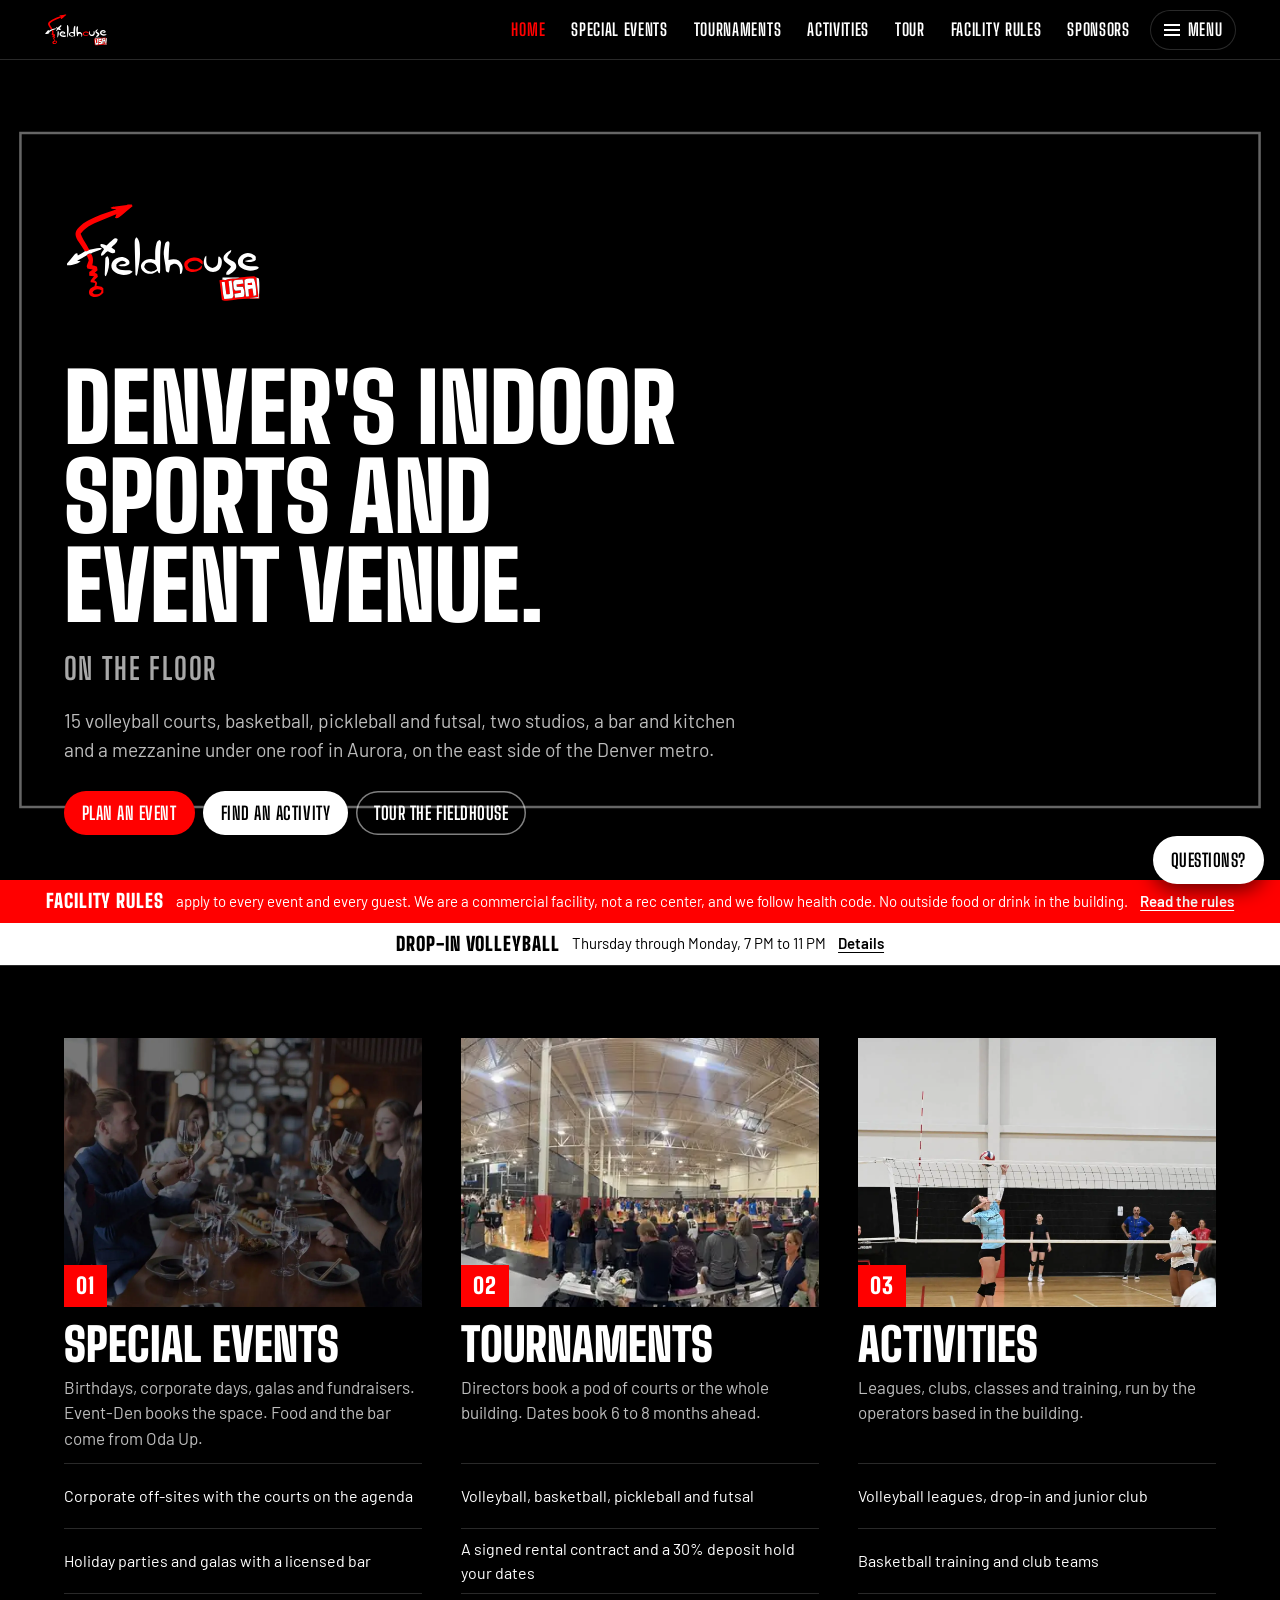
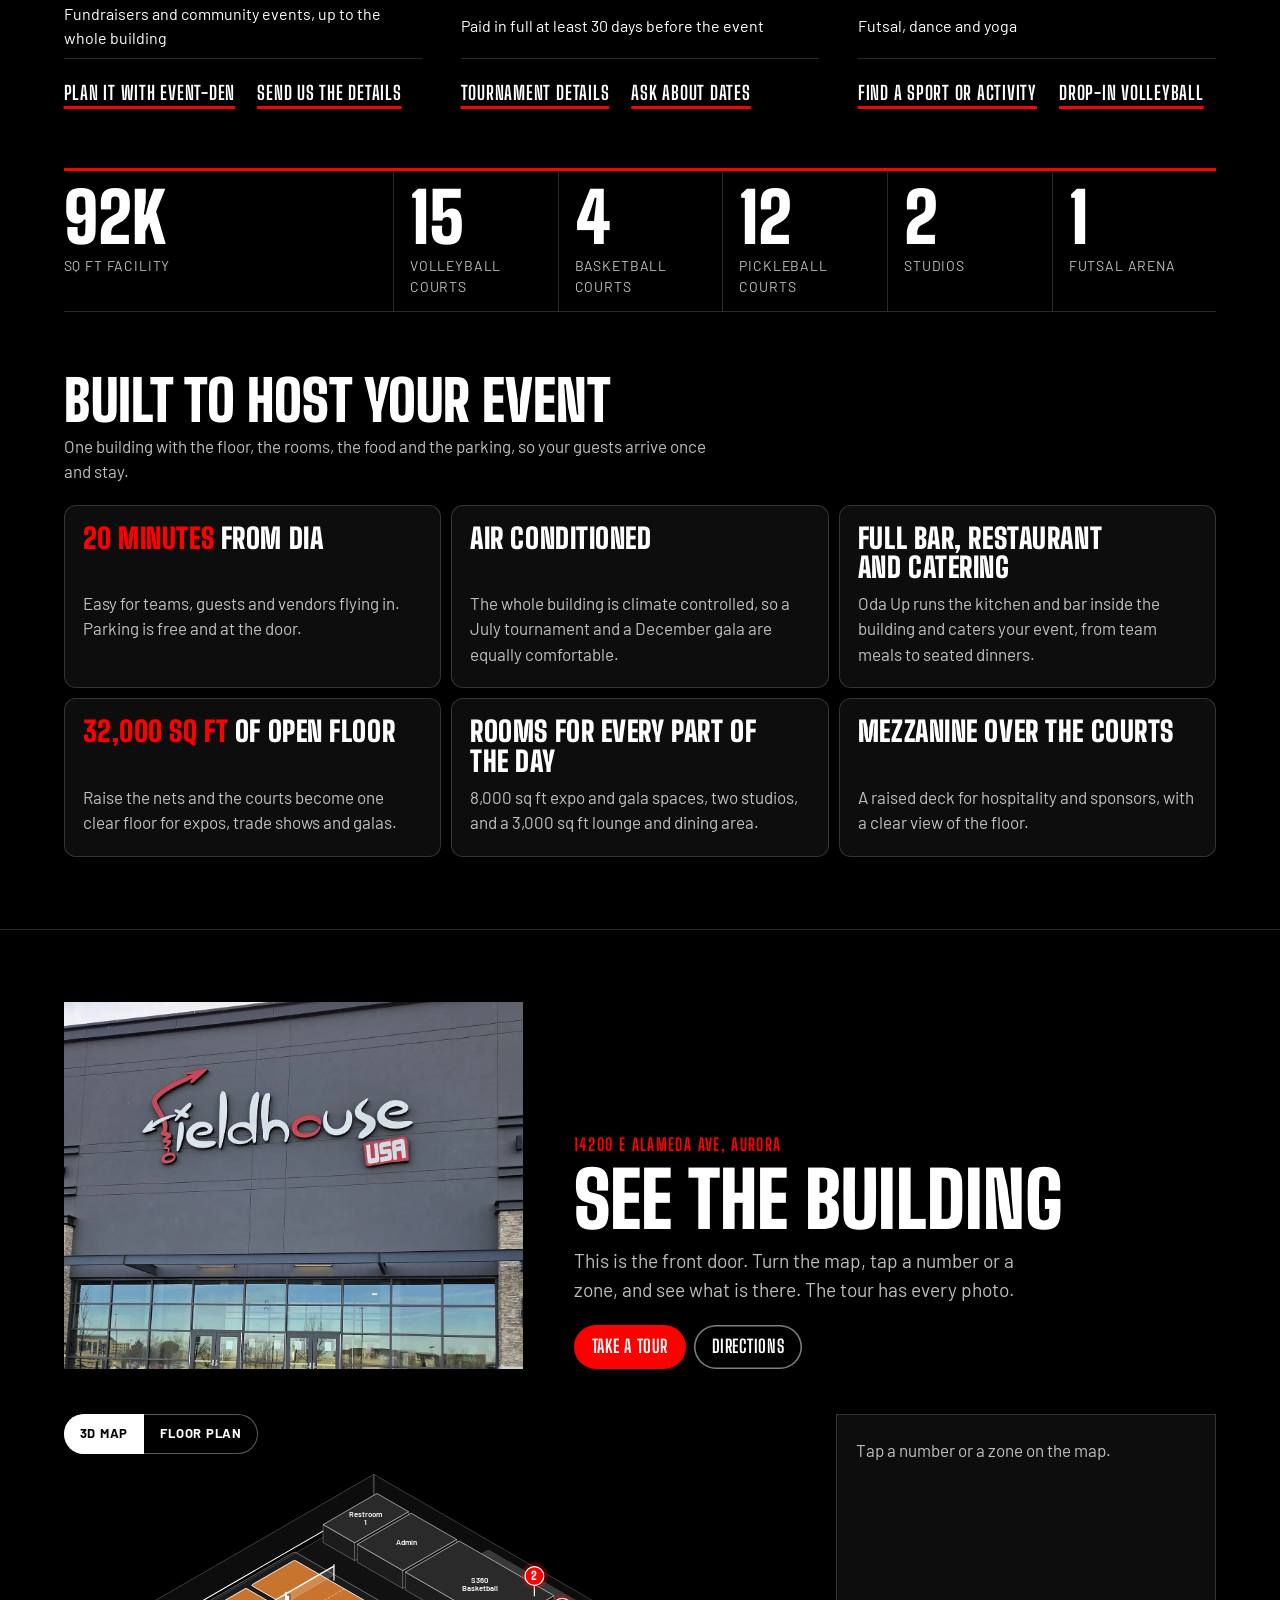
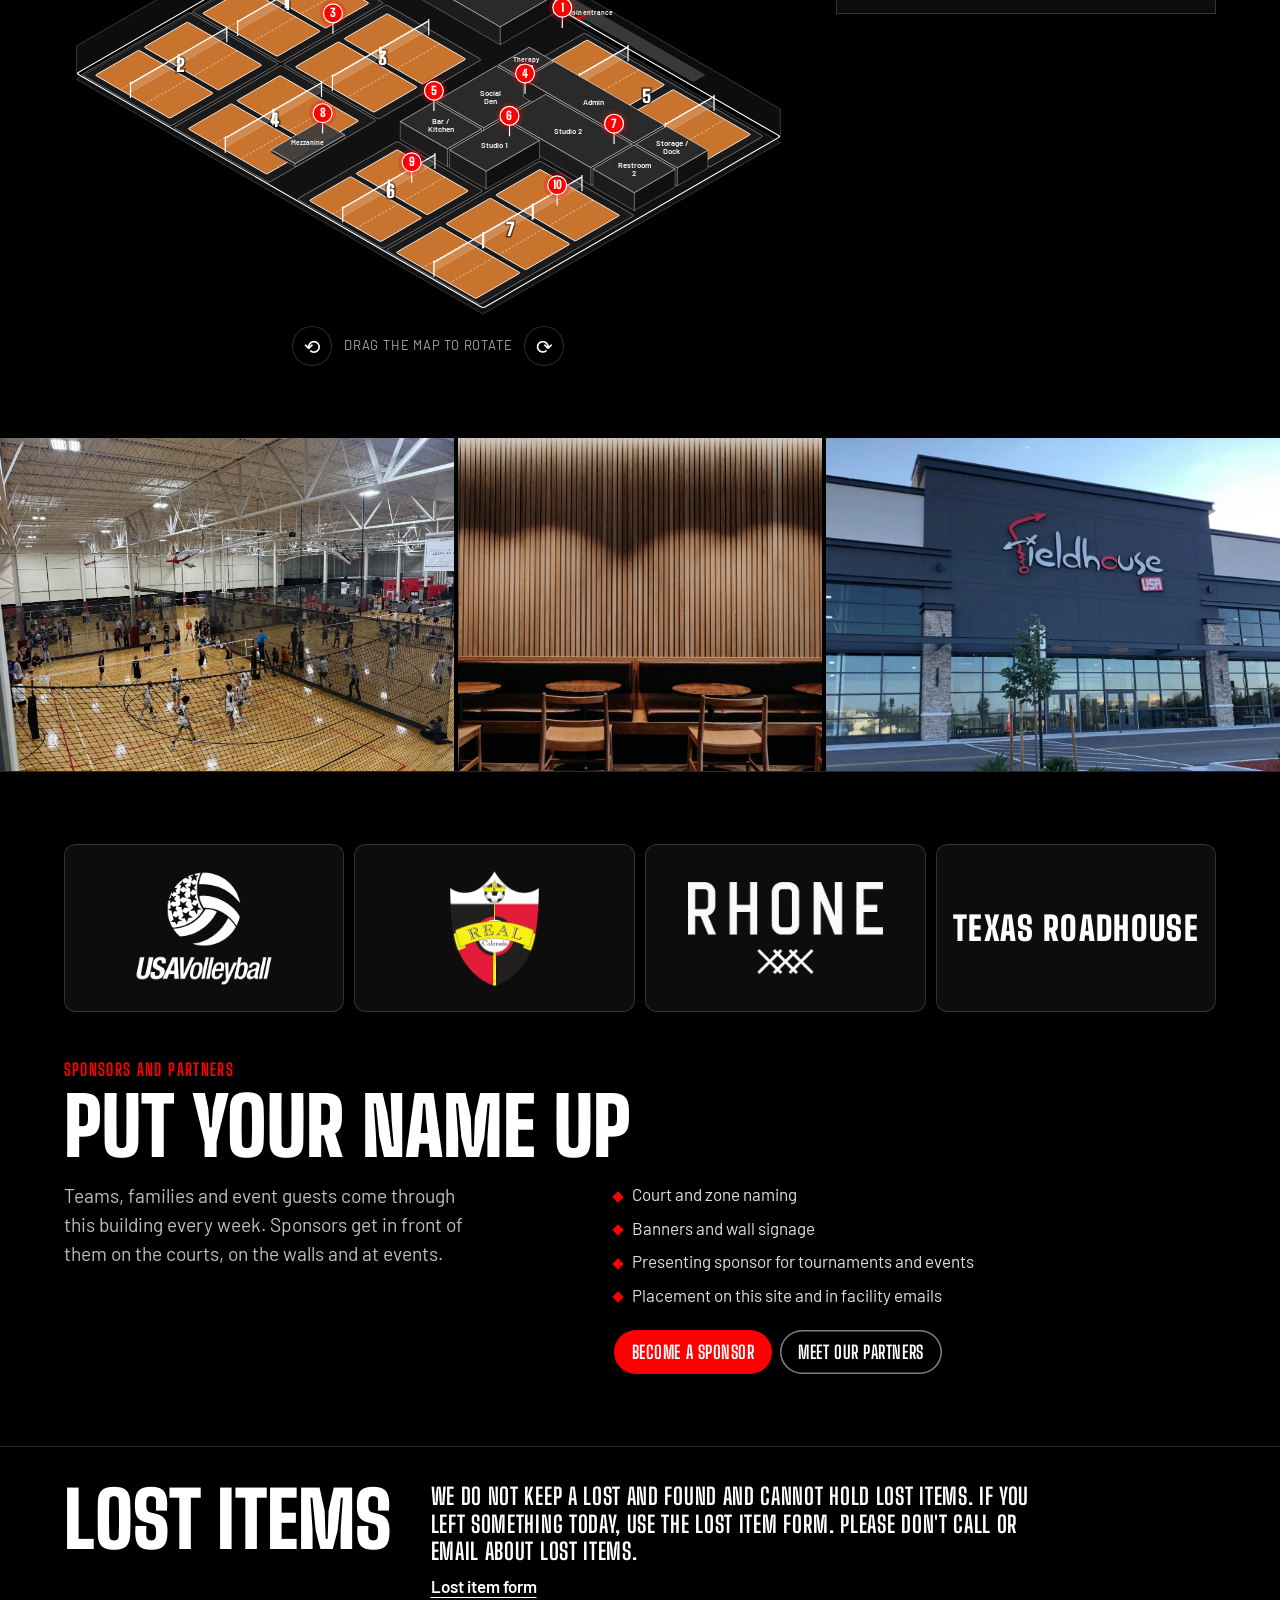
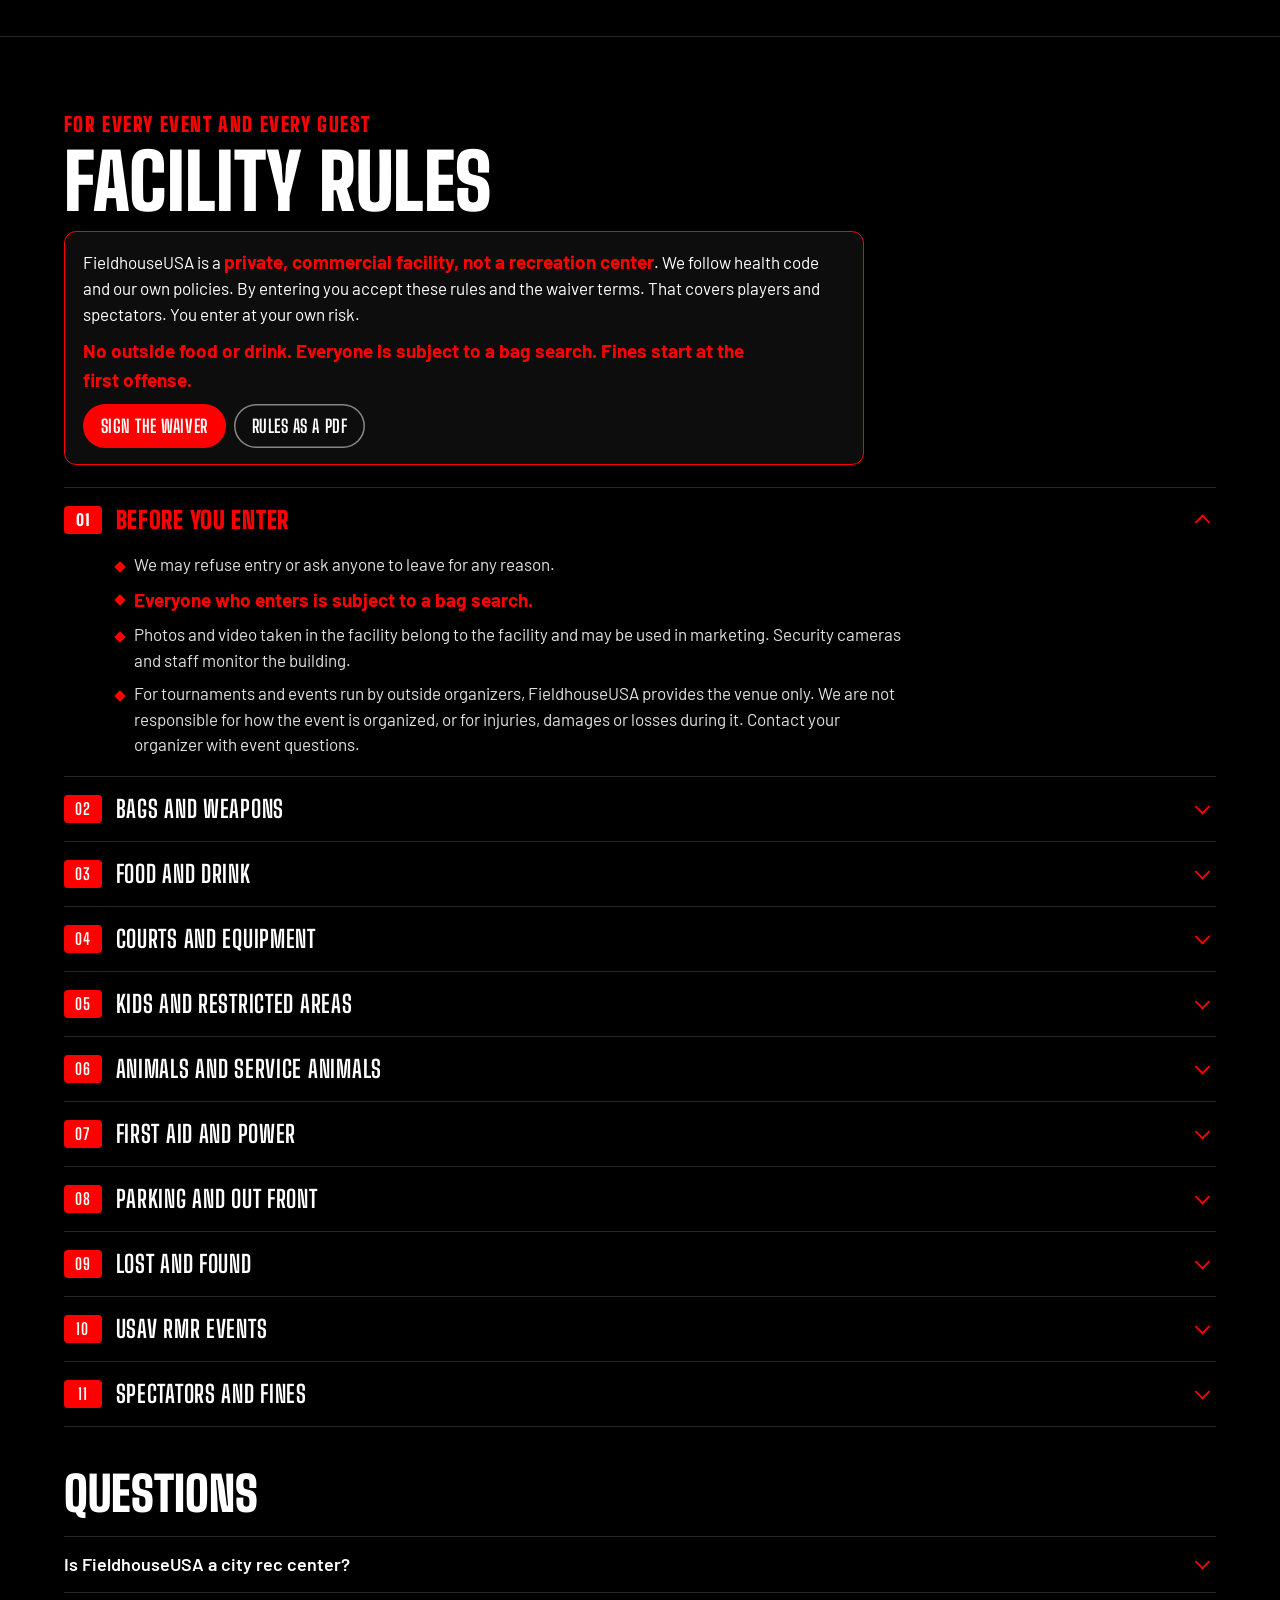
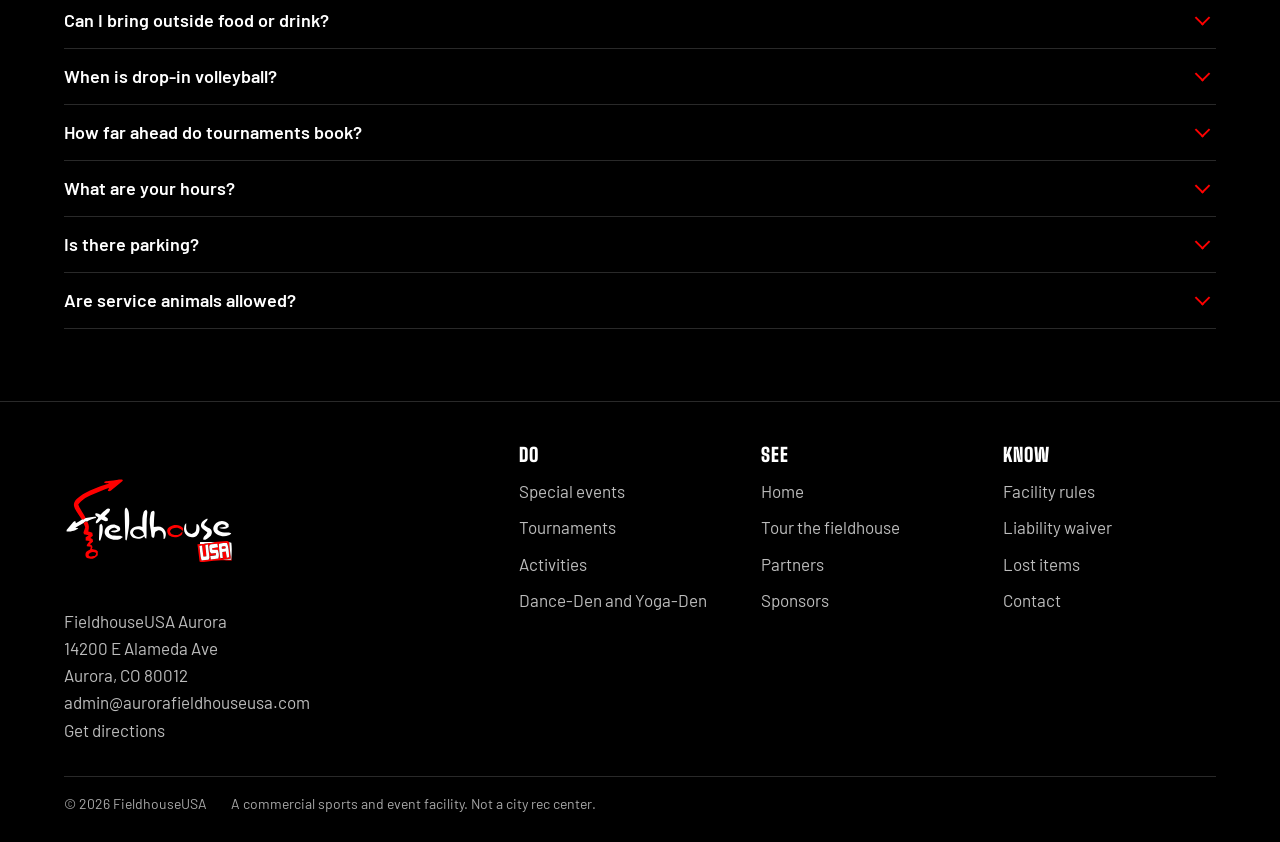
==== index.html @ 55ea9eb2 "Keep the site phone-free: remove the number the audit pass added The owner decided in v5.1 that the " ====
<!doctype html>
<html lang="en">
<head>
<meta charset="utf-8">
<meta name="viewport" content="width=device-width, initial-scale=1, viewport-fit=cover">
<title>FieldhouseUSA Aurora | Indoor Sports Complex &amp; Event Venue</title>
<meta name="description" content="Indoor sports complex and event venue in Aurora, serving the Denver metro. 15 volleyball courts, basketball, pickleball and futsal, two studios, a bar and kitchen. Host an event or tournament, or find a league, class or drop-in.">
<link rel="canonical" href="https://aurorafieldhouseusa.com/">
<meta property="og:type" content="website">
<meta property="og:site_name" content="FieldhouseUSA">
<meta property="og:title" content="FieldhouseUSA Aurora | Indoor Sports Complex &amp; Event Venue">
<meta property="og:description" content="Indoor sports complex and event venue in Aurora, serving the Denver metro. 15 volleyball courts, basketball, pickleball and futsal, two studios, a bar and kitchen. Host an event or tournament, or find a league, class or drop-in.">
<meta property="og:url" content="https://aurorafieldhouseusa.com/">
<meta property="og:image" content="https://aurorafieldhouseusa.com/assets/og-image.jpg">
<meta property="og:image:width" content="1200">
<meta property="og:image:height" content="630">
<meta property="og:image:alt" content="A volleyball tournament in progress at FieldhouseUSA Aurora">
<meta name="twitter:card" content="summary_large_image">
<meta name="theme-color" content="#000000">
<link rel="icon" href="favicon.ico" sizes="32x32">
<link rel="icon" href="favicon.svg" type="image/svg+xml">
<link rel="apple-touch-icon" href="apple-touch-icon.png">
<link rel="preconnect" href="https://fonts.googleapis.com"><link rel="preconnect" href="https://fonts.gstatic.com" crossorigin>
<link href="https://fonts.googleapis.com/css2?family=Big+Shoulders+Display:wght@700;900&family=Barlow:wght@400;500;600;700&display=swap" rel="stylesheet" media="print" onload="this.media='all'">
<noscript><link href="https://fonts.googleapis.com/css2?family=Big+Shoulders+Display:wght@700;900&family=Barlow:wght@400;500;600;700&display=swap" rel="stylesheet"></noscript>
<link rel="stylesheet" href="assets/site.css">
<script type="application/ld+json">
{"@context":"https://schema.org","@graph":[
{"@type":["SportsActivityLocation","EventVenue"],"@id":"https://aurorafieldhouseusa.com/#venue","name":"FieldhouseUSA","alternateName":"FieldhouseUSA Aurora","description":"Indoor sports complex and event venue in Aurora, Colorado, serving the Denver metro: 15 volleyball courts, basketball, pickleball and futsal, two studios, a bar and kitchen and a mezzanine.","url":"https://aurorafieldhouseusa.com/","email":"admin@aurorafieldhouseusa.com","image":"https://aurorafieldhouseusa.com/assets/og-image.jpg","address":{"@type":"PostalAddress","streetAddress":"14200 E Alameda Ave","addressLocality":"Aurora","addressRegion":"CO","postalCode":"80012","addressCountry":"US"},"areaServed":["Denver","Aurora","Denver metropolitan area","Colorado"],"amenityFeature":[{"@type":"LocationFeatureSpecification","name":"Volleyball courts","value":15},{"@type":"LocationFeatureSpecification","name":"Basketball courts","value":4},{"@type":"LocationFeatureSpecification","name":"Pickleball courts","value":12},{"@type":"LocationFeatureSpecification","name":"Futsal arena","value":true},{"@type":"LocationFeatureSpecification","name":"Bar and kitchen","value":true},{"@type":"LocationFeatureSpecification","name":"Free parking","value":true}],"logo":"https://aurorafieldhouseusa.com/apple-touch-icon.png"},
{"@type":"FAQPage","mainEntity":[
{"@type":"Question","name":"Is FieldhouseUSA a city rec center?","acceptedAnswer":{"@type":"Answer","text":"No. FieldhouseUSA is a private, commercial sports and event facility. Pricing and rules are not the same as a school or rec center."}},
{"@type":"Question","name":"Can I bring outside food or drink?","acceptedAnswer":{"@type":"Answer","text":"No. Outside food and drink, including coffee, are not allowed in the building. Oda Up serves food and drinks inside."}},
{"@type":"Question","name":"How far ahead do tournaments book?","acceptedAnswer":{"@type":"Answer","text":"Six to eight months ahead. A 30% deposit holds the dates and the balance is due at least 30 days before the event."}},
{"@type":"Question","name":"When is drop-in volleyball?","acceptedAnswer":{"@type":"Answer","text":"Thursday through Monday, 7 PM to 11 PM, run by Boomtown Athletics."}},
{"@type":"Question","name":"Are service animals allowed?","acceptedAnswer":{"@type":"Answer","text":"Yes. Tell us before you arrive so we have time to arrange a reasonable accommodation. Animals are not allowed on playing surfaces."}}]}]}
</script>
<style>
/* banners: the first thing on the page */
.bans{display:grid}
.ban{display:flex;align-items:center;justify-content:center;flex-wrap:wrap;gap:4px 12px;padding:9px var(--gutter);text-align:center;text-decoration:none;font-size:15px;line-height:1.3}
.ban b{font-family:var(--display);font-weight:900;font-size:19px;letter-spacing:.05em;text-transform:uppercase}
.ban u{font-weight:600;text-underline-offset:3px;white-space:nowrap}
.ban-red{background:var(--red);color:#fff}
.ban-white{background:#fff;color:#000}
@media (hover:hover){.ban-red:hover{background:var(--red-d)}.ban-white:hover{background:#eaeaea}}

/* hero: a black court whose markings change sport every 4 seconds (opacity and transform only, so it stays cheap) */
.bans{border-bottom:1px solid var(--line)}
#hero{position:relative;min-height:min(calc(100svh - var(--header)),820px);display:grid;align-items:end;padding:32px 0 clamp(28px,5vh,64px);overflow:hidden;isolation:isolate}
#hero .court{position:absolute;inset:0;z-index:-1;width:100%;height:100%;opacity:.4}
#hero .court *{fill:none;stroke:#fff;stroke-width:2.5;vector-effect:non-scaling-stroke}
#hero .court .fillred{fill:var(--red);stroke:none}
#hero .court .dash{stroke-dasharray:10 10}
.sp{opacity:0;transform-origin:50% 50%;animation:sport 20s linear infinite}
.sp2{animation-delay:4s}.sp3{animation-delay:8s}.sp4{animation-delay:12s}.sp5{animation-delay:16s}
@keyframes sport{0%{opacity:0;transform:scale(1.04)}3%{opacity:1;transform:none}18%{opacity:1;transform:none}21%{opacity:0;transform:scale(.97)}100%{opacity:0}}
#hero .hero-logo{width:min(340px,60vw,22vh);--logo-ink:#fff;margin-bottom:clamp(18px,4vh,40px)}
#hero .hero-logo svg{width:100%;height:auto;display:block}
#hero h1{font-size:clamp(44px,min(8vw,10.5vh),112px);max-width:13ch}
.now{display:flex;align-items:center;gap:12px;margin-top:16px;font-family:var(--display);font-weight:700;font-size:clamp(20px,2.4vw,30px);letter-spacing:.06em;text-transform:uppercase}
.now>span:first-child{color:var(--ink-3)}
.now .words{position:relative;display:inline-grid}
.now .words span{grid-area:1/1;color:var(--red-t);white-space:nowrap}
#hero .lede{margin:16px 0 26px}
@media (prefers-reduced-motion:reduce){.sp{animation:none}.sp1{opacity:1}}

/* three ways in: photo first, plain text under it, links not buttons */
.ways{display:grid;grid-template-columns:repeat(3,minmax(0,1fr));grid-template-rows:repeat(5,auto);gap:0 clamp(18px,3vw,40px)}
.ways article{display:grid;grid-row:span 5;grid-template-rows:subgrid}
.ways .shot{position:relative;display:block;aspect-ratio:4/3;overflow:hidden;background:#111}
.ways .shot img{width:100%;height:100%;object-fit:cover;transition:transform 400ms var(--ease-out)}
@media (hover:hover){.ways .shot:hover img{transform:scale(1.03)}}
.ways .shot span{position:absolute;left:0;bottom:0;padding:4px 12px 5px;background:var(--red);font-family:var(--display);font-weight:900;font-size:22px;letter-spacing:.06em}
.ways h3{font-size:clamp(36px,3.6vw,52px);margin:16px 0 8px}
.ways p{color:var(--ink-2)}
.ways ul{margin:12px 0 14px;border-top:1px solid var(--line);display:grid;grid-auto-rows:1fr}
.ways li{display:flex;align-items:center;padding:8px 0;border-bottom:1px solid var(--line);font-size:16px}
.ways .go{display:flex;flex-wrap:wrap;gap:6px 22px}
.ways .go a{font-family:var(--display);font-weight:700;font-size:19px;letter-spacing:.04em;text-transform:uppercase;color:#fff;text-decoration:underline;text-decoration-color:var(--red-t);text-decoration-thickness:3px;text-underline-offset:6px;padding:6px 0}
@media (hover:hover){.ways .go a:hover{color:var(--red-t)}}
@media (max-width:900px){.ways{grid-template-columns:1fr;grid-template-rows:none;gap:36px}.ways article{display:block}}
/* scoreboard */
.board{display:grid;grid-template-columns:2fr repeat(5,1fr);margin:clamp(36px,6vh,64px) 0 0;border-top:3px solid var(--red);border-bottom:1px solid var(--line)}
.board div{padding:16px 16px 14px;border-left:1px solid var(--line)}
.board div:first-child{border-left:0;padding-left:0}
.board dt{font-family:var(--display);font-weight:900;font-size:clamp(44px,5.4vw,84px);line-height:.9;font-variant-numeric:tabular-nums}
.board dd{margin:6px 0 0;font-size:14px;letter-spacing:.06em;text-transform:uppercase;color:var(--ink-2)}
.hl{margin-top:clamp(40px,7vh,72px)}
.hl h3{font-size:clamp(34px,4.4vw,60px);margin-bottom:6px}
.hl>p{color:var(--ink-2);max-width:70ch;margin-bottom:20px}
.hl ul{display:grid;grid-template-columns:repeat(3,minmax(0,1fr));gap:10px}
.hl li{padding:18px 18px 20px;background:var(--panel);border:1px solid var(--line);border-radius:12px}
.hl b{display:block;font-family:var(--display);font-weight:900;font-size:clamp(24px,2.2vw,30px);line-height:1.05;letter-spacing:.02em;text-transform:uppercase;margin-bottom:8px;min-height:2.1em}
.hl b i{font-style:normal;color:var(--red)}
.hl span{color:var(--ink-2)}
@media (max-width:900px){.hl ul{grid-template-columns:1fr 1fr}}@media (max-width:560px){.hl ul{grid-template-columns:1fr}}
@media (max-width:900px){.board{grid-template-columns:repeat(3,1fr)}.board div:first-child{grid-column:1/-1;border-bottom:1px solid var(--line)}.board div:nth-child(2),.board div:nth-child(5){border-left:0;padding-left:0}}

/* see the building */
.arrive{display:grid;grid-template-columns:minmax(0,5fr) minmax(0,7fr);gap:clamp(20px,4vw,56px);align-items:end}
.arrive img{width:100%;height:auto;aspect-ratio:5/4;object-fit:cover;object-position:50% 38%}
.explore{display:grid;grid-template-columns:minmax(0,1fr) minmax(280px,380px);gap:var(--gutter);align-items:start;margin-top:clamp(28px,5vh,48px)}
.viewtog{display:inline-flex;border-radius:999px;box-shadow:inset 0 0 0 1px rgba(255,255,255,.35);overflow:hidden}
.viewtog button{min-height:40px;padding:6px 16px;font-weight:700;font-size:13px;letter-spacing:.06em;text-transform:uppercase}
.viewtog button[aria-pressed="true"]{background:#fff;color:#000}
#pop{position:sticky;top:calc(var(--header) + 16px);background:var(--panel);box-shadow:inset 0 0 0 1px var(--line);min-height:200px}
#pop .hint{padding:24px 20px;color:var(--ink-2)}
#pop img{width:100%;aspect-ratio:16/10;object-fit:cover}
#pop .in{padding:14px 18px 18px;display:grid;gap:8px}
#pop h3{font-size:34px}
#pop .courts{font-family:var(--display);font-weight:700;font-size:19px;letter-spacing:.03em;text-transform:uppercase}
#pop p{color:var(--ink-2)}
#pop .go{font-family:var(--display);font-weight:700;font-size:18px;letter-spacing:.04em;text-transform:uppercase;color:#fff;text-decoration:underline;text-decoration-color:var(--red-t);text-decoration-thickness:3px;text-underline-offset:6px;justify-self:start;padding:4px 0}
@media (max-width:900px){.arrive,.explore{grid-template-columns:1fr}#pop{position:static}}
/* lost items: small on purpose */
.lost{display:grid;grid-template-columns:auto 1fr;gap:10px 40px;align-items:start}
.lost h2{font-size:clamp(28px,3vw,40px)}
.lost .shout{font-family:var(--display);font-weight:700;font-size:clamp(19px,1.8vw,24px);letter-spacing:.03em;text-transform:uppercase;line-height:1.2;max-width:60ch}
.lost a{display:inline-block;margin-top:8px;color:#fff;font-weight:600;text-underline-offset:4px}
#lost{padding:clamp(28px,4vh,44px) 0}
@media (max-width:700px){.lost{grid-template-columns:1fr}}
.band{display:grid;grid-template-columns:5fr 4fr 5fr;gap:4px}
.band img{width:100%;height:clamp(160px,26vw,340px);object-fit:cover}
@media (max-width:700px){.band{grid-template-columns:1fr 1fr}.band img:last-child{display:none}}

/* rules */
#rules .intro{display:grid;gap:10px;margin:14px 0 22px;padding:16px 18px;border:1.5px solid var(--red);background:var(--panel);border-radius:12px;max-width:80ch}
#rules .intro strong,#rules li strong{color:var(--red);font-weight:700;font-size:19px}
#rules .eyebrow{color:var(--red);font-weight:900;font-size:20px}
.rules{counter-reset:r;border-top:1px solid var(--line)}
.rules details{counter-increment:r;border-bottom:1px solid var(--line)}
.rules summary,.faq summary{list-style:none;cursor:pointer;position:relative;display:flex;align-items:center;gap:14px;padding:14px 40px 14px 0;font-family:var(--display);font-weight:700;font-size:24px;letter-spacing:.03em;text-transform:uppercase}
.rules summary::-webkit-details-marker,.faq summary::-webkit-details-marker{display:none}
.rules summary::before{content:counter(r,decimal-leading-zero);flex:none;display:grid;place-items:center;width:38px;height:28px;background:var(--red);color:#fff;font-size:16px;letter-spacing:.06em;border-radius:4px}
.rules summary::after,.faq summary::after{content:"";position:absolute;right:8px;top:50%;width:11px;height:11px;border-right:2px solid var(--red);border-bottom:2px solid var(--red);transform:translateY(-70%) rotate(45deg);transition:transform 160ms var(--ease-out)}
details[open]>summary::after{transform:translateY(-30%) rotate(-135deg)}
.rules details[open] summary{color:var(--red);font-weight:900}
.rules ul{display:grid;gap:8px;padding:0 0 18px 52px;max-width:84ch}
.rules li{padding-left:18px;position:relative;color:rgba(255,255,255,.88)}
.rules li::before{content:"";position:absolute;left:0;top:.62em;width:8px;height:8px;background:var(--red);transform:rotate(45deg)}
.rules .fines{display:grid;grid-template-columns:repeat(3,minmax(0,1fr));gap:8px;margin:0 0 18px 52px;max-width:760px}
.rules .fines div{padding:12px 14px;border:1.5px solid var(--red);border-radius:10px}
.rules .fines b{display:block;font-family:var(--display);font-weight:900;font-size:30px;color:var(--red);line-height:1}
@media (max-width:640px){.rules ul,.rules .fines{padding-left:0;margin-left:0}.rules .fines{grid-template-columns:1fr}}
.faq{border-top:1px solid var(--line);margin-top:20px}
.faq details{border-bottom:1px solid var(--line)}
.faq summary{font-family:var(--body);font-weight:600;font-size:18px;letter-spacing:0;text-transform:none}
.faq p{padding:0 0 16px;max-width:70ch;color:var(--ink-2)}

/* sponsors */
.logos{display:grid;grid-template-columns:repeat(4,minmax(0,1fr));gap:10px;margin:0 0 clamp(28px,5vh,48px)}
.logos li{aspect-ratio:5/3;display:grid;place-items:center;padding:14px;background:var(--panel);border:1px solid var(--line);border-radius:12px}
.logos img{max-width:78%;max-height:clamp(64px,9vw,118px);width:auto;height:auto;object-fit:contain}
.logos .wm{font-family:var(--display);font-weight:900;font-size:clamp(22px,2.6vw,38px);line-height:1;letter-spacing:.04em;text-transform:uppercase;text-align:center}
.oneline{white-space:nowrap;font-size:clamp(34px,9.5vw,80px)!important;margin-bottom:18px}
@media (max-width:700px){.logos{grid-template-columns:1fr 1fr}}
.two{display:grid;grid-template-columns:minmax(0,5fr) minmax(0,6fr);gap:20px 48px;align-items:start}
.two ul{display:grid;gap:8px}
.two li{padding-left:18px;position:relative;color:rgba(255,255,255,.88)}
.two li::before{content:"";position:absolute;left:0;top:.62em;width:8px;height:8px;background:var(--red);transform:rotate(45deg)}
@media (max-width:800px){.two{grid-template-columns:1fr}}
</style>
</head>
<body data-page="home">

<main id="main">
<section id="hero" aria-label="FieldhouseUSA">
  <svg class="court" viewBox="0 0 1600 900" preserveAspectRatio="xMidYMid slice" aria-hidden="true">
    <rect x="120" y="80" width="1360" height="740"/>
    <g class="sp sp1"><!-- volleyball -->
      <rect x="250" y="175" width="1100" height="550"/><line x1="617" y1="175" x2="617" y2="725"/><line x1="983" y1="175" x2="983" y2="725"/>
      <line x1="800" y1="150" x2="800" y2="750" style="stroke-width:6"/><circle class="fillred" cx="800" cy="150" r="9"/><circle class="fillred" cx="800" cy="750" r="9"/>
      <line class="dash" x1="617" y1="130" x2="617" y2="175"/><line class="dash" x1="983" y1="130" x2="983" y2="175"/><line class="dash" x1="617" y1="725" x2="617" y2="770"/><line class="dash" x1="983" y1="725" x2="983" y2="770"/>
    </g>
    <g class="sp sp2"><!-- basketball -->
      <line x1="800" y1="80" x2="800" y2="820"/><circle cx="800" cy="450" r="100"/>
      <rect x="120" y="345" width="270" height="210"/><rect x="1210" y="345" width="270" height="210"/>
      <path d="M390 355a95 95 0 0 1 0 190M1210 355a95 95 0 0 0 0 190"/>
      <path d="M120 130h130a330 330 0 0 1 0 640h-130M1480 130h-130a330 330 0 0 0 0 640h130"/>
      <circle class="fillred" cx="195" cy="450" r="12"/><circle class="fillred" cx="1405" cy="450" r="12"/><line x1="170" y1="405" x2="170" y2="495"/><line x1="1430" y1="405" x2="1430" y2="495"/>
    </g>
    <g class="sp sp3"><!-- futsal -->
      <line x1="800" y1="80" x2="800" y2="820"/><circle cx="800" cy="450" r="110"/><circle class="fillred" cx="800" cy="450" r="8"/>
      <path d="M120 250a200 200 0 0 1 200 200a200 200 0 0 1 -200 200M1480 250a200 200 0 0 0 -200 200a200 200 0 0 0 200 200"/>
      <rect x="92" y="395" width="28" height="110"/><rect x="1480" y="395" width="28" height="110"/>
      <circle class="fillred" cx="320" cy="450" r="6"/><circle class="fillred" cx="1280" cy="450" r="6"/>
      <path d="M120 105a25 25 0 0 0 25 -25M1455 80a25 25 0 0 0 25 25M120 795a25 25 0 0 1 25 25M1455 820a25 25 0 0 1 25 -25"/>
    </g>
    <g class="sp sp4"><!-- training -->
      <rect x="230" y="390" width="560" height="120"/><path d="M300 390v120M370 390v120M440 390v120M510 390v120M580 390v120M650 390v120M720 390v120"/>
      <path class="dash" d="M900 200L1040 330L900 460L1040 590L900 720"/>
      <path class="fillred" d="M900 182l18 34h-36zM1040 312l18 34h-36zM900 442l18 34h-36zM1040 572l18 34h-36zM900 702l18 34h-36z"/>
      <line class="dash" x1="1180" y1="160" x2="1180" y2="740"/><line class="dash" x1="1280" y1="160" x2="1280" y2="740"/><line class="dash" x1="1380" y1="160" x2="1380" y2="740"/>
      <line x1="1150" y1="160" x2="1410" y2="160"/><line x1="1150" y1="740" x2="1410" y2="740"/>
    </g>
    <g class="sp sp5"><!-- yoga and dance -->
      <rect x="230" y="190" width="150" height="330" rx="14"/><rect x="430" y="190" width="150" height="330" rx="14"/><rect x="630" y="190" width="150" height="330" rx="14"/>
      <rect x="230" y="560" width="150" height="150" rx="14"/><rect x="430" y="560" width="150" height="150" rx="14"/><rect x="630" y="560" width="150" height="150" rx="14"/>
      <path d="M900 640C980 420 1080 720 1160 470S1320 300 1380 220" style="stroke:var(--red);stroke-width:4"/>
      <circle cx="900" cy="640" r="14"/><circle cx="1160" cy="470" r="14"/><circle class="fillred" cx="1380" cy="220" r="14"/>
      <line x1="880" y1="760" x2="1400" y2="760"/><line class="dash" x1="880" y1="790" x2="1400" y2="790"/>
    </g>
  </svg>
  <div class="wrap">
    <div class="hero-logo"><svg role="img" aria-label="FieldhouseUSA"><use href="#logo"/></svg></div>
    <h1>Denver's indoor sports and event venue<span class="sr"> in Aurora</span>.</h1>
    <p class="now" role="img" aria-label="On the floor: volleyball, basketball, futsal, training, yoga and dance"><span aria-hidden="true">On the floor</span>
      <span class="words" aria-hidden="true"><span class="sp sp1">Volleyball</span><span class="sp sp2">Basketball</span><span class="sp sp3">Futsal</span><span class="sp sp4">Training</span><span class="sp sp5">Yoga and dance</span></span></p>
    <p class="lede">15 volleyball courts, basketball, pickleball and futsal, two studios, a bar and kitchen and a mezzanine under one roof in Aurora, on the east side of the Denver metro.</p>
    <div class="acts">
      <a class="btn btn-red" href="#events">Plan an event</a>
      <a class="btn btn-white" href="activities.html">Find an activity</a>
      <a class="btn btn-line" href="tour.html">Tour the fieldhouse</a>
    </div>
  </div>
</section>

<div class="bans">
  <a class="ban ban-red" href="#rules"><b>Facility rules</b><span>apply to every event and every guest. We are a commercial facility, not a rec center, and we follow health code. No outside food or drink in the building.</span><u>Read the rules</u></a>
  <a class="ban ban-white" href="https://www.boomtownathletics.com/drop-in.html" rel="noopener"><b>Drop-in volleyball</b><span>Thursday through Monday, 7 PM to 11 PM</span><u>Details</u></a>
</div>

<section class="sec" id="events" aria-labelledby="offer-h" style="border-top:0">
  <div class="wrap">
    <h2 id="offer-h" class="sr">What you can do here</h2>
    <div class="ways">
      <article>
        <a class="shot" href="https://event-den.com/" rel="noopener"><img src="assets/event-dinner.webp" alt="A seated dinner event" loading="lazy" width="1400" height="900"><span>01</span></a>
        <h3>Special events</h3>
        <p>Birthdays, corporate days, galas and fundraisers. Event-Den books the space. Food and the bar come from Oda Up.</p>
        <ul><li>Corporate off-sites with the courts on the agenda</li><li>Holiday parties and galas with a licensed bar</li><li>Fundraisers and community events, up to the whole building</li></ul>
        <p class="go"><a href="https://event-den.com/" rel="noopener">Plan it with Event-Den</a><a href="#ask" data-ask="event">Send us the details</a></p>
      </article>
      <article id="tournaments">
        <a class="shot" href="tournaments.html"><img src="assets/fieldhouse-panorama.webp" srcset="assets/fieldhouse-panorama-800.webp 800w, assets/fieldhouse-panorama-1200.webp 1200w, assets/fieldhouse-panorama.webp 2000w" sizes="(max-width:900px) 190vw, min(56vw, 700px)" alt="A volleyball tournament in progress" loading="lazy" width="2000" height="764"><span>02</span></a>
        <h3>Tournaments</h3>
        <p>Directors book a pod of courts or the whole building. Dates book 6 to 8 months ahead.</p>
        <ul><li>Volleyball, basketball, pickleball and futsal</li><li>A signed rental contract and a 30% deposit hold your dates</li><li>Paid in full at least 30 days before the event</li></ul>
        <p class="go"><a href="tournaments.html">Tournament details</a><a href="#ask" data-ask="tournament">Ask about dates</a></p>
      </article>
      <article id="activities">
        <a class="shot" href="activities.html"><img src="assets/court-3.webp" alt="Volleyball on the hardwood courts" loading="lazy" width="1600" height="1067"><span>03</span></a>
        <h3>Activities</h3>
        <p>Leagues, clubs, classes and training, run by the operators based in the building.</p>
        <ul><li>Volleyball leagues, drop-in and junior club</li><li>Basketball training and club teams</li><li>Futsal, dance and yoga</li></ul>
        <p class="go"><a href="activities.html">Find a sport or activity</a><a href="https://www.boomtownathletics.com/drop-in.html" rel="noopener">Drop-in volleyball</a></p>
      </article>
    </div>
    <dl class="board" aria-label="The building in numbers">
      <div><dt>92K</dt><dd>sq ft facility</dd></div>
      <div><dt>15</dt><dd>volleyball courts</dd></div>
      <div><dt>4</dt><dd>basketball courts</dd></div>
      <div><dt>12</dt><dd>pickleball courts</dd></div>
      <div><dt>2</dt><dd>studios</dd></div>
      <div><dt>1</dt><dd>futsal arena</dd></div>
    </dl>
    <div class="hl">
      <h3 id="hl-h">Built to host your event</h3>
      <p>One building with the floor, the rooms, the food and the parking, so your guests arrive once and stay.</p>
      <ul aria-labelledby="hl-h">
        <li><b><i>20 minutes</i> from DIA</b><span>Easy for teams, guests and vendors flying in. Parking is free and at the door.</span></li>
        <li><b>Air conditioned</b><span>The whole building is climate controlled, so a July tournament and a December gala are equally comfortable.</span></li>
        <li><b>Full bar, restaurant and catering</b><span>Oda Up runs the kitchen and bar inside the building and caters your event, from team meals to seated dinners.</span></li>
        <li><b><i>32,000 sq ft</i> of open floor</b><span>Raise the nets and the courts become one clear floor for expos, trade shows and galas.</span></li>
        <li><b>Rooms for every part of the day</b><span>8,000 sq ft expo and gala spaces, two studios, and a 3,000 sq ft lounge and dining area.</span></li>
        <li><b>Mezzanine over the courts</b><span>A raised deck for hospitality and sponsors, with a clear view of the floor.</span></li>
      </ul>
    </div>
  </div>
</section>

<section class="sec" id="inside" aria-labelledby="inside-h">
  <div class="wrap">
    <div class="arrive">
      <img src="assets/fieldhouse-entrance.webp" alt="The FieldhouseUSA main entrance" loading="lazy" width="1305" height="1600">
      <div>
        <p class="eyebrow">14200 E Alameda Ave, Aurora</p>
        <h2 id="inside-h" class="sec-h">See the building</h2>
        <p class="lede">This is the front door. Turn the map, tap a number or a zone, and see what is there. The tour has every photo.</p>
        <div class="acts" style="margin-top:20px"><a class="btn btn-red" href="tour.html">Take a tour</a><a class="btn btn-line" href="https://www.google.com/maps/search/?api=1&query=FieldhouseUSA+14200+E+Alameda+Ave+Aurora+CO+80012" rel="noopener">Directions</a></div>
      </div>
    </div>
    <div class="explore">
      <div>
        <div class="viewtog" role="group" aria-label="Map view"><button type="button" data-view="3d" aria-pressed="true">3D map</button><button type="button" data-view="flat" aria-pressed="false">Floor plan</button></div>
        <div id="homeplan"></div>
      </div>
      <aside id="pop" aria-live="polite"><p class="hint">Tap a number or a zone on the map.</p></aside>
    </div>
  </div>
</section>

<div class="band" aria-hidden="true"><img src="assets/fieldhouse-overhead.webp" alt="" loading="lazy" width="1600" height="1200"><img src="assets/odaup-dining.webp" alt="" loading="lazy" width="1400" height="900"><img src="assets/fieldhouse-sign.webp" alt="" loading="lazy" width="1600" height="900"></div>

<section class="sec" id="sponsors" aria-labelledby="sp-h">
  <div class="wrap">
    <ul class="logos" aria-label="Our sponsors">
      <li><img src="assets/sponsor-usav.png" alt="USA Volleyball" loading="lazy" width="186" height="156"></li>
      <li><img src="assets/sponsor-real-colorado.png" alt="Real Colorado Soccer" loading="lazy" width="185" height="240"></li>
      <li><img src="assets/sponsor-rhone.png" alt="Rhone" loading="lazy" width="480" height="227"></li>
      <li><span class="wm">Texas Roadhouse</span></li>
    </ul>
    <p class="eyebrow">Sponsors and partners</p>
    <h2 id="sp-h" class="sec-h oneline">Put your name up</h2>
    <div class="two">
      <p class="lede" style="margin-top:0">Teams, families and event guests come through this building every week. Sponsors get in front of them on the courts, on the walls and at events.</p>
      <div>
        <ul style="margin:0 0 22px"><li>Court and zone naming</li><li>Banners and wall signage</li><li>Presenting sponsor for tournaments and events</li><li>Placement on this site and in facility emails</li></ul>
        <div class="acts"><button class="btn btn-red" data-ask="sponsor">Become a sponsor</button><a class="btn btn-line" href="activities.html#partners">Meet our partners</a></div>
      </div>
    </div>
  </div>
</section>

<section class="sec" id="lost" aria-labelledby="lost-h">
  <div class="wrap lost">
    <h2 id="lost-h">Lost items</h2>
    <div>
      <p class="shout">We do not keep a lost and found and cannot hold lost items. If you left something today, use the lost item form. Please don't call or email about lost items.</p>
      <p><a href="https://forms.gle/wkkn4TCwwnCsuoRd6" rel="noopener">Lost item form</a></p>
    </div>
  </div>
</section>

<section class="sec" id="rules" aria-labelledby="rules-h">
  <div class="wrap">
    <p class="eyebrow">For every event and every guest</p>
    <h2 id="rules-h">Facility rules</h2>
    <div class="intro">
      <p>FieldhouseUSA is a <strong>private, commercial facility, not a recreation center</strong>. We follow health code and our own policies. By entering you accept these rules and the waiver terms. That covers players and spectators. You enter at your own risk.</p>
      <p><strong>No outside food or drink. Everyone is subject to a bag search. Fines start at the first offense.</strong></p>
      <div class="acts"><a class="btn btn-red" href="https://forms.gle/4vAwn3prUqkBDKqVA" rel="noopener">Sign the waiver</a><a class="btn btn-line" href="assets/fieldhouse-facility-rules.pdf" data-dl="FieldhouseUSA facility rules">Rules as a PDF</a></div>
    </div>
    <div class="rules">
      <details open><summary>Before you enter</summary><ul>
        <li>We may refuse entry or ask anyone to leave for any reason.</li>
        <li><strong>Everyone who enters is subject to a bag search.</strong></li>
        <li>Photos and video taken in the facility belong to the facility and may be used in marketing. Security cameras and staff monitor the building.</li>
        <li>For tournaments and events run by outside organizers, FieldhouseUSA provides the venue only. We are not responsible for how the event is organized, or for injuries, damages or losses during it. Contact your organizer with event questions.</li>
      </ul></details>
      <details><summary>Bags and weapons</summary><ul>
        <li><strong>No weapons or firearms of any kind.</strong></li>
        <li>Only player backpacks are allowed inside. Purses and camera bags are permitted but must be open for a check.</li>
        <li>All bags are subject to search at the door and inside the building.</li>
      </ul></details>
      <details><summary>Food and drink</summary><ul>
        <li><strong>No outside commercial food or drink, including coffee.</strong> No coolers of food.</li>
        <li>No gum. No sports drinks, coffee or tea in playing areas. They cause slips and delays.</li>
        <li>Only sealed, clear water is allowed on the courts. No Stanley cups or uncapped cups.</li>
        <li>No eating or snacks on the courts. A bar and kitchen is on site. All alcohol stays in the bar seating area.</li>
        <li>If you bring outside food, eat it inside your vehicle.</li>
      </ul></details>
      <details><summary>Courts and equipment</summary><ul>
        <li>Don't climb nets, fences or sprinklers, stand on tables or bar tops, or enter non-play areas. Offenders pay for damages.</li>
        <li>No personal chairs, camping chairs, coolers or self-carried team tables on the courts. Don't move court chairs.</li>
        <li>Floor mats and seats are fine if they don't scratch the floor. Movable spectator chairs are first come, first served. Please return them.</li>
        <li>No ball handling or play, including dribbling and throwing, outside authorized event areas.</li>
        <li>Keep team belongings in your team area and out of the play space, so the court stays clear for serving and defense.</li>
        <li>Clean spills immediately. The responsible team stops play to clean up. Each team must clean its area after playing or be fined, even if the trash isn't yours.</li>
      </ul></details>
      <details><summary>Kids and restricted areas</summary><ul>
        <li><strong>Children must be supervised at all times</strong> or will be asked to leave.</li>
        <li>Stay out of areas you are not booked in: the studios, the lounge, the therapy room, training bays and anything closed or under construction.</li>
      </ul></details>
      <details><summary>Animals and service animals</summary><ul>
        <li><strong>No animals, except service animals as defined by law.</strong></li>
        <li>Bringing a service animal? Tell us before you arrive. We need time to arrange a reasonable accommodation for you and your animal.</li>
        <li><strong>Animals are not allowed on playing surfaces or in activity areas.</strong> That is for the safety of the animal and the players.</li>
      </ul></details>
      <details><summary>First aid and power</summary><ul>
        <li>There is no athletic trainer and no ice on site. Bring your own. First-aid kits and bandages can be purchased for a fee.</li>
        <li>No appliances may be plugged in. Phone charging is allowed around the bar areas only.</li>
      </ul></details>
      <details><summary>Parking and out front</summary><ul>
        <li>Parking is free and plentiful, but we are not responsible for your vehicle. Lock it and keep valuables out of sight.</li>
        <li>No tables, camping or tailgating in front of the building. Aurora has a camping ban and other businesses operate here. Unattended items are removed.</li>
        <li>No littering in the lot.</li>
      </ul></details>
      <details><summary>Lost and found</summary><ul>
        <li><strong>There is no lost and found.</strong> Unclaimed items are disposed of nightly for sanitation. Lost electronics and valuables are not our responsibility. Please don't call or email about lost items.</li>
      </ul></details>
      <details><summary>USAV RMR events</summary><ul>
        <li>Every RMR team coach signs the facility agreement and is responsible for their players and families following these rules.</li>
        <li>RMR players only may bring a brown-bag lunch carried in a player backpack. If it doesn't fit in the backpack, it isn't allowed. Spectators may not bring bags, except purses and camera bags, or food.</li>
        <li>Doors open at 7:00 AM. Team areas, tables and chairs are first come, first served. The coaches' meeting is at 7:30 AM at the admin desk.</li>
        <li>Warm-up balls and carts are not provided. RMR provides one game ball per court. Guest Wi-Fi is available.</li>
        <li>A limited number of court-approved folding chairs are provided free. Return them to the rack at the end. If chairs aren't returned, the privilege ends and chairs become paid rentals.</li>
        <li>Coaches and directors must check out with the site director before leaving, or final scores won't be entered. That is an automatic forfeit.</li>
      </ul></details>
      <details><summary>Spectators and fines</summary><ul>
        <li>Violations are monitored on camera.</li>
        <li>Spectators who refuse to comply will be asked to leave or escorted out by Aurora police. Spectators must supervise their own children.</li>
        <li><strong>These rules are the only warning. Fines start at the first offense.</strong></li>
      </ul>
      <div class="fines"><div><b>$25</b>1st offense, charged to the offending team or club</div><div><b>$50</b>2nd offense</div><div><b>Forfeit</b>3rd offense: the team forfeits its remaining matches and is not welcomed back</div></div></details>
    </div>

    <h3 id="faq" style="font-size:clamp(30px,4vw,48px);margin-top:44px">Questions</h3>
    <div class="faq">
      <details><summary>Is FieldhouseUSA a city rec center?</summary><p>No. It is a private, commercial sports and event facility. Pricing and rules are not the same as a school or rec center.</p></details>
      <details><summary>Can I bring outside food or drink?</summary><p>No. Outside food and drink, including coffee, are not allowed in the building. Oda Up serves food and drinks inside. Event catering goes through Event-Den.</p></details>
      <details><summary>When is drop-in volleyball?</summary><p>Thursday through Monday, 7 PM to 11 PM. Boomtown Athletics runs it. <a href="https://www.boomtownathletics.com/drop-in.html" rel="noopener">See the drop-in page</a>.</p></details>
      <details><summary>How far ahead do tournaments book?</summary><p>Six to eight months. All rentals require a signed rental contract. A 30% deposit holds the dates and the balance is due at least 30 days before the event. <a href="tournaments.html">Tournament details</a>.</p></details>
      <details><summary>What are your hours?</summary><p>Hours follow the day's programs and events. Check your program's schedule or your event confirmation before you come.</p></details>
      <details><summary>Is there parking?</summary><p>Yes, free and on site. It is an active lot, so lock your car and keep valuables out of sight.</p></details>
      <details><summary>Are service animals allowed?</summary><p>Yes. Tell us before you arrive so we have time to arrange a reasonable accommodation. Animals are not allowed on playing surfaces.</p></details>
    </div>
  </div>
</section>
</main>

<footer><div class="wrap"><address>FieldhouseUSA Aurora<br>14200 E Alameda Ave<br>Aurora, CO 80012<br><a href="mailto:admin@aurorafieldhouseusa.com">admin@aurorafieldhouseusa.com</a></address></div></footer>
<script src="assets/site.js"></script>
<script src="assets/plan.js"></script>
<script>
/* home map: turn it, tap a number or a zone, and a panel beside it shows that place */
(async function(){
  const {$,$$,esc}=FH,pop=$('#pop');let D=null;
  /* stop names come from zones.json, so the pins are announced by name, not by internal id */
  try{D=await (await fetch('data/zones.json')).json();}catch(e){}
  const map=FHPLAN.mount($('#homeplan'),{view:'3d',rot:0,spots:D?.spots,pick});
  $$('.viewtog button').forEach(b=>b.onclick=()=>{map.setView(b.dataset.view);$$('.viewtog button').forEach(x=>x.setAttribute('aria-pressed',x===b));});
  function pick(kind,id){
    if(!D){location.href='tour.html';return;}
    const r=kind==='zone'?D.zones.find(z=>z.n==id):D.spots.find(s=>s.id===id);if(!r)return;
    const n=kind==='zone'?null:D.spots.indexOf(r)+1;
    map.mark(kind==='zone'?['z'+id]:FHPLAN.SPOTS.find(s=>s.id===id).on,kind==='zone'?null:id);
    pop.innerHTML=`<img src="${esc(r.imgs[0].src)}" alt="${esc(r.imgs[0].alt)}" width="1600" height="1000"><div class="in"><p class="eyebrow">${n?n+' · ':''}${esc(r.tag)}</p><h3>${esc(r.name)}</h3>${r.courts?`<p class="courts">${esc(r.courts)}</p>`:''}<p>${esc(r.blurb)}</p><a class="go" href="tour.html#/${kind==='zone'?'z':'s'}/${esc(id)}">See the photos</a></div>`;
  }
})();
</script>
</body>
</html>
---- assets/site.css ----
/* FieldhouseUSA: shared styles for every page. Black, white, one red. No blur, no gradients, no always-on animation except the hero court. */
:root{
  --black:#000;--white:#fff;--red:#ff0000;--red-d:#cc0000;--red-t:var(--red);--panel:#0d0d0d;--panel-2:#161616;--ink-2:rgba(255,255,255,.74);--ink-3:rgba(255,255,255,.66);--line:rgba(255,255,255,.16);
  --court:#c8742f;
  --display:'Big Shoulders Display',Impact,'Arial Narrow Bold',sans-serif;
  --body:'Barlow',system-ui,-apple-system,'Segoe UI',sans-serif;
  --ease-out:cubic-bezier(.23,1,.32,1);--ease-drawer:cubic-bezier(.32,.72,0,1);
  --gutter:clamp(16px,3.4vw,44px);--max:1240px;--header:60px;
}
*,*::before,*::after{box-sizing:border-box}
html{background:var(--black);scroll-behavior:smooth;scroll-padding-top:calc(var(--header) + 12px);-webkit-text-size-adjust:100%}
body{margin:0;background:var(--black);color:var(--white);font-family:var(--body);font-size:17px;line-height:1.5;-webkit-font-smoothing:antialiased;overflow-x:clip;padding-top:var(--header)}
h1,h2,h3{font-family:var(--display);font-weight:900;line-height:.94;margin:0;text-transform:uppercase}
p{margin:0}a{color:inherit}ul,ol{margin:0;padding:0;list-style:none}
button{font:inherit;color:inherit;background:none;border:0;padding:0;cursor:pointer}
img{max-width:100%;height:auto;display:block}
:focus-visible{outline:3px solid var(--red);outline-offset:3px}
.sr{position:absolute;width:1px;height:1px;overflow:hidden;clip:rect(0 0 0 0);white-space:nowrap}
.skip{position:fixed;left:8px;top:-60px;z-index:100;background:var(--white);color:var(--black);padding:10px 14px;border-radius:6px;font-weight:600}
.skip:focus{top:8px}
.wrap{width:100%;max-width:var(--max);margin:0 auto;padding-left:var(--gutter);padding-right:var(--gutter)}
.sec{padding:clamp(48px,8vh,96px) 0;border-top:1px solid var(--line)}
.sec>.wrap>h2,.sec-h{font-size:clamp(40px,6vw,80px)}
.eyebrow{font-family:var(--display);font-weight:700;font-size:17px;letter-spacing:.08em;text-transform:uppercase;color:var(--red-t);margin-bottom:6px}
.lede{color:var(--ink-2);font-size:clamp(17px,1.5vw,20px);max-width:62ch;margin-top:12px}

.btn{display:inline-flex;align-items:center;justify-content:center;gap:8px;min-height:44px;padding:0 18px;border-radius:999px;font-family:var(--display);font-weight:700;font-size:18px;letter-spacing:.03em;text-transform:uppercase;text-decoration:none;white-space:nowrap;transition:background-color 120ms ease,transform 120ms var(--ease-out)}
.btn:active{transform:scale(.97)}
.btn-red{background:var(--red);color:#fff}.btn-white{background:#fff;color:#000}.btn-line{box-shadow:inset 0 0 0 1.5px rgba(255,255,255,.5)}
@media (hover:hover){.btn-red:hover{background:var(--red-d)}.btn-white:hover{background:#e8e8e8}.btn-line:hover{background:rgba(255,255,255,.12)}}
.acts{display:flex;flex-wrap:wrap;gap:8px}

/* header */
#top{position:fixed;top:0;left:0;right:0;z-index:50;height:var(--header);display:flex;align-items:center;gap:8px;padding:0 var(--gutter);background:var(--black);border-bottom:1px solid var(--line)}
#top .logo{display:block;width:64px;height:32px;--logo-ink:#fff;flex:none;margin-right:auto}#top .logo svg{width:100%;height:100%;display:block}
#top nav{display:flex;gap:2px}
#top nav a{font-family:var(--display);font-weight:700;font-size:17px;letter-spacing:.04em;text-transform:uppercase;text-decoration:none;padding:8px 12px;border-radius:999px}
#top nav a[aria-current="page"]{color:var(--red-t)}
@media (hover:hover){#top nav a:hover{background:rgba(255,255,255,.1)}}
#menu-btn{display:inline-flex;align-items:center;gap:8px;height:40px;padding:0 14px;border-radius:999px;box-shadow:inset 0 0 0 1px var(--line);font-family:var(--display);font-weight:700;font-size:17px;letter-spacing:.04em;text-transform:uppercase}
#menu-btn i{display:block;width:16px;height:2px;background:currentColor;box-shadow:0 5px 0 currentColor,0 -5px 0 currentColor}
@media (hover:hover){#menu-btn:hover{background:rgba(255,255,255,.1)}}
#top .dd{position:relative;display:flex}
#top .ddm{position:absolute;left:0;top:100%;min-width:230px;padding:6px;background:#0b0b0b;border:1px solid var(--line);border-radius:10px;display:none}
#top .dd:hover .ddm,#top .dd:focus-within .ddm{display:grid}
#top .ddm a{font-size:16px;padding:8px 10px;border-radius:6px}
@media (max-width:1080px){#top nav{display:none}}

/* side menu: a game-style list. Numbered rows, a red marker that slides in, arrow keys move the selection. */
dialog{color:#fff;border:0;padding:0;max-width:none;max-height:none}
dialog::backdrop{background:rgba(0,0,0,.7)}
#menu,#ask{position:fixed;inset:0;left:auto;height:100%;margin:0;background:#070707;border-left:1px solid var(--line);transform:translateX(100%);transition:transform 260ms var(--ease-drawer),display 260ms allow-discrete,overlay 260ms allow-discrete}
#menu{width:min(380px,100vw)}#ask{width:min(560px,100vw)}
#menu[open],#ask[open]{transform:none}
@starting-style{#menu[open],#ask[open]{transform:translateX(100%)}}
#menu .inner{height:100%;overflow:auto;display:flex;flex-direction:column;padding:calc(14px + env(safe-area-inset-top)) 0 20px}
#menu .mhead{display:flex;align-items:center;justify-content:space-between;padding:0 20px 14px;border-bottom:1px solid var(--line)}
#menu .mhead b{font-family:var(--display);font-weight:900;font-size:22px;letter-spacing:.14em}
#menu .mhead b::before{content:"";display:inline-block;width:9px;height:9px;background:var(--red);margin-right:10px}
.x{width:40px;height:40px;border-radius:50%;display:grid;place-items:center;font-size:24px;line-height:1;background:rgba(255,255,255,.08)}
@media (hover:hover){.x:hover{background:rgba(255,255,255,.18)}}
#menu ol{padding:10px 0;counter-reset:m}
#menu ol a{counter-increment:m;position:relative;display:grid;grid-template-columns:34px 1fr auto;align-items:center;gap:4px;padding:11px 20px;text-decoration:none;opacity:0;transform:translateX(18px);transition:opacity 220ms ease,transform 300ms var(--ease-out),background-color 120ms ease}
#menu[open] ol a{opacity:1;transform:none}
#menu ol a::before{content:counter(m,decimal-leading-zero);font-family:var(--display);font-weight:700;font-size:14px;letter-spacing:.08em;color:var(--ink-3)}
#menu ol a::after{content:"";position:absolute;left:0;top:6px;bottom:6px;width:4px;background:var(--red);transform:scaleY(0);transition:transform 160ms var(--ease-out)}
#menu ol a span{font-family:var(--display);font-weight:900;font-size:26px;letter-spacing:.03em;text-transform:uppercase;line-height:1;transition:transform 160ms var(--ease-out)}
#menu ol a span{white-space:nowrap}
#menu ol a small{font-size:13px;letter-spacing:.06em;text-transform:uppercase;color:var(--ink-3);text-align:right;line-height:1.2}
#menu ol a:hover,#menu ol a:focus-visible,#menu ol a[aria-current="page"]{background:rgba(255,255,255,.06);outline:none}
#menu ol a:hover::after,#menu ol a:focus-visible::after,#menu ol a[aria-current="page"]::after{transform:none}
#menu ol a:hover span,#menu ol a:focus-visible span{transform:translateX(6px);color:var(--red-t)}
#menu ol a[aria-current="page"] span{color:var(--red-t)}
#menu ol a:hover::before,#menu ol a:focus-visible::before,#menu ol a[aria-current="page"]::before{color:var(--red-t)}
#menu .mfoot{margin-top:auto;padding:16px 20px 0;border-top:1px solid var(--line);font-size:14px;color:var(--ink-2);line-height:1.6}
#menu .mfoot a{color:#fff;font-weight:600;text-decoration:none}
#menu .mfoot .acts{margin-bottom:12px}#menu .mfoot .btn{min-height:38px;font-size:16px;padding:0 14px}
#menu .hint{font-size:13px;letter-spacing:.1em;text-transform:uppercase;color:var(--ink-3);padding:0 20px 8px}
@media (hover:none){#menu .hint{display:none}}

/* ask-the-front-desk panel */
#ask .inner{height:100%;overflow:auto;padding:calc(16px + env(safe-area-inset-top)) var(--gutter) 40px;position:relative}
#ask .x{position:absolute;top:14px;right:var(--gutter)}
#ask h2{font-size:clamp(40px,5vw,60px);margin:4px 0 10px;padding-right:50px}
#ask .lede{margin:0 0 20px}#ask .lede a{color:#fff}
form{display:grid;gap:14px}.f2{display:grid;grid-template-columns:1fr 1fr;gap:14px}
label{display:grid;gap:6px;font-weight:600;font-size:14px}
input,select,textarea{font:inherit;color:#fff;background:rgba(255,255,255,.06);border:1.5px solid rgba(255,255,255,.3);border-radius:8px;padding:11px 13px;min-height:46px;width:100%}
select option{color:#000}textarea{min-height:120px;resize:vertical}
#form-note{color:var(--ink-2);font-size:14px}
@media (max-width:560px){.f2{grid-template-columns:1fr}}

/* footer */
footer{padding:44px 0 calc(28px + env(safe-area-inset-bottom));border-top:1px solid var(--line)}
footer .grid{display:grid;grid-template-columns:minmax(0,2fr) repeat(3,minmax(0,1fr));gap:28px}
footer .flogo{width:170px;--logo-ink:#fff;margin-bottom:12px}footer .flogo svg{width:100%;height:auto;display:block}
footer h3{font-size:19px;letter-spacing:.06em;margin-bottom:10px}
footer ul{display:grid;gap:1px}footer li a{display:inline-block;padding:5px 0}
footer a{text-decoration:none;color:var(--ink-2)}footer a:hover{color:#fff;text-decoration:underline}
footer address{font-style:normal;color:var(--ink-2);line-height:1.6}
footer .fine{margin-top:32px;padding-top:16px;border-top:1px solid var(--line);color:var(--ink-3);font-size:14px;display:flex;flex-wrap:wrap;gap:6px 24px}
@media (max-width:760px){footer .grid{grid-template-columns:1fr 1fr}footer .grid>:first-child{grid-column:1/-1}}

/* floor plan, both views */
.plan{display:block;width:100%;height:auto}
.plan .shell{fill:none;stroke:#fff;stroke-width:3}
.plan .room{fill:rgba(255,255,255,.07);stroke:rgba(255,255,255,.7);stroke-width:1.5}
.plan .court{fill:var(--court);stroke:#fff;stroke-width:1.3}
.plan .net{stroke:#fff;stroke-width:3}.plan .post{fill:#fff}
.plan .attack{stroke:rgba(255,255,255,.75);stroke-width:1;stroke-dasharray:4 3}
.plan text{fill:#fff;font-family:var(--body);font-weight:600;font-size:13px;pointer-events:none;text-anchor:middle}
.plan .znum{font-family:var(--display);font-weight:900;font-size:36px;paint-order:stroke;stroke:rgba(0,0,0,.55);stroke-width:5}
.plan .zbox{fill:rgba(255,255,255,.04);stroke:rgba(255,255,255,.45);stroke-width:1.2}
.plan .lot,.plan .door{fill:rgba(255,255,255,.18)}.plan .arrow{fill:none;stroke:var(--red);stroke-width:2.5;stroke-linecap:round;stroke-linejoin:round}
.plan .lbl-s{font-size:11.5px;font-weight:600}.plan .zdesc{font-size:13px;font-weight:500;paint-order:stroke;stroke:rgba(0,0,0,.6);stroke-width:3}
.plan .hit{fill:transparent}
.plan [data-spot]{cursor:pointer;outline:none}
.plan [data-el].on .zbox{stroke:var(--red);stroke-width:3}.plan [data-el].on .court{fill:var(--red)}
.plan [data-el].on .room{fill:rgba(255,0,0,.6);stroke:#fff}
.plan [data-spot]:focus-visible .zbox,.plan [data-spot]:focus-visible .room,.plan [data-spot]:focus-visible .top{stroke:var(--red);stroke-width:3}
@media (hover:hover){.plan [data-spot]:hover .court{fill:#e8893a}.plan [data-spot]:hover .room{fill:rgba(255,255,255,.2)}.plan [data-spot]:hover .top{fill:#3a3a3a}}
.plan .pin .halo{fill:rgba(255,0,0,.25);stroke:none}.plan .pin .dot{fill:var(--red);stroke:#fff;stroke-width:2}.plan .pin .stem{stroke:#fff;stroke-width:2}
.plan .pin.on .halo{fill:rgba(255,255,255,.35)}.plan .pin.on .dot{fill:#fff;stroke:var(--red);stroke-width:3}
.plan .pin:focus-visible .halo{stroke:#fff;stroke-width:2}
@media (hover:hover){.plan .pin:hover .halo{fill:rgba(255,0,0,.5)}}
/* 3D parts */
.iso .slab{fill:#111;stroke:rgba(255,255,255,.3);stroke-width:1}
.iso .wall{fill:rgba(255,255,255,.05);stroke:rgba(255,255,255,.35);stroke-width:1}
.iso .shell{stroke-width:2}
.iso .top{fill:#2a2a2a;stroke:rgba(255,255,255,.75);stroke-width:1.2}.iso .sl{fill:#1c1c1c;stroke:rgba(255,255,255,.45);stroke-width:1}.iso .sr{fill:#101010;stroke:rgba(255,255,255,.45);stroke-width:1}
.iso [data-el].on .top{fill:var(--red)}.iso [data-el].on .sl{fill:#b00000}.iso [data-el].on .sr{fill:#7d0000}
.iso .netq{fill:rgba(255,255,255,.16);stroke:rgba(255,255,255,.5);stroke-width:.6}.iso .tape{stroke:#fff;stroke-width:2.2}.iso .pole{stroke:#fff;stroke-width:2}
.iso [data-el="mezzdeck"] .top{fill:rgba(60,60,60,.92)}

@media (prefers-reduced-motion:reduce){*{transition:none!important;scroll-behavior:auto!important}}

/* map container */
.fhmap .stage.grab{cursor:grab;touch-action:pan-y;user-select:none}
.fhmap .stage.grab:active{cursor:grabbing}
.fhmap .rotbar{display:flex;align-items:center;justify-content:center;gap:12px;margin-top:6px;font-size:13px;letter-spacing:.06em;text-transform:uppercase;color:var(--ink-3)}
.fhmap .rotbar[hidden]{display:none}
.fhmap .rotbar button{width:40px;height:40px;border-radius:50%;box-shadow:inset 0 0 0 1px var(--line);font-size:20px;color:#fff}
@media (hover:hover){.fhmap .rotbar button:hover{background:rgba(255,255,255,.12)}}
.plan .pnum{font-family:var(--display);font-weight:900;font-size:13px;fill:#fff;pointer-events:none}
.plan .pin.on .pnum{fill:var(--red)}
.iso .znum{font-size:30px}

/* event questions inside the ask panel */
#evx{display:grid;gap:14px;border:0;padding:0;margin:0}
#evx[hidden]{display:none}
#evx legend{font-family:var(--display);font-weight:700;font-size:20px;letter-spacing:.04em;text-transform:uppercase;padding:0;margin-bottom:4px}
.checks{display:flex;flex-wrap:wrap;gap:6px}
.checks label{display:inline-flex;grid-template-columns:none;align-items:center;gap:6px;padding:8px 12px;border-radius:999px;box-shadow:inset 0 0 0 1px rgba(255,255,255,.3);font-weight:500;cursor:pointer}
.checks input{width:auto;min-height:0;accent-color:var(--red)}
.req{color:var(--red-t)}

/* offline helper: answers rule questions and collects event details. Runs entirely in the page. */
#chat-open{position:fixed;right:16px;bottom:calc(16px + env(safe-area-inset-bottom));z-index:40;display:inline-flex;align-items:center;gap:8px;height:48px;padding:0 18px;border-radius:999px;background:#fff;color:#000;font-family:var(--display);font-weight:700;font-size:18px;letter-spacing:.03em;text-transform:uppercase;box-shadow:0 6px 20px rgba(0,0,0,.6)}
#chat{position:fixed;right:16px;bottom:calc(16px + env(safe-area-inset-bottom));z-index:60;width:min(380px,calc(100vw - 32px));height:min(560px,calc(100svh - 90px));display:grid;grid-template-rows:auto 1fr auto auto;background:#0b0b0b;border:1px solid rgba(255,255,255,.3);border-radius:14px;overflow:hidden;box-shadow:0 12px 40px rgba(0,0,0,.8)}
#chat[hidden]{display:none}
#chat header{display:flex;align-items:center;justify-content:space-between;padding:10px 12px 10px 16px;border-bottom:1px solid var(--line)}
#chat header b{font-family:var(--display);font-weight:900;font-size:20px;letter-spacing:.05em;text-transform:uppercase}
#chat header small{display:block;font-size:13px;color:var(--ink-3)}
#chat .log{overflow:auto;padding:12px;display:grid;gap:8px;align-content:start}
#chat .m{max-width:88%;padding:9px 12px;border-radius:12px;font-size:15.5px;line-height:1.4;white-space:pre-line}
#chat .m.b{background:var(--panel-2);justify-self:start}
#chat .m.u{background:#fff;color:#000;justify-self:end}
#chat .m a{color:#fff;font-weight:600}
#chat .quick{display:flex;flex-wrap:wrap;gap:6px;padding:0 12px 8px}
#chat .quick button{padding:7px 11px;border-radius:999px;box-shadow:inset 0 0 0 1px rgba(255,255,255,.35);font-size:14px}
@media (hover:hover){#chat .quick button:hover{background:rgba(255,255,255,.12)}}
#chat form{display:flex;gap:6px;padding:10px 12px;border-top:1px solid var(--line)}
#chat form input{min-height:42px}
#chat form button{flex:none;min-height:42px;padding:0 14px;font-size:16px}
/* no single words stranded on a last line */
h1,h2,h3,summary,.lede,dt{text-wrap:balance}p,li,dd{text-wrap:pretty}
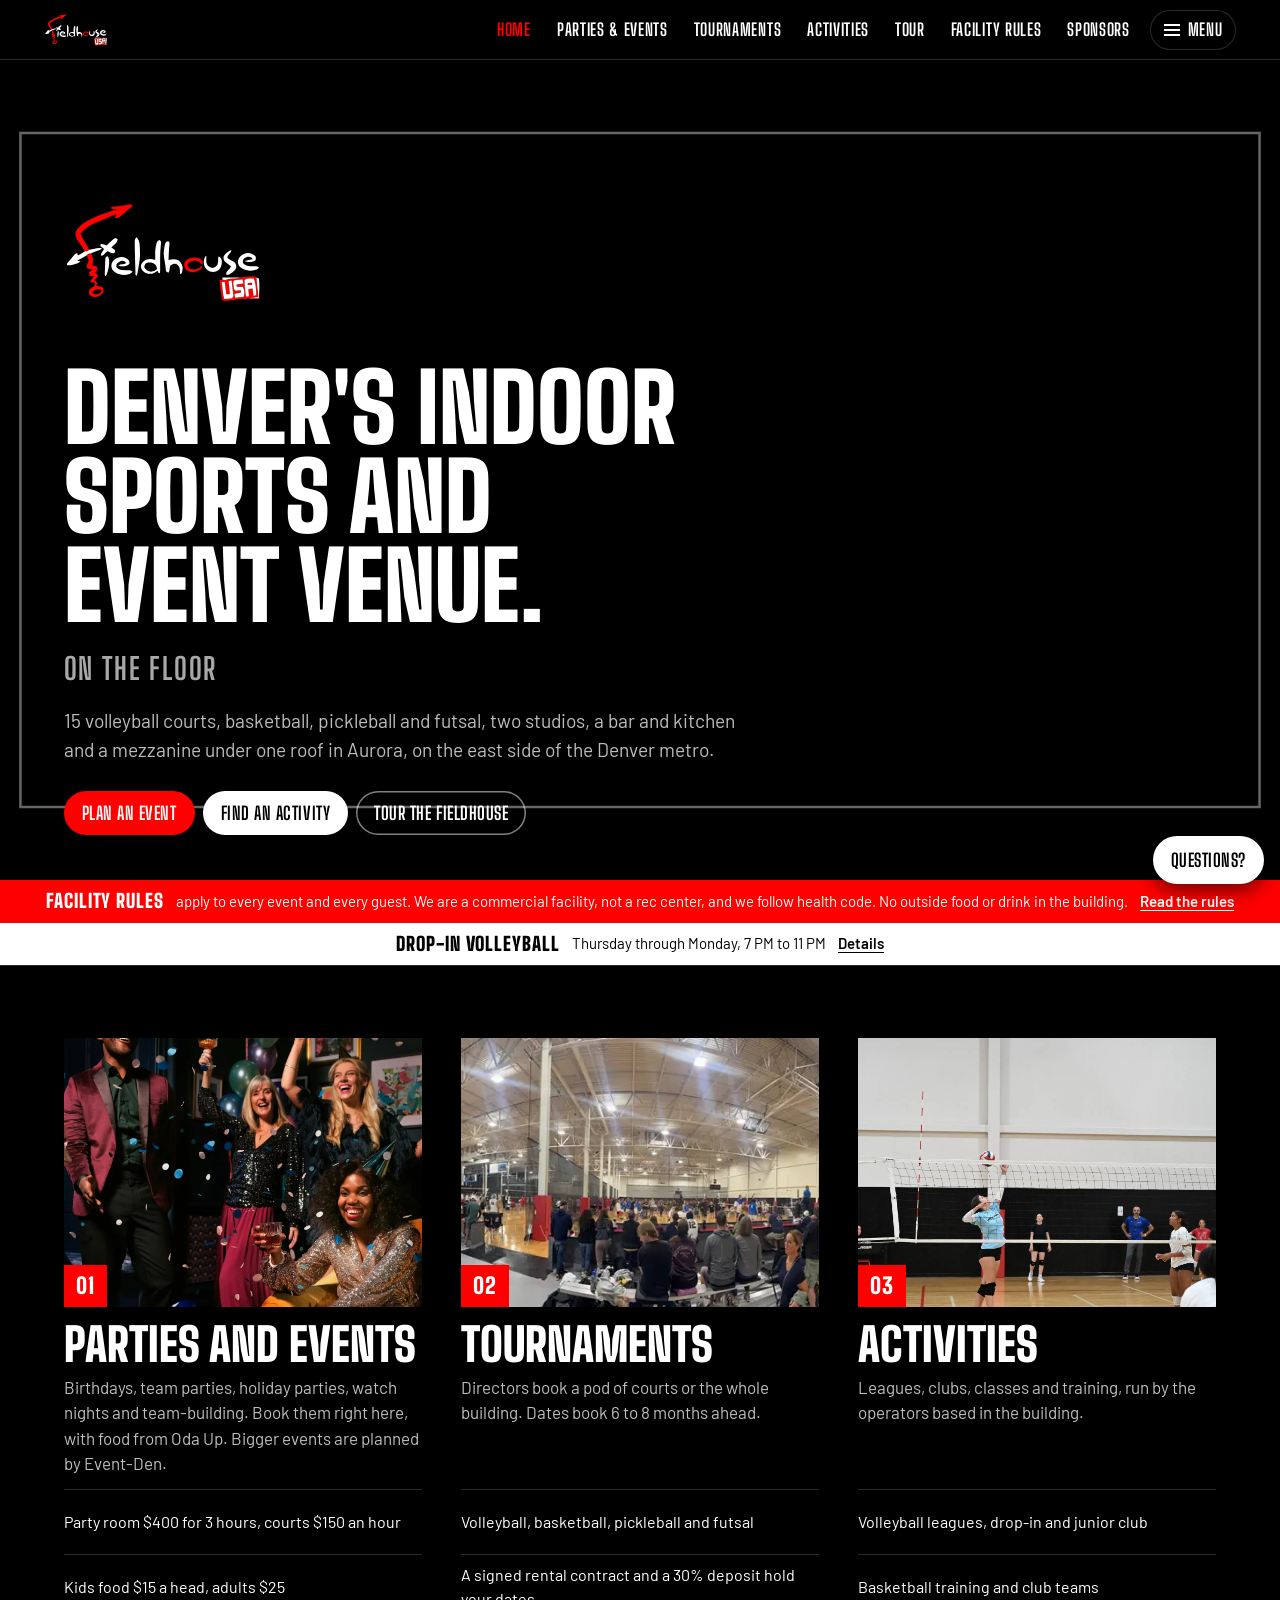
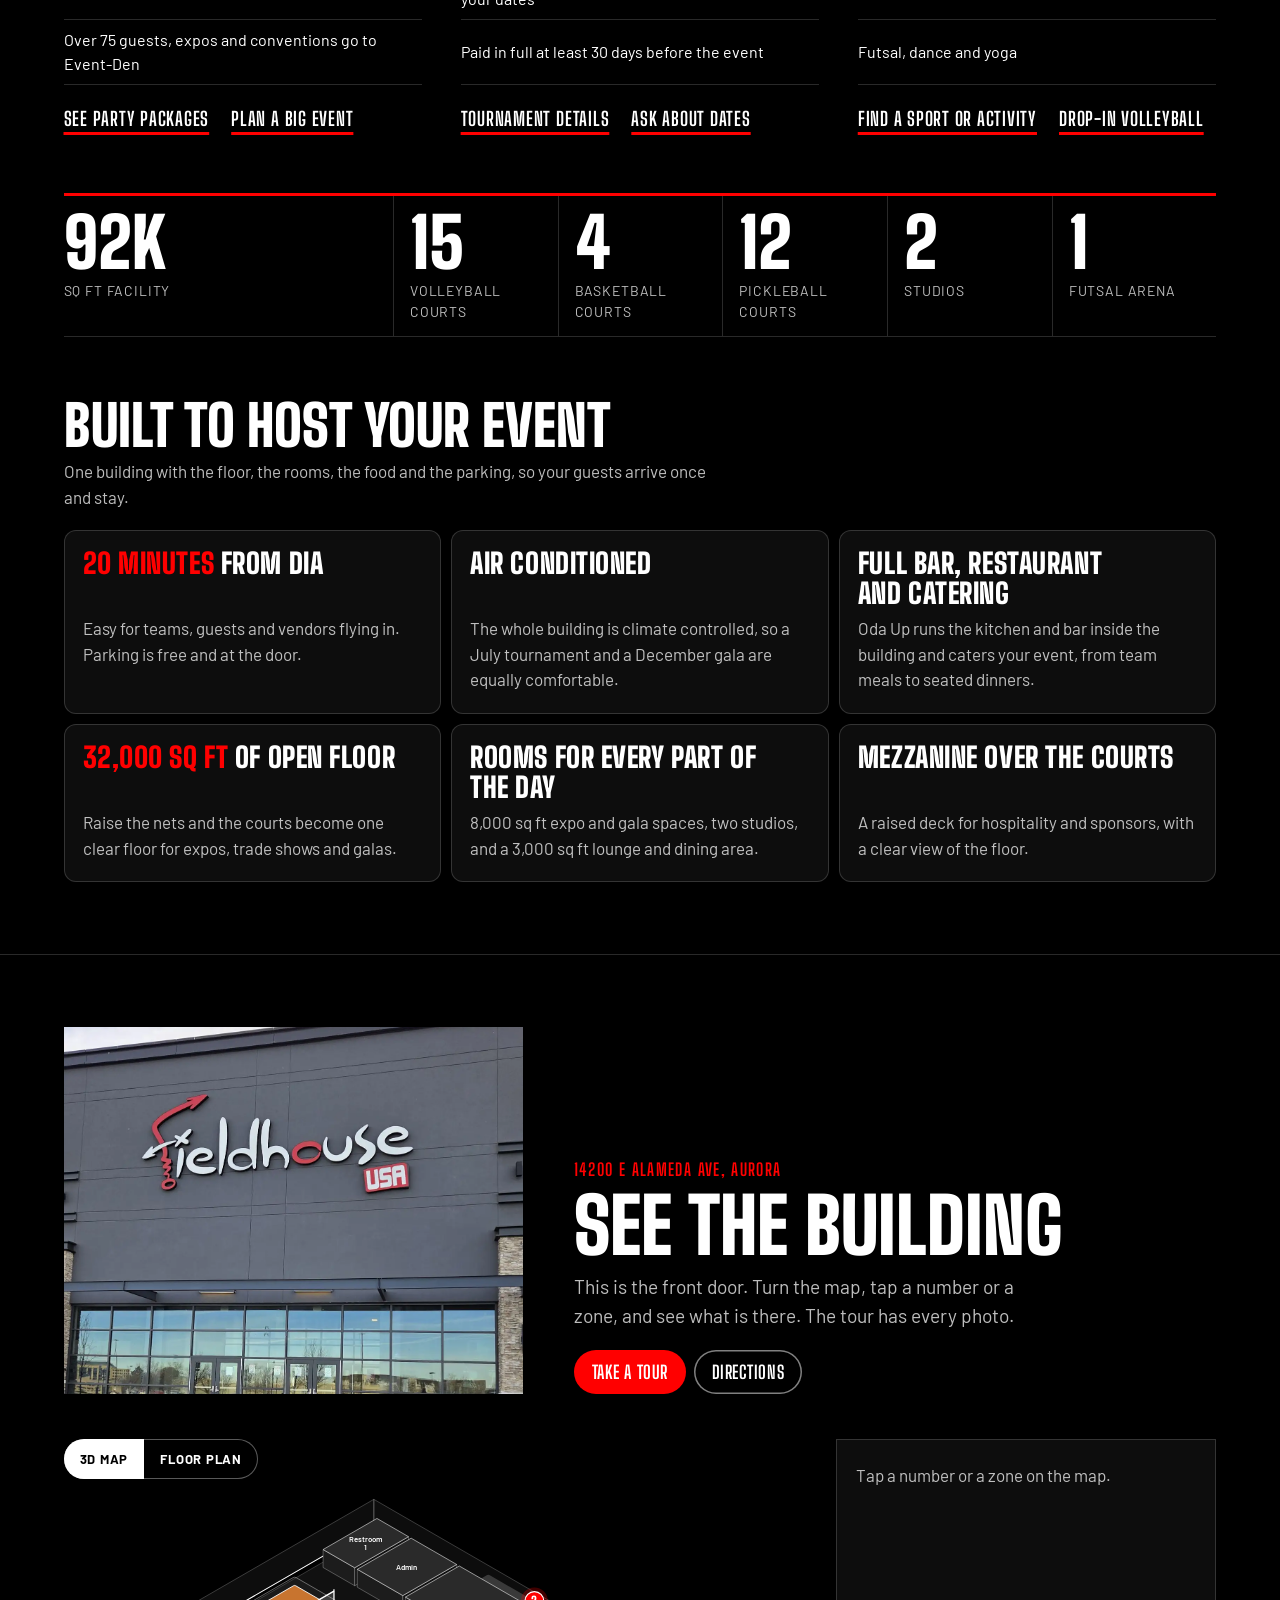
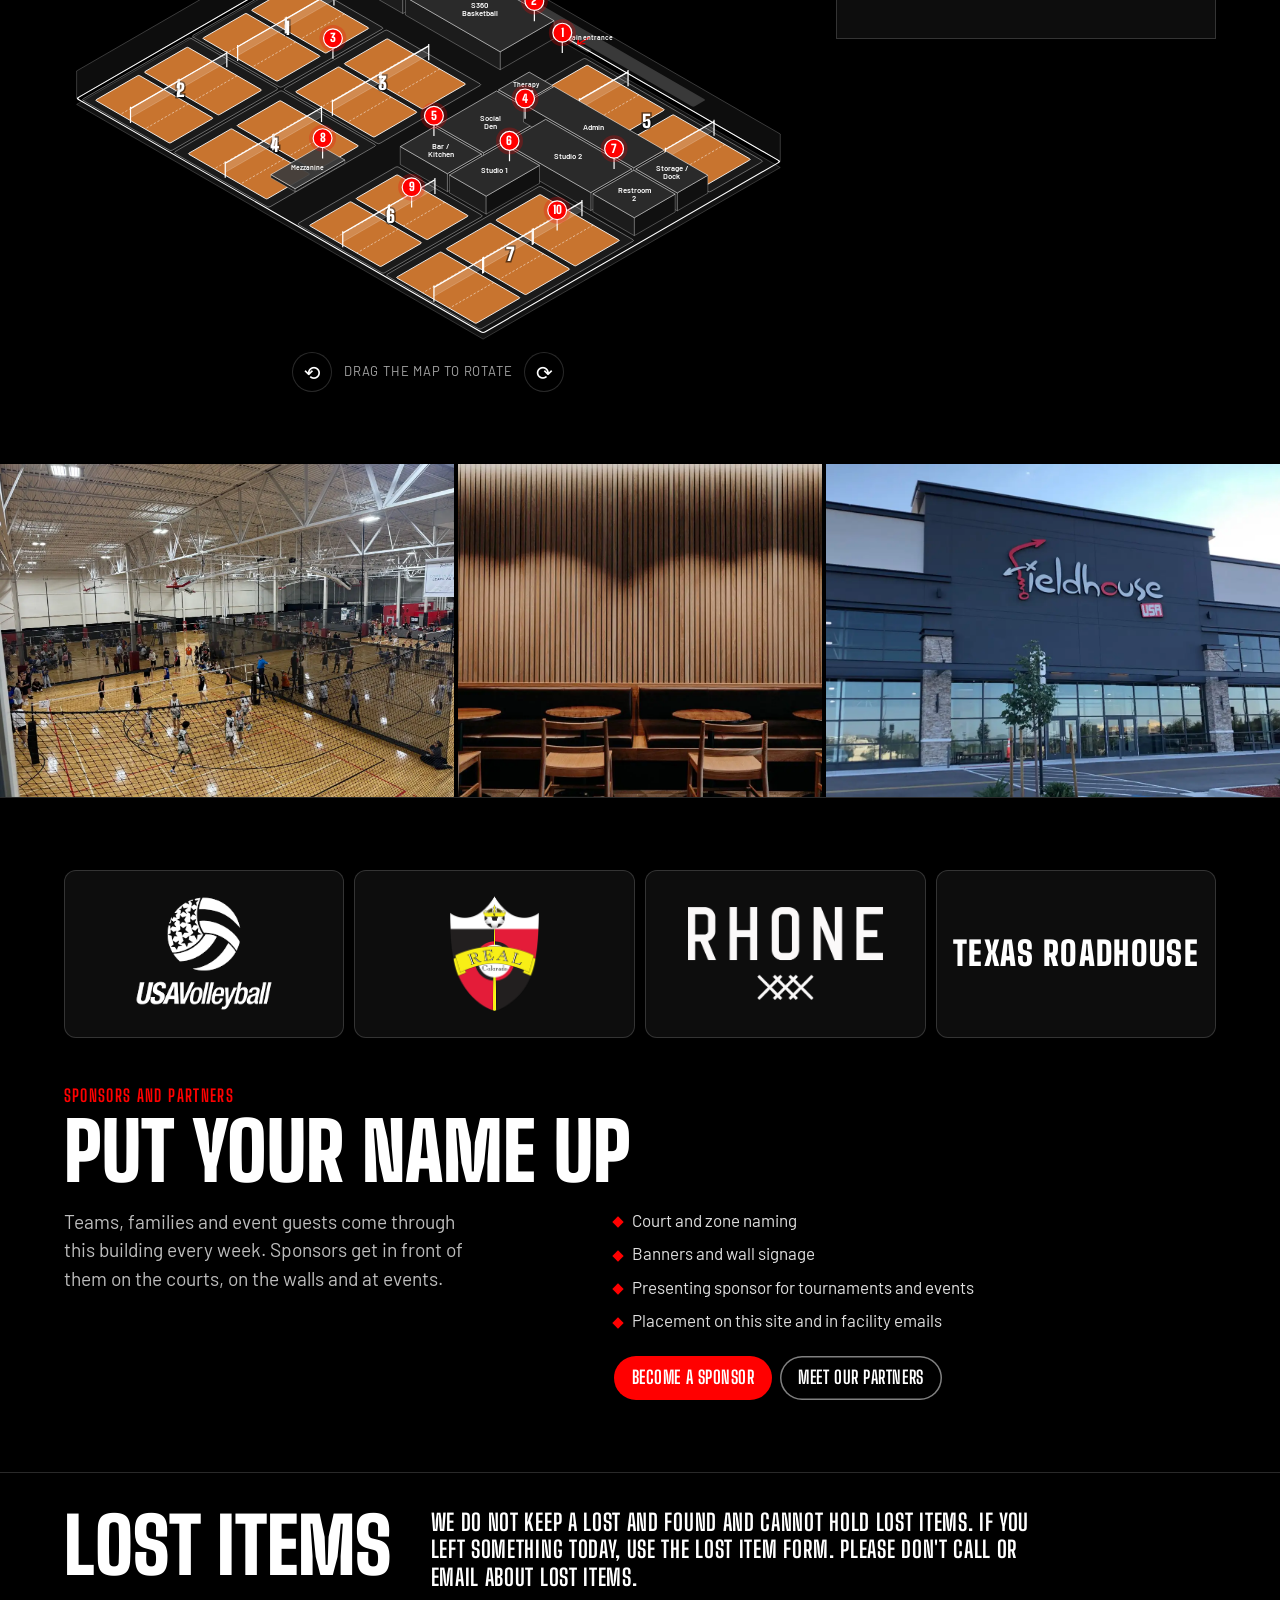
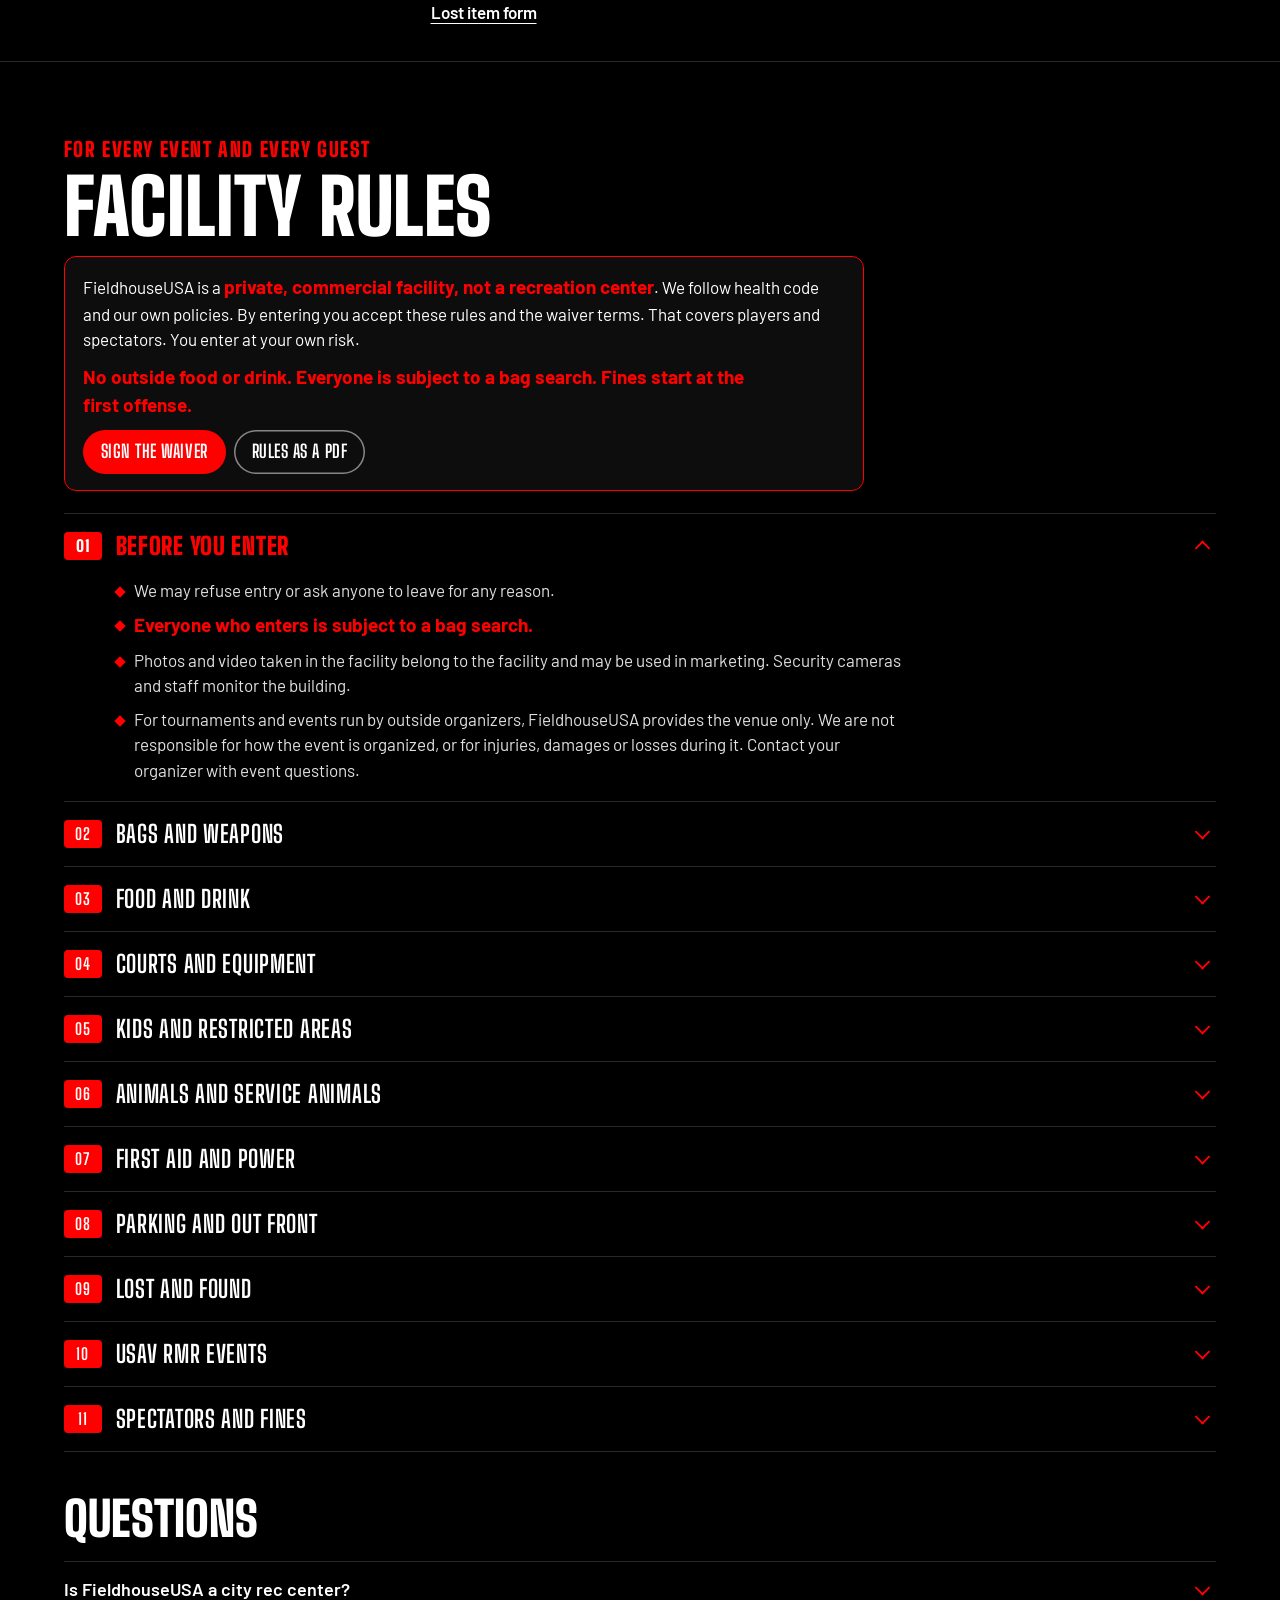
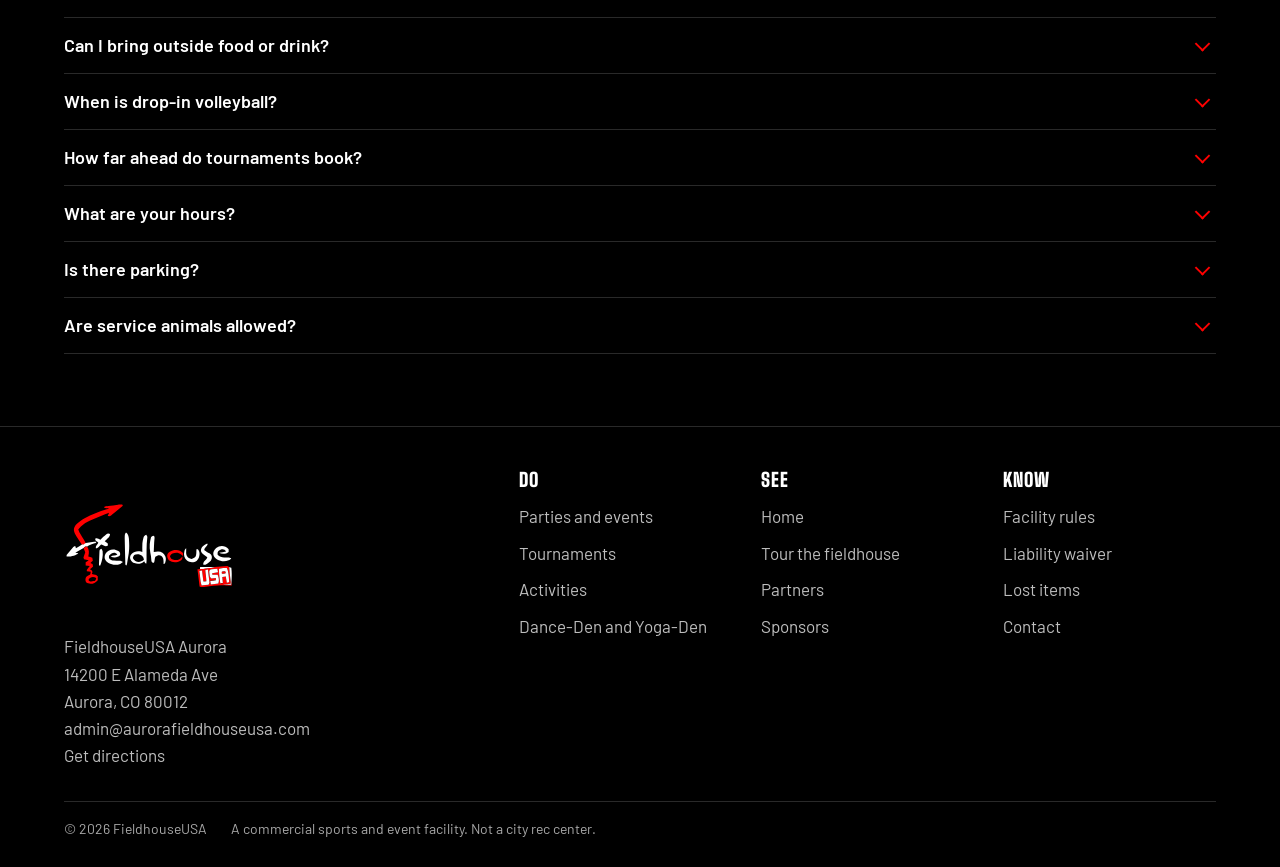
==== commit 48c6a863: "Parties and Events page: packages, live price estimate, Event-Den routing New events.html sells smal" ====
--- a/index.html
+++ b/index.html
@@ -225,11 +225,11 @@
     <h2 id="offer-h" class="sr">What you can do here</h2>
     <div class="ways">
       <article>
-        <a class="shot" href="https://event-den.com/" rel="noopener"><img src="assets/event-dinner.webp" alt="A seated dinner event" loading="lazy" width="1400" height="900"><span>01</span></a>
-        <h3>Special events</h3>
-        <p>Birthdays, corporate days, galas and fundraisers. Event-Den books the space. Food and the bar come from Oda Up.</p>
-        <ul><li>Corporate off-sites with the courts on the agenda</li><li>Holiday parties and galas with a licensed bar</li><li>Fundraisers and community events, up to the whole building</li></ul>
-        <p class="go"><a href="https://event-den.com/" rel="noopener">Plan it with Event-Den</a><a href="#ask" data-ask="event">Send us the details</a></p>
+        <a class="shot" href="events.html"><img src="assets/party-hero.webp" alt="Friends celebrating with confetti and balloons" loading="lazy" width="1400" height="900"><span>01</span></a>
+        <h3>Parties and events</h3>
+        <p>Birthdays, team parties, holiday parties, watch nights and team-building. Book them right here, with food from Oda Up. Bigger events are planned by Event-Den.</p>
+        <ul><li>Party room $400 for 3 hours, courts $150 an hour</li><li>Kids food $15 a head, adults $25</li><li>Over 75 guests, expos and conventions go to Event-Den</li></ul>
+        <p class="go"><a href="events.html">See party packages</a><a href="https://event-den.com/inquiry.html" rel="noopener">Plan a big event</a></p>
       </article>
       <article id="tournaments">
         <a class="shot" href="tournaments.html"><img src="assets/fieldhouse-panorama.webp" srcset="assets/fieldhouse-panorama-800.webp 800w, assets/fieldhouse-panorama-1200.webp 1200w, assets/fieldhouse-panorama.webp 2000w" sizes="(max-width:900px) 190vw, min(56vw, 700px)" alt="A volleyball tournament in progress" loading="lazy" width="2000" height="764"><span>02</span></a>
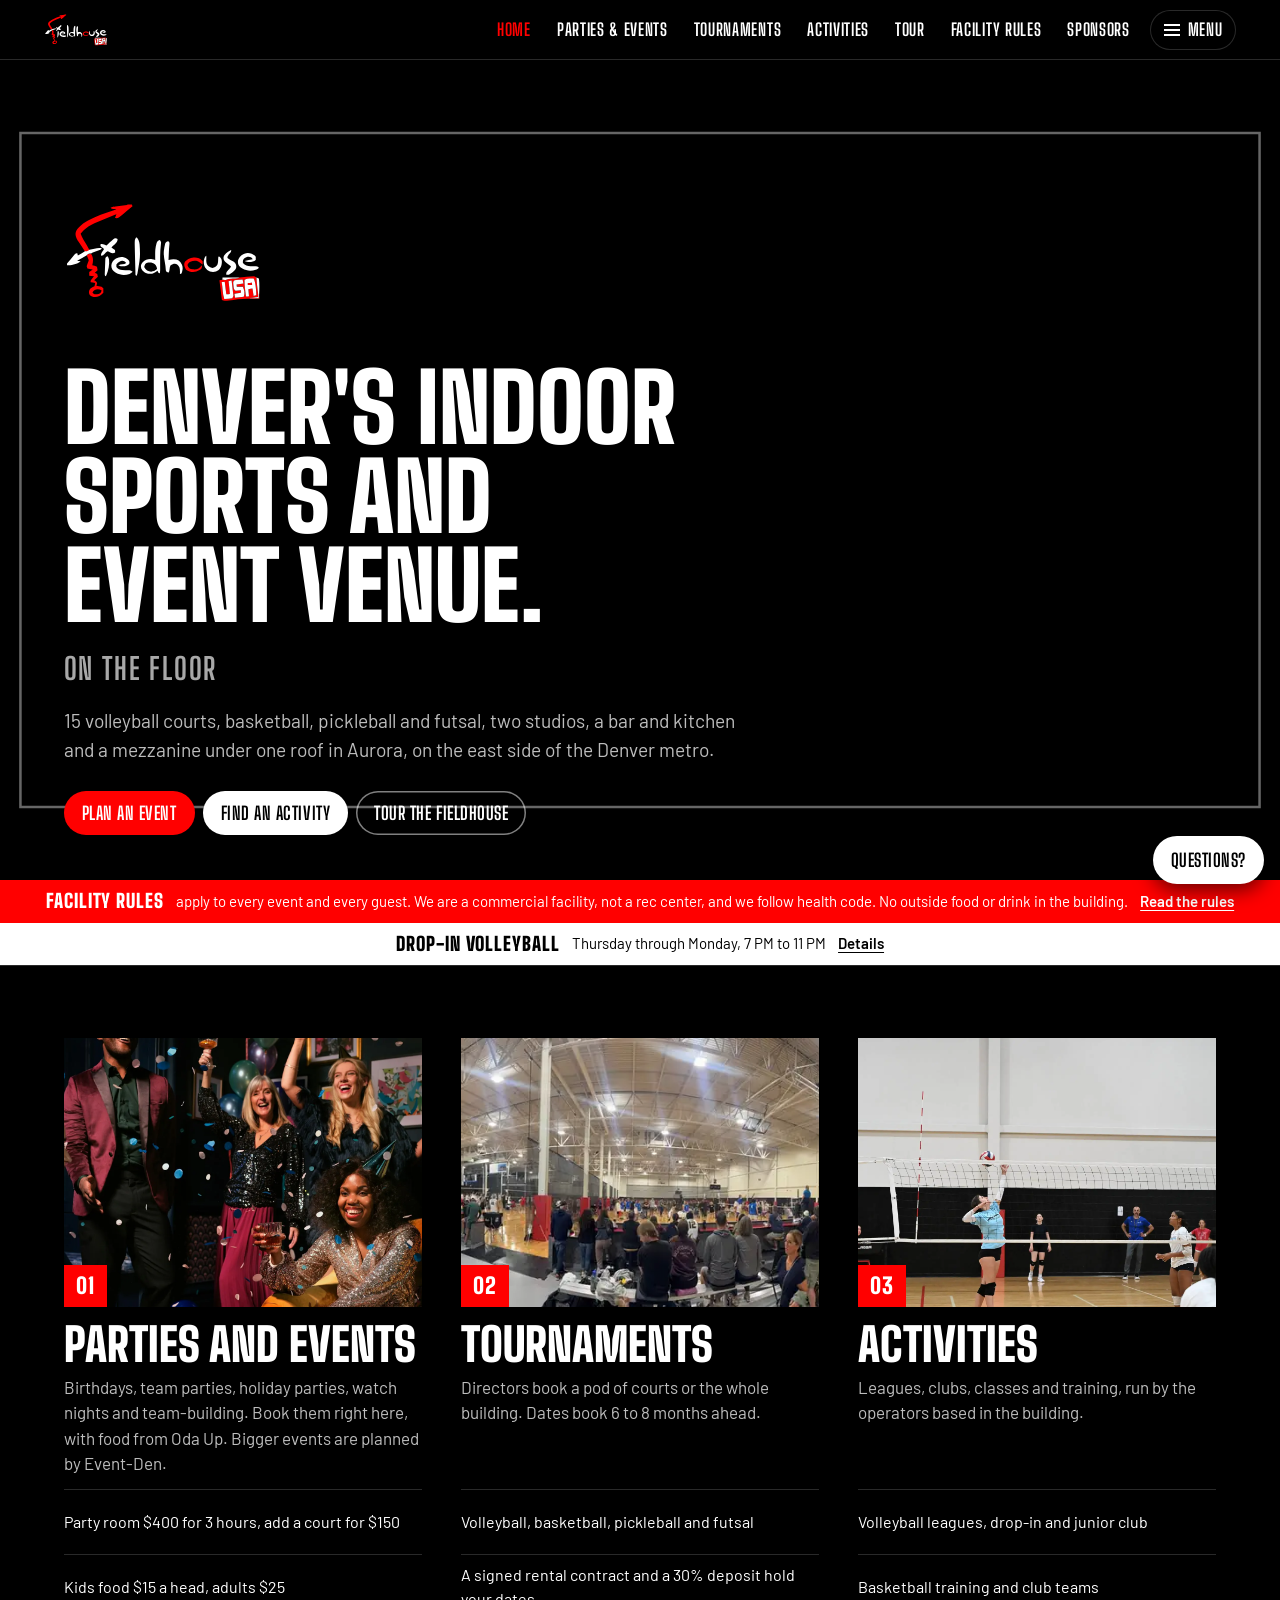
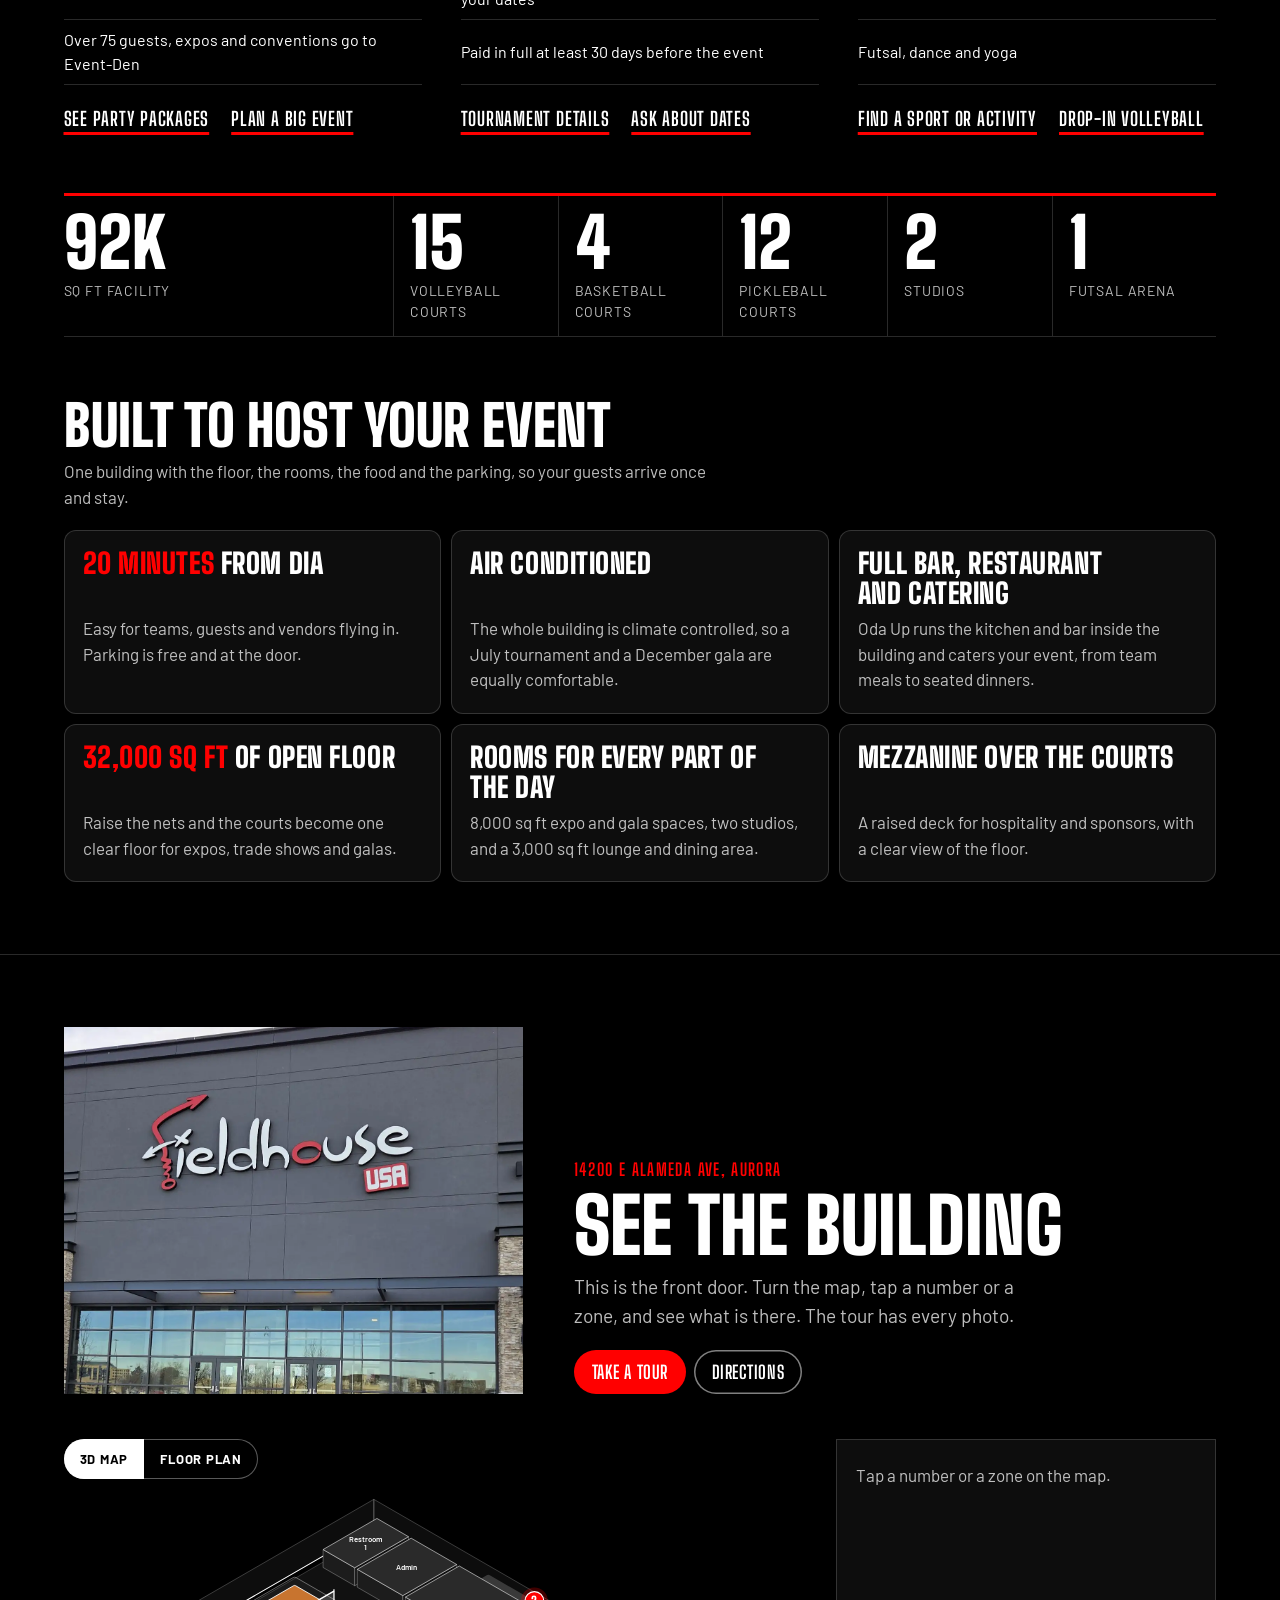
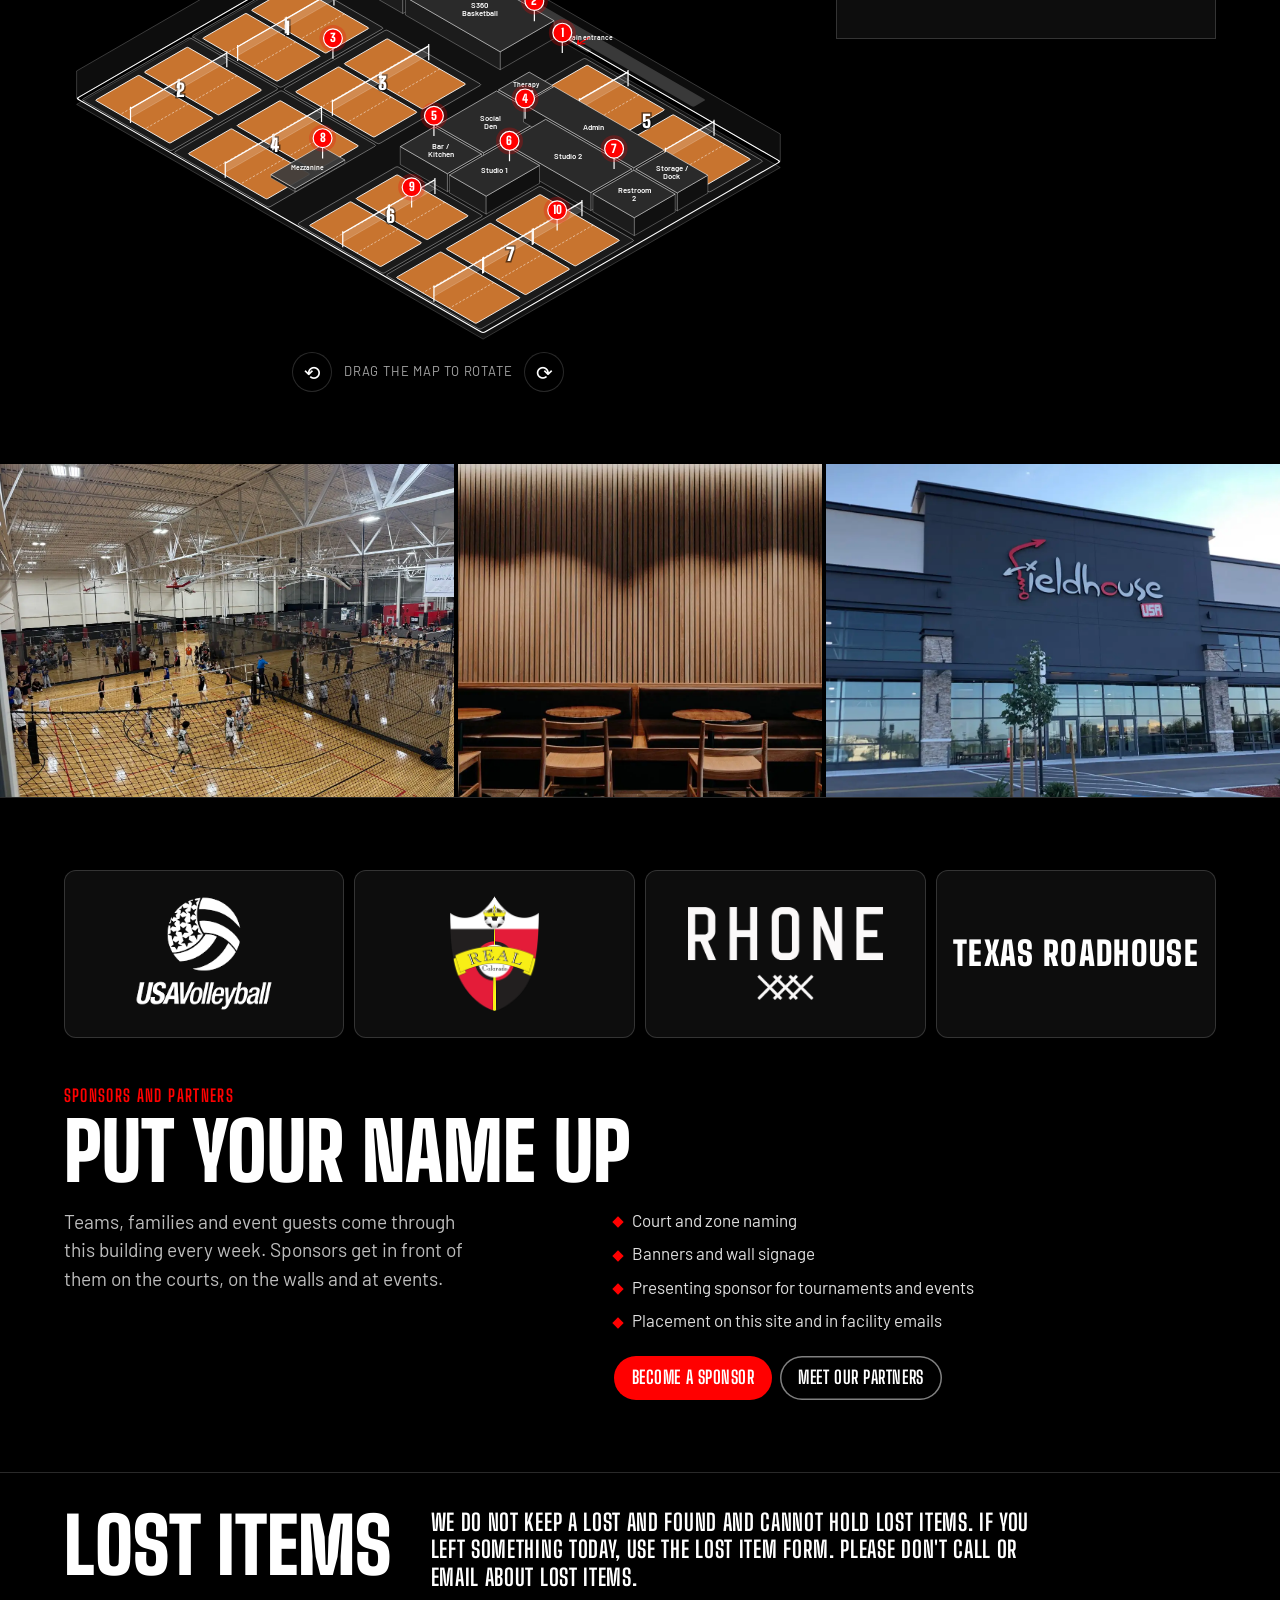
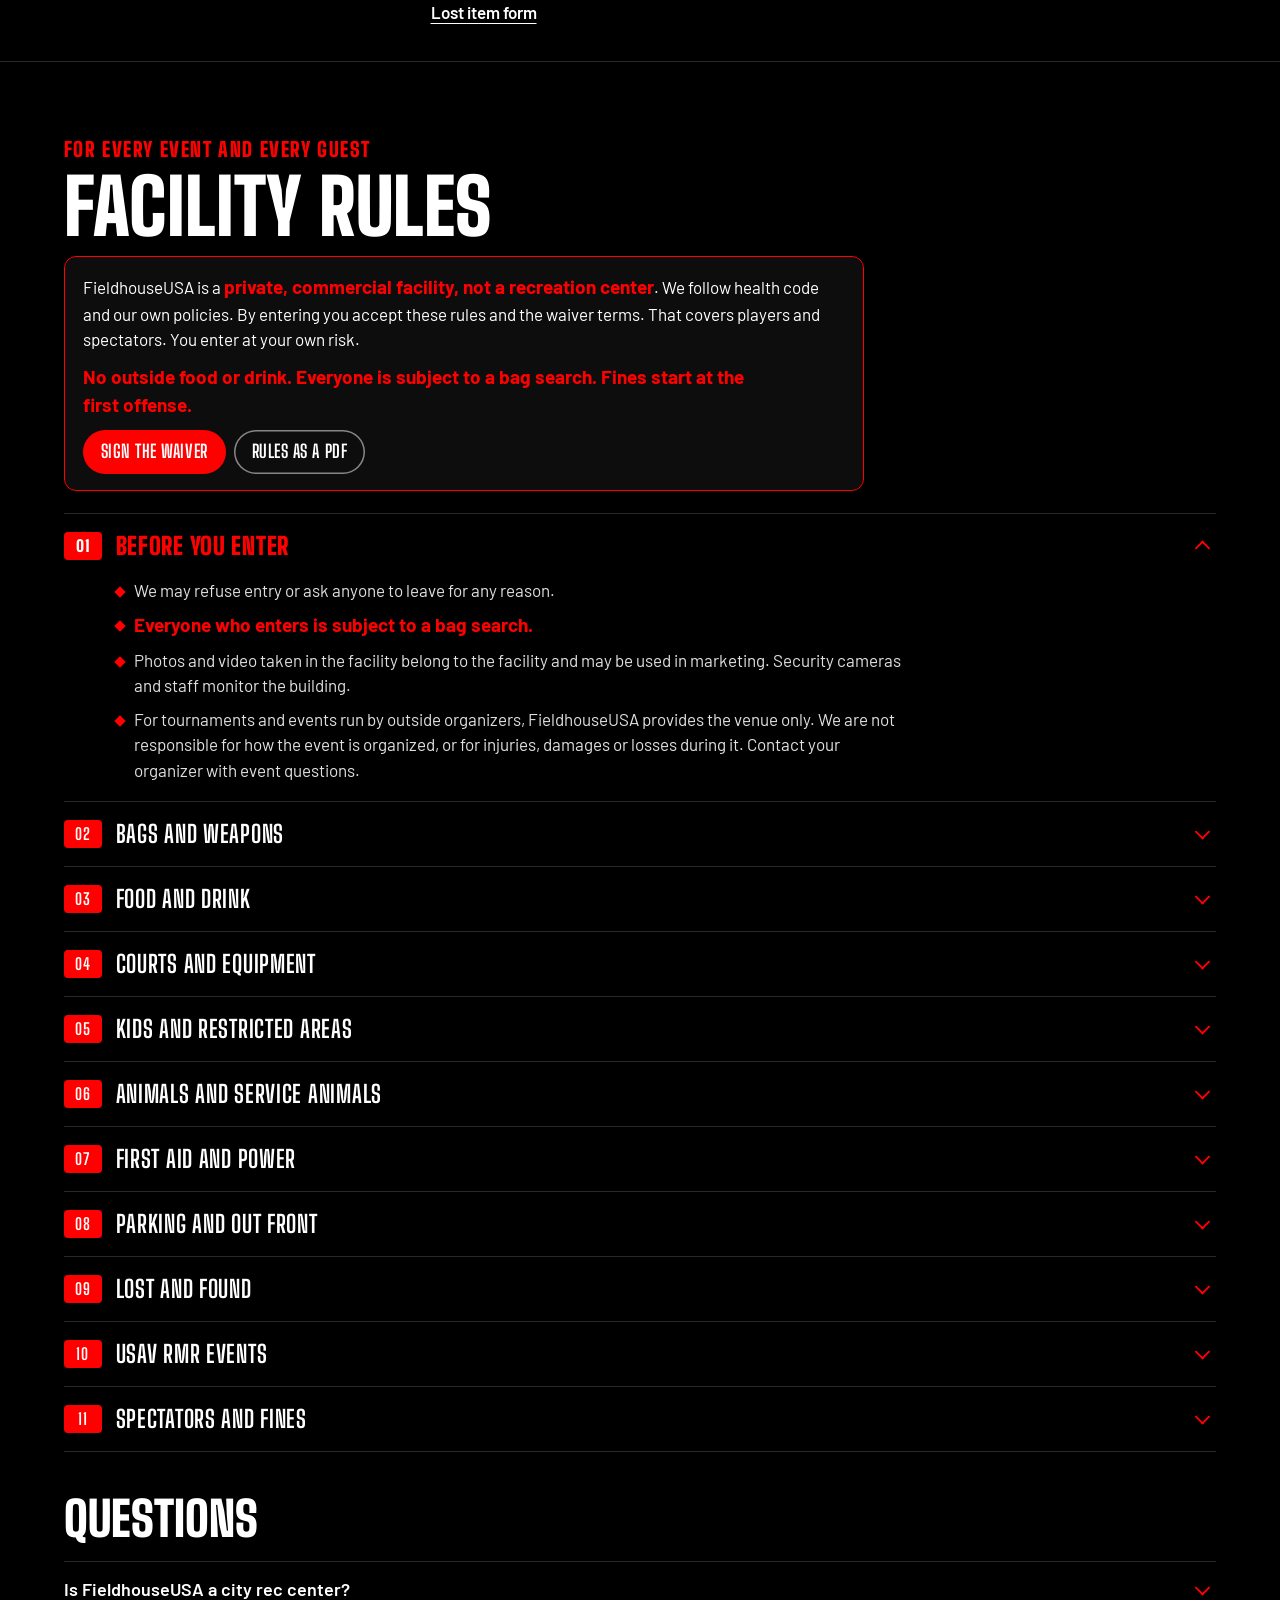
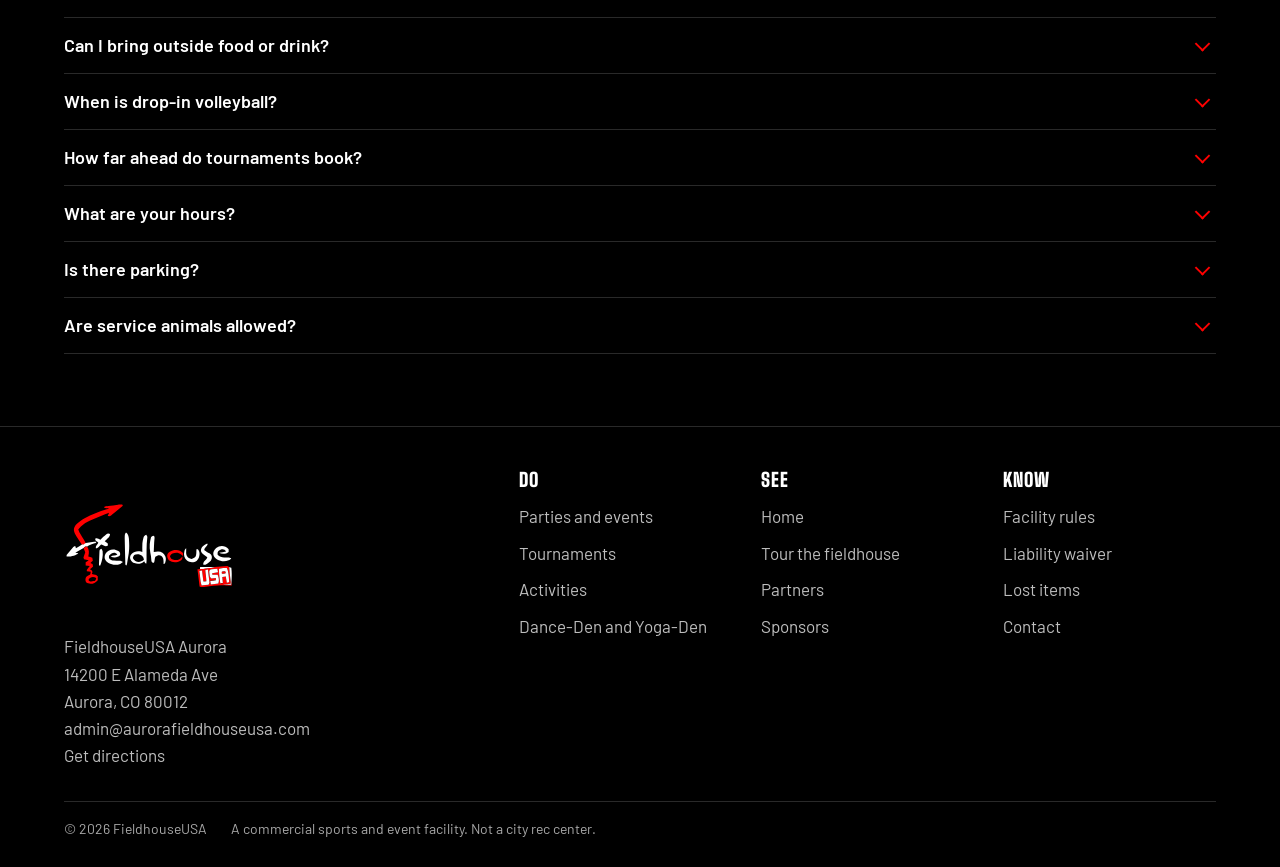
==== commit caaeb122: "Party page: 3-hour court pricing, kind-of-party question, FAQ schema, terms Courts added to a party " ====
--- a/index.html
+++ b/index.html
@@ -228,7 +228,7 @@
         <a class="shot" href="events.html"><img src="assets/party-hero.webp" alt="Friends celebrating with confetti and balloons" loading="lazy" width="1400" height="900"><span>01</span></a>
         <h3>Parties and events</h3>
         <p>Birthdays, team parties, holiday parties, watch nights and team-building. Book them right here, with food from Oda Up. Bigger events are planned by Event-Den.</p>
-        <ul><li>Party room $400 for 3 hours, courts $150 an hour</li><li>Kids food $15 a head, adults $25</li><li>Over 75 guests, expos and conventions go to Event-Den</li></ul>
+        <ul><li>Party room $400 for 3 hours, add a court for $150</li><li>Kids food $15 a head, adults $25</li><li>Over 75 guests, expos and conventions go to Event-Den</li></ul>
         <p class="go"><a href="events.html">See party packages</a><a href="https://event-den.com/inquiry.html" rel="noopener">Plan a big event</a></p>
       </article>
       <article id="tournaments">
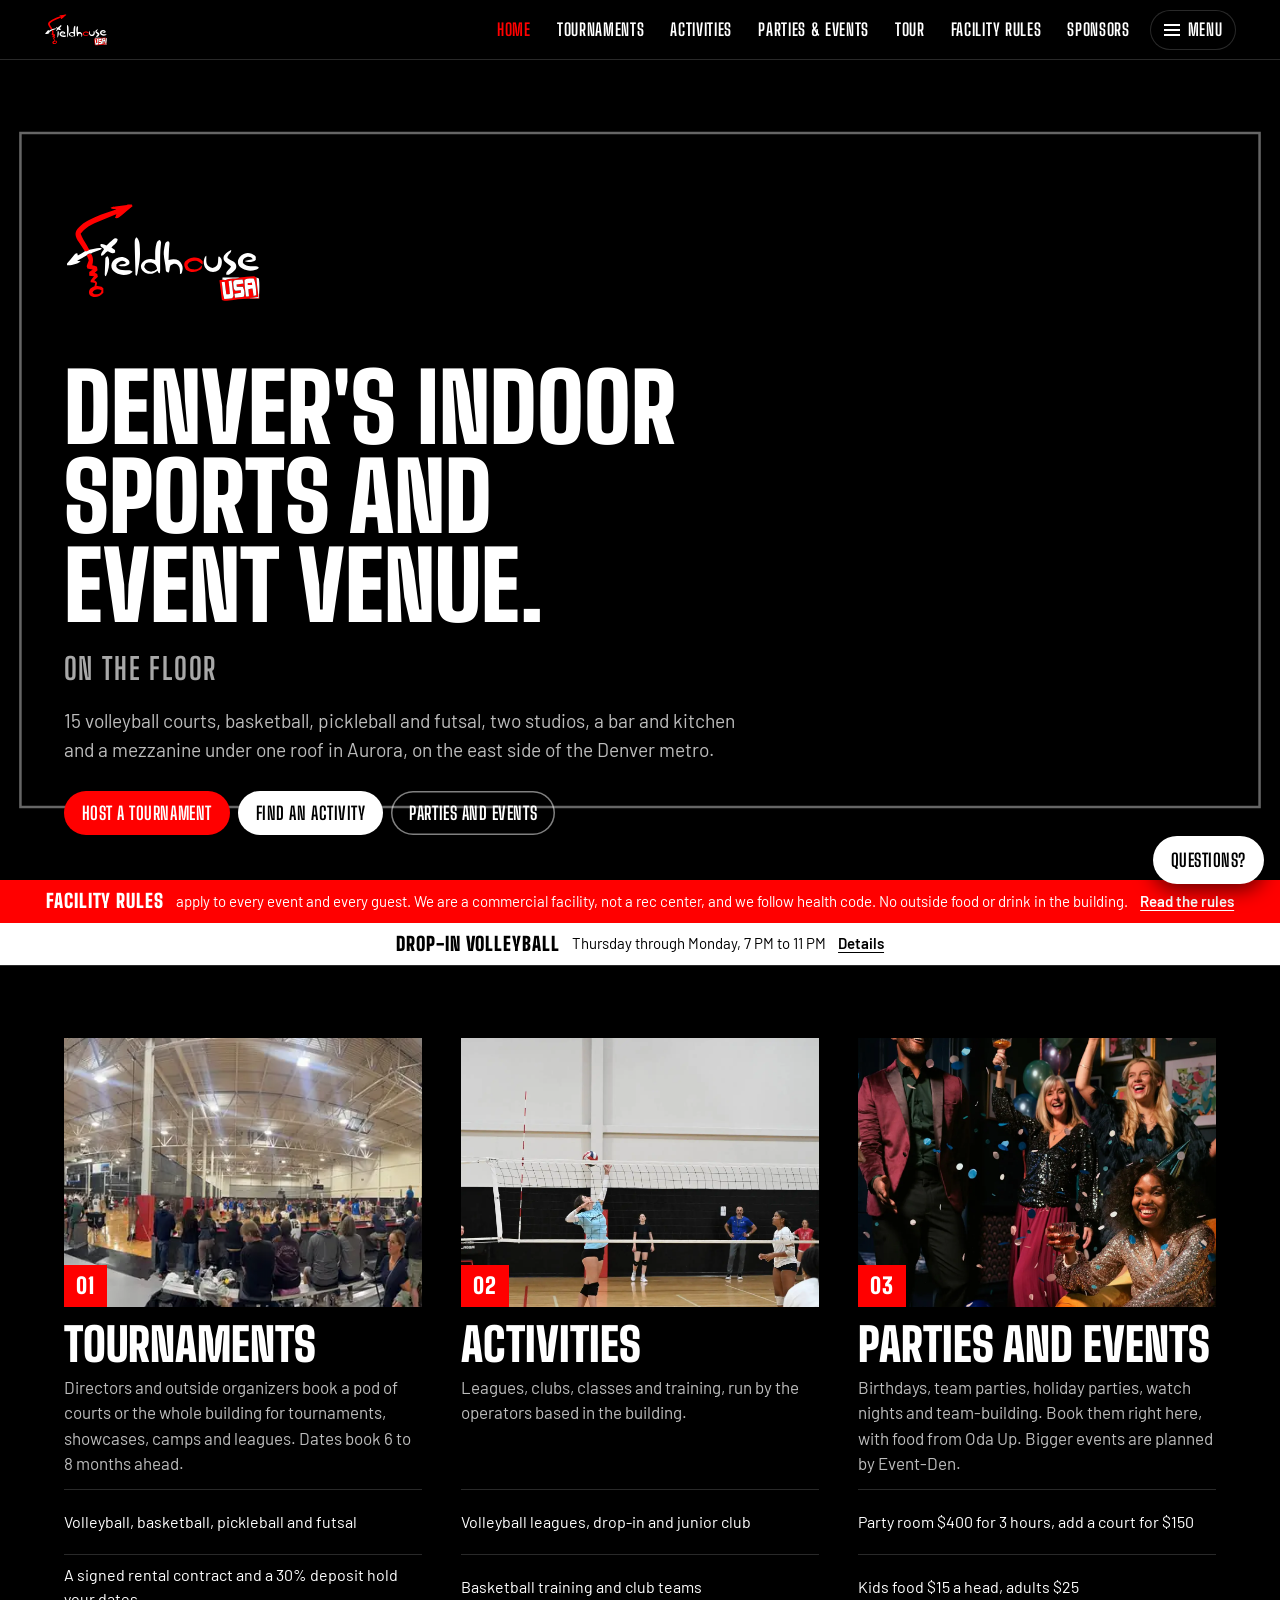
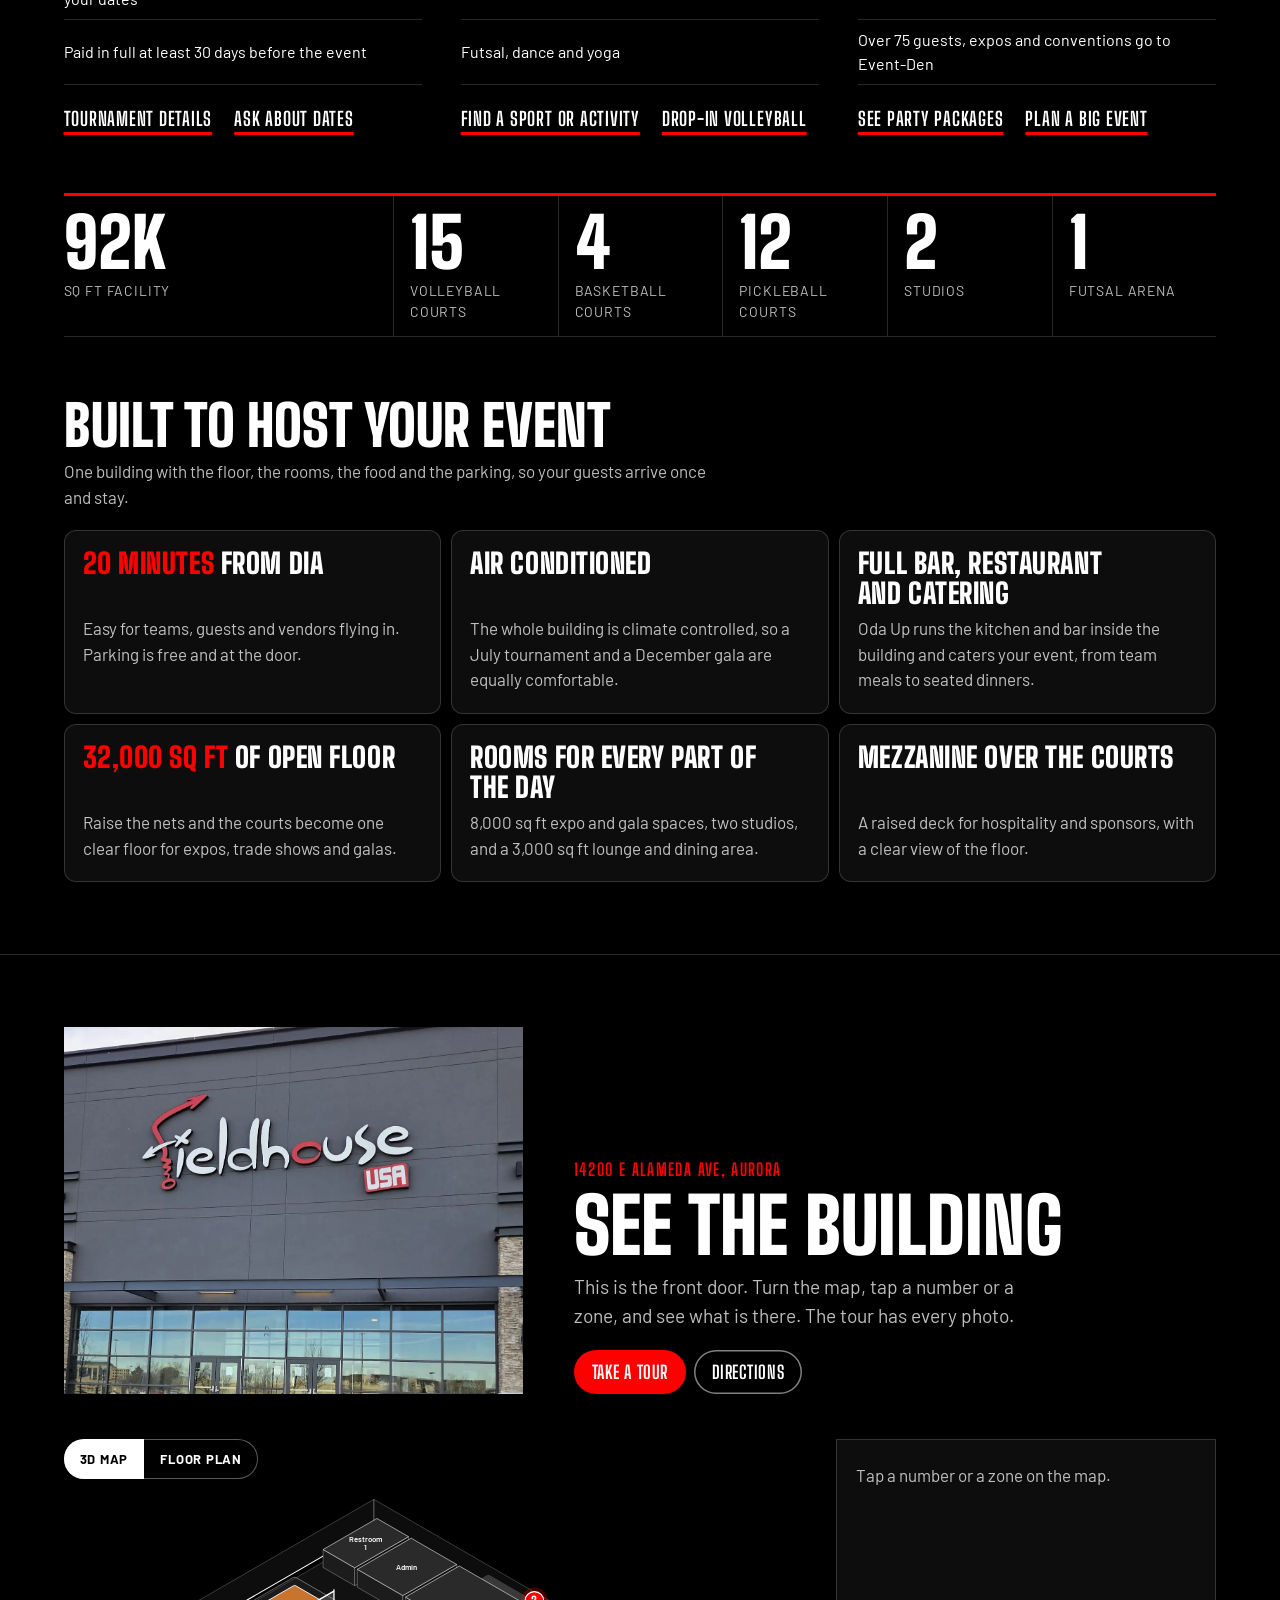
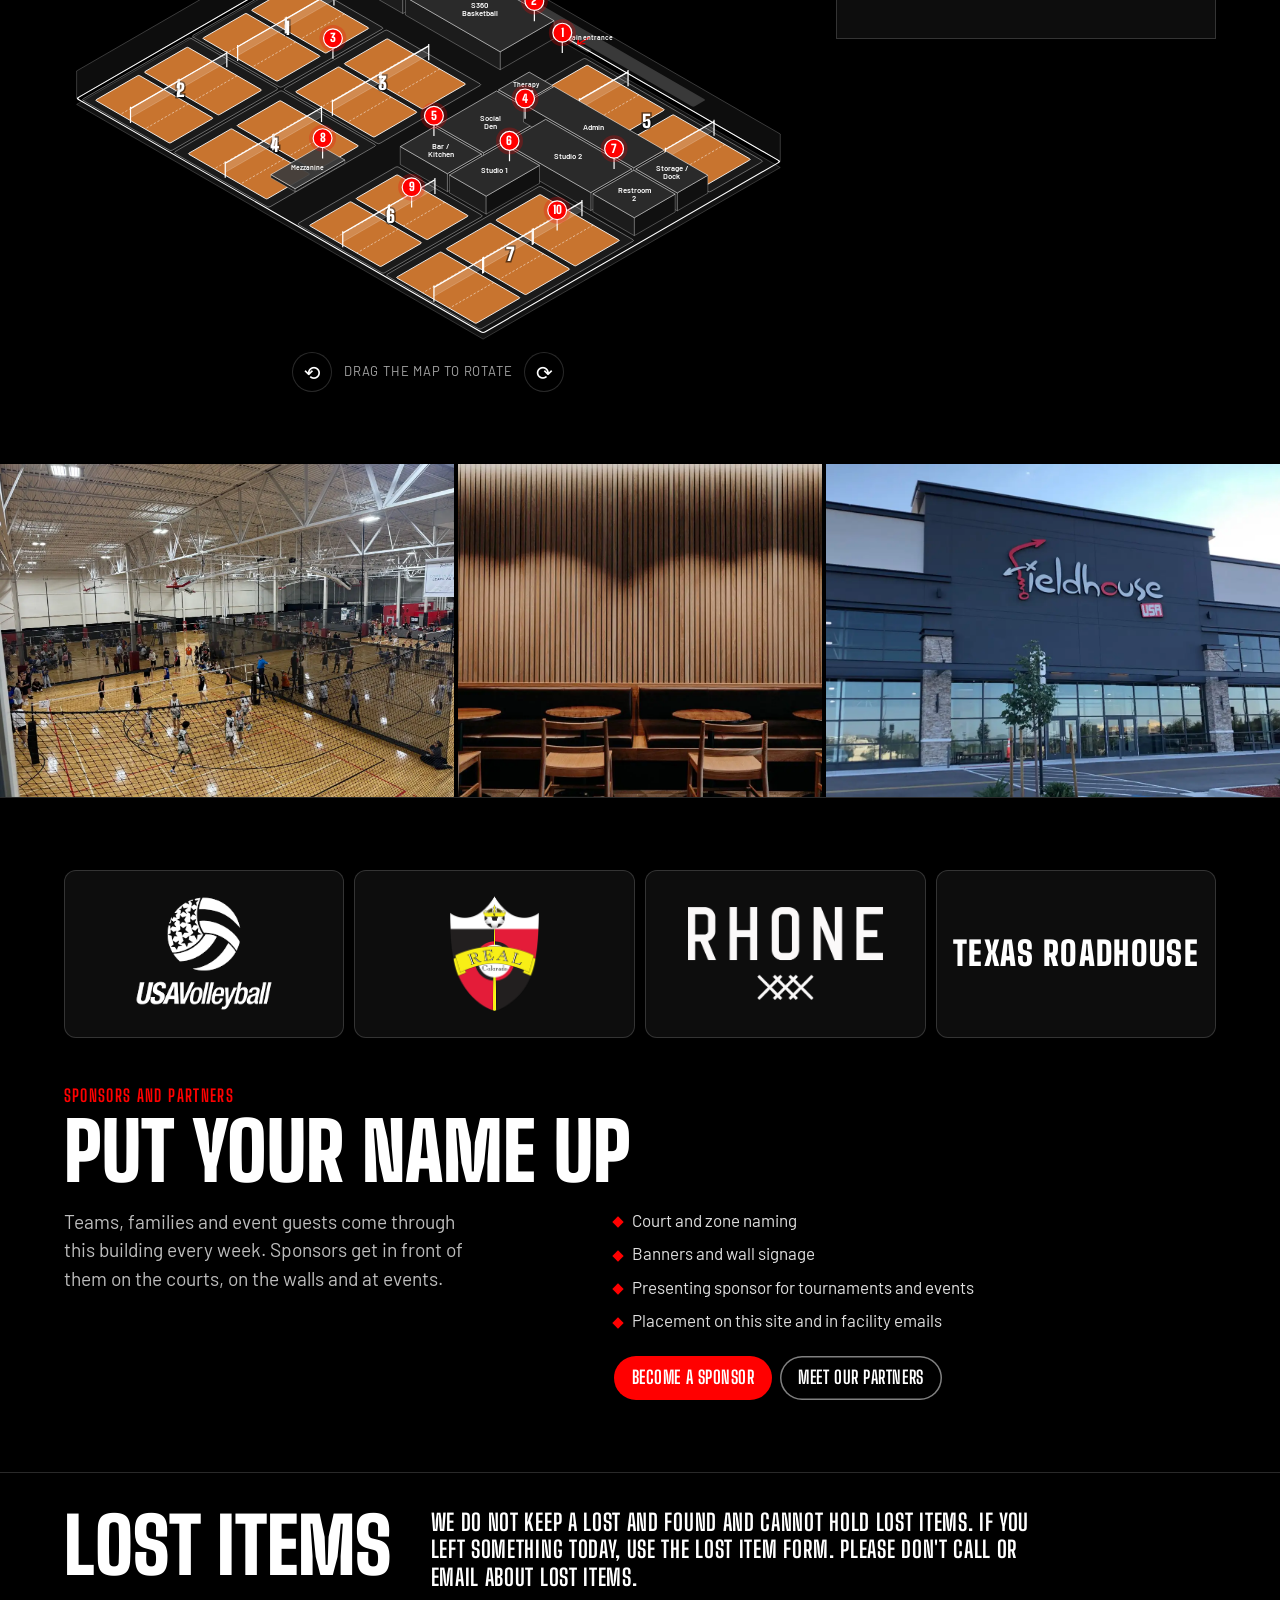
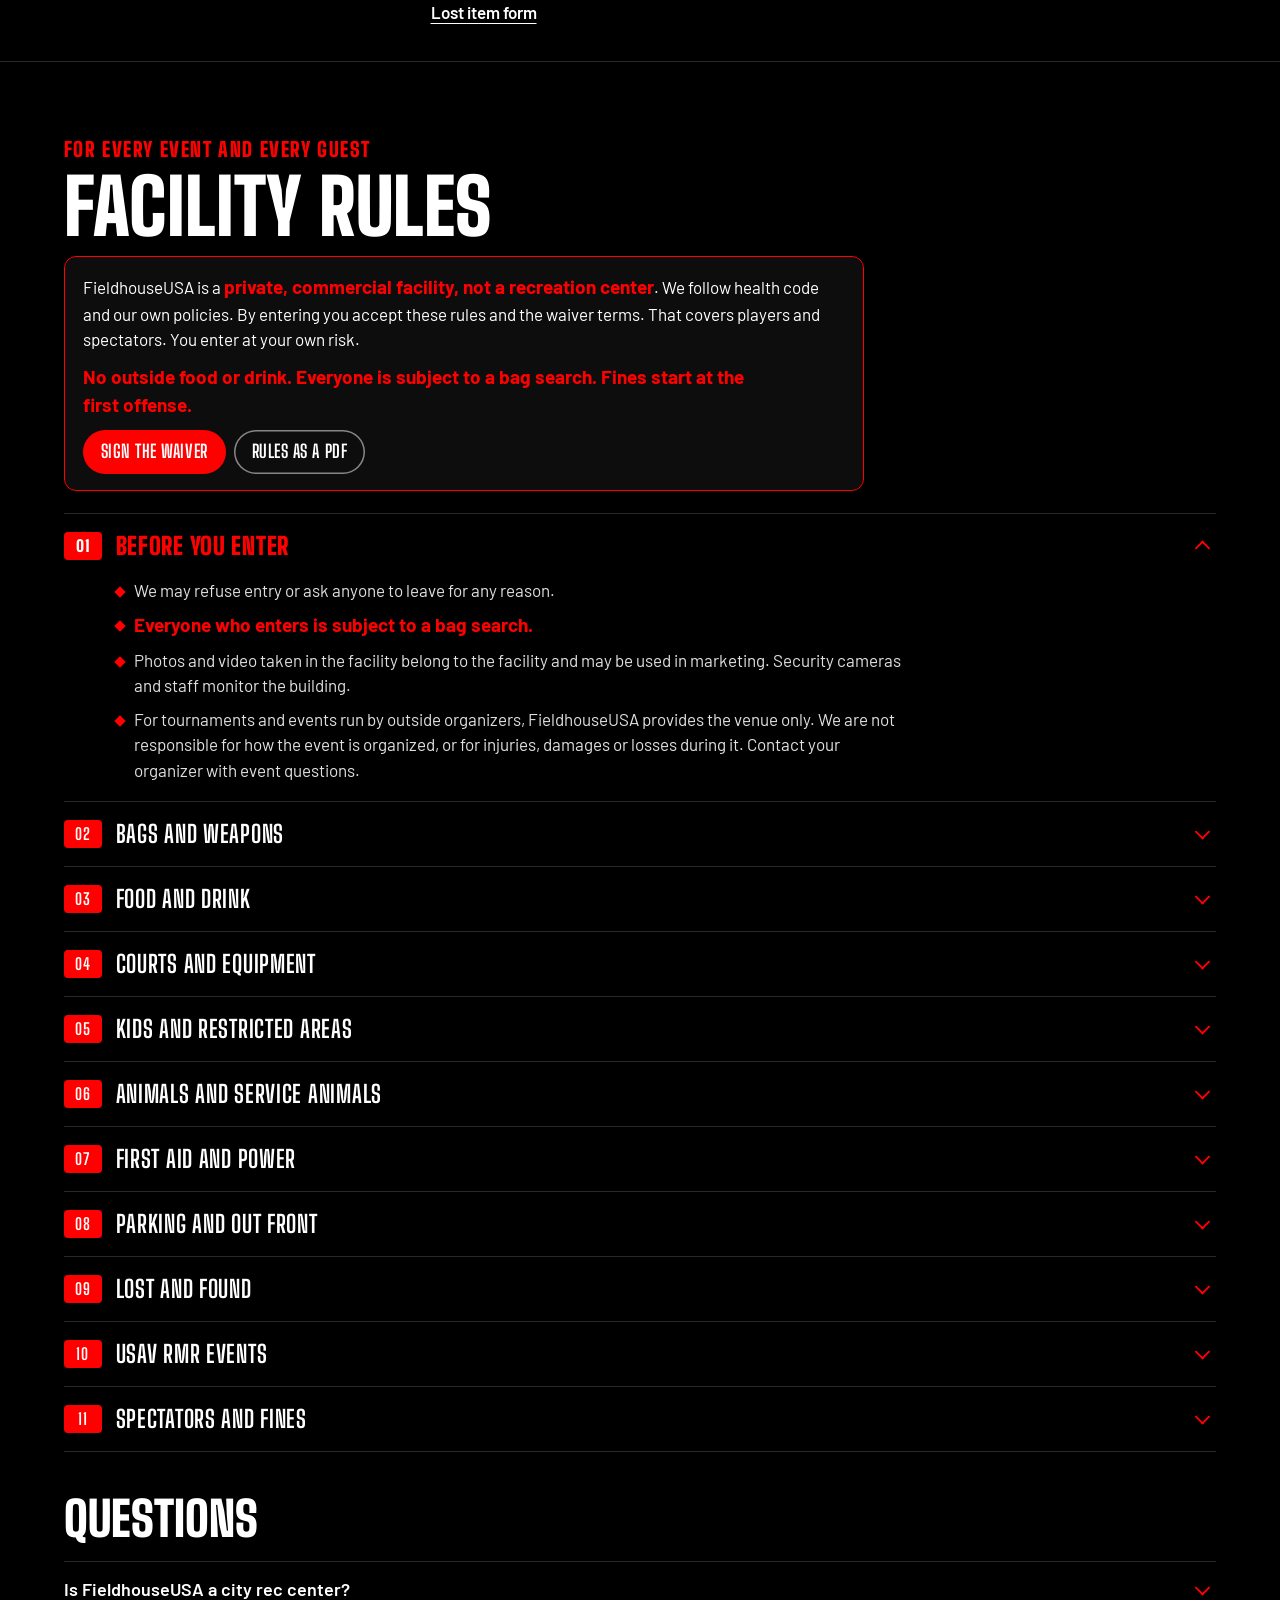
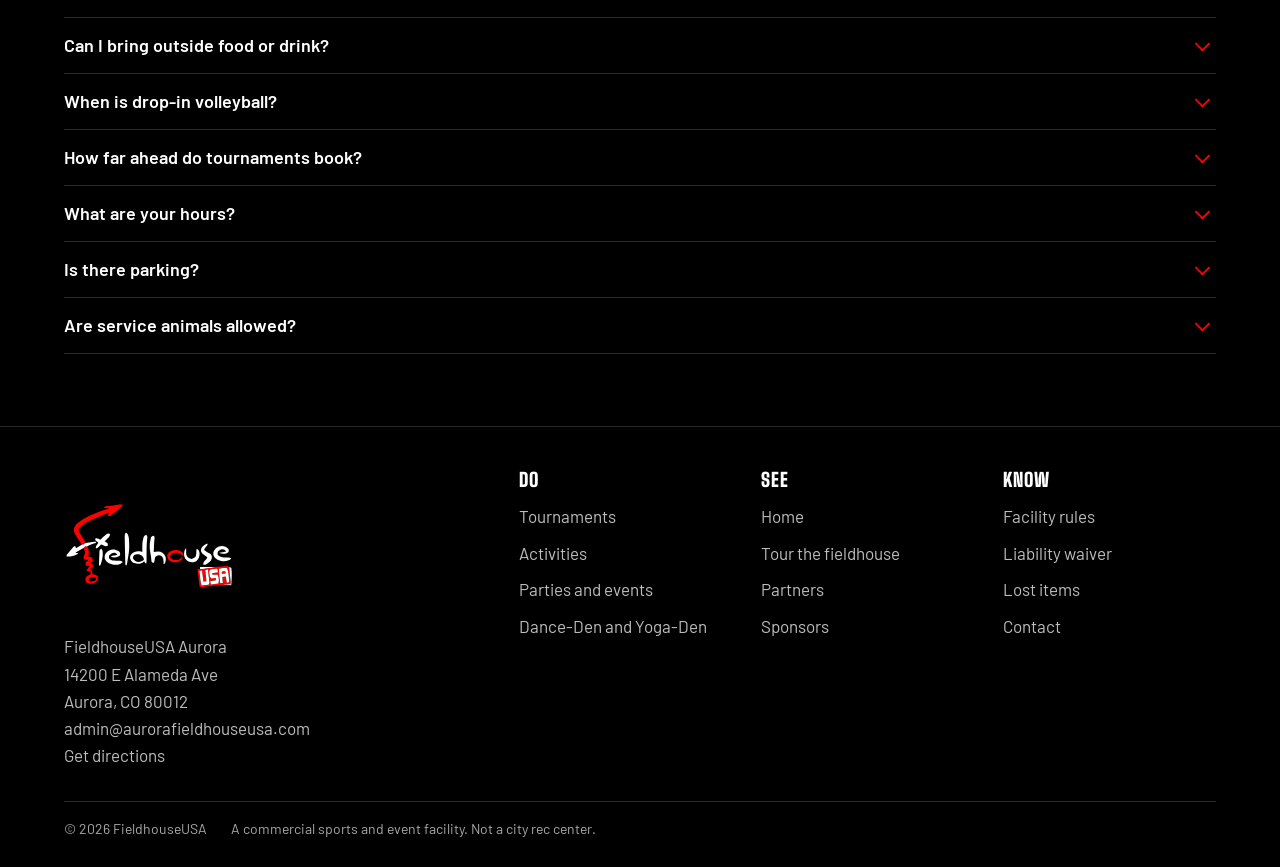
==== commit 943b783a: "Sports venue first: tournaments and activities lead, parties third; align party cards Homepage cards" ====
--- a/index.html
+++ b/index.html
@@ -208,9 +208,9 @@
       <span class="words" aria-hidden="true"><span class="sp sp1">Volleyball</span><span class="sp sp2">Basketball</span><span class="sp sp3">Futsal</span><span class="sp sp4">Training</span><span class="sp sp5">Yoga and dance</span></span></p>
     <p class="lede">15 volleyball courts, basketball, pickleball and futsal, two studios, a bar and kitchen and a mezzanine under one roof in Aurora, on the east side of the Denver metro.</p>
     <div class="acts">
-      <a class="btn btn-red" href="#events">Plan an event</a>
+      <a class="btn btn-red" href="tournaments.html">Host a tournament</a>
       <a class="btn btn-white" href="activities.html">Find an activity</a>
-      <a class="btn btn-line" href="tour.html">Tour the fieldhouse</a>
+      <a class="btn btn-line" href="events.html">Parties and events</a>
     </div>
   </div>
 </section>
@@ -224,26 +224,26 @@
   <div class="wrap">
     <h2 id="offer-h" class="sr">What you can do here</h2>
     <div class="ways">
+      <article id="tournaments">
+        <a class="shot" href="tournaments.html"><img src="assets/fieldhouse-panorama.webp" srcset="assets/fieldhouse-panorama-800.webp 800w, assets/fieldhouse-panorama-1200.webp 1200w, assets/fieldhouse-panorama.webp 2000w" sizes="(max-width:900px) 190vw, min(56vw, 700px)" alt="A volleyball tournament in progress" loading="lazy" width="2000" height="764"><span>01</span></a>
+        <h3>Tournaments</h3>
+        <p>Directors and outside organizers book a pod of courts or the whole building for tournaments, showcases, camps and leagues. Dates book 6 to 8 months ahead.</p>
+        <ul><li>Volleyball, basketball, pickleball and futsal</li><li>A signed rental contract and a 30% deposit hold your dates</li><li>Paid in full at least 30 days before the event</li></ul>
+        <p class="go"><a href="tournaments.html">Tournament details</a><a href="#ask" data-ask="tournament">Ask about dates</a></p>
+      </article>
+      <article id="activities">
+        <a class="shot" href="activities.html"><img src="assets/court-3.webp" alt="Volleyball on the hardwood courts" loading="lazy" width="1600" height="1067"><span>02</span></a>
+        <h3>Activities</h3>
+        <p>Leagues, clubs, classes and training, run by the operators based in the building.</p>
+        <ul><li>Volleyball leagues, drop-in and junior club</li><li>Basketball training and club teams</li><li>Futsal, dance and yoga</li></ul>
+        <p class="go"><a href="activities.html">Find a sport or activity</a><a href="https://www.boomtownathletics.com/drop-in.html" rel="noopener">Drop-in volleyball</a></p>
+      </article>
       <article>
-        <a class="shot" href="events.html"><img src="assets/party-hero.webp" alt="Friends celebrating with confetti and balloons" loading="lazy" width="1400" height="900"><span>01</span></a>
+        <a class="shot" href="events.html"><img src="assets/party-hero.webp" alt="Friends celebrating with confetti and balloons" loading="lazy" width="1400" height="900"><span>03</span></a>
         <h3>Parties and events</h3>
         <p>Birthdays, team parties, holiday parties, watch nights and team-building. Book them right here, with food from Oda Up. Bigger events are planned by Event-Den.</p>
         <ul><li>Party room $400 for 3 hours, add a court for $150</li><li>Kids food $15 a head, adults $25</li><li>Over 75 guests, expos and conventions go to Event-Den</li></ul>
         <p class="go"><a href="events.html">See party packages</a><a href="https://event-den.com/inquiry.html" rel="noopener">Plan a big event</a></p>
-      </article>
-      <article id="tournaments">
-        <a class="shot" href="tournaments.html"><img src="assets/fieldhouse-panorama.webp" srcset="assets/fieldhouse-panorama-800.webp 800w, assets/fieldhouse-panorama-1200.webp 1200w, assets/fieldhouse-panorama.webp 2000w" sizes="(max-width:900px) 190vw, min(56vw, 700px)" alt="A volleyball tournament in progress" loading="lazy" width="2000" height="764"><span>02</span></a>
-        <h3>Tournaments</h3>
-        <p>Directors book a pod of courts or the whole building. Dates book 6 to 8 months ahead.</p>
-        <ul><li>Volleyball, basketball, pickleball and futsal</li><li>A signed rental contract and a 30% deposit hold your dates</li><li>Paid in full at least 30 days before the event</li></ul>
-        <p class="go"><a href="tournaments.html">Tournament details</a><a href="#ask" data-ask="tournament">Ask about dates</a></p>
-      </article>
-      <article id="activities">
-        <a class="shot" href="activities.html"><img src="assets/court-3.webp" alt="Volleyball on the hardwood courts" loading="lazy" width="1600" height="1067"><span>03</span></a>
-        <h3>Activities</h3>
-        <p>Leagues, clubs, classes and training, run by the operators based in the building.</p>
-        <ul><li>Volleyball leagues, drop-in and junior club</li><li>Basketball training and club teams</li><li>Futsal, dance and yoga</li></ul>
-        <p class="go"><a href="activities.html">Find a sport or activity</a><a href="https://www.boomtownathletics.com/drop-in.html" rel="noopener">Drop-in volleyball</a></p>
       </article>
     </div>
     <dl class="board" aria-label="The building in numbers">
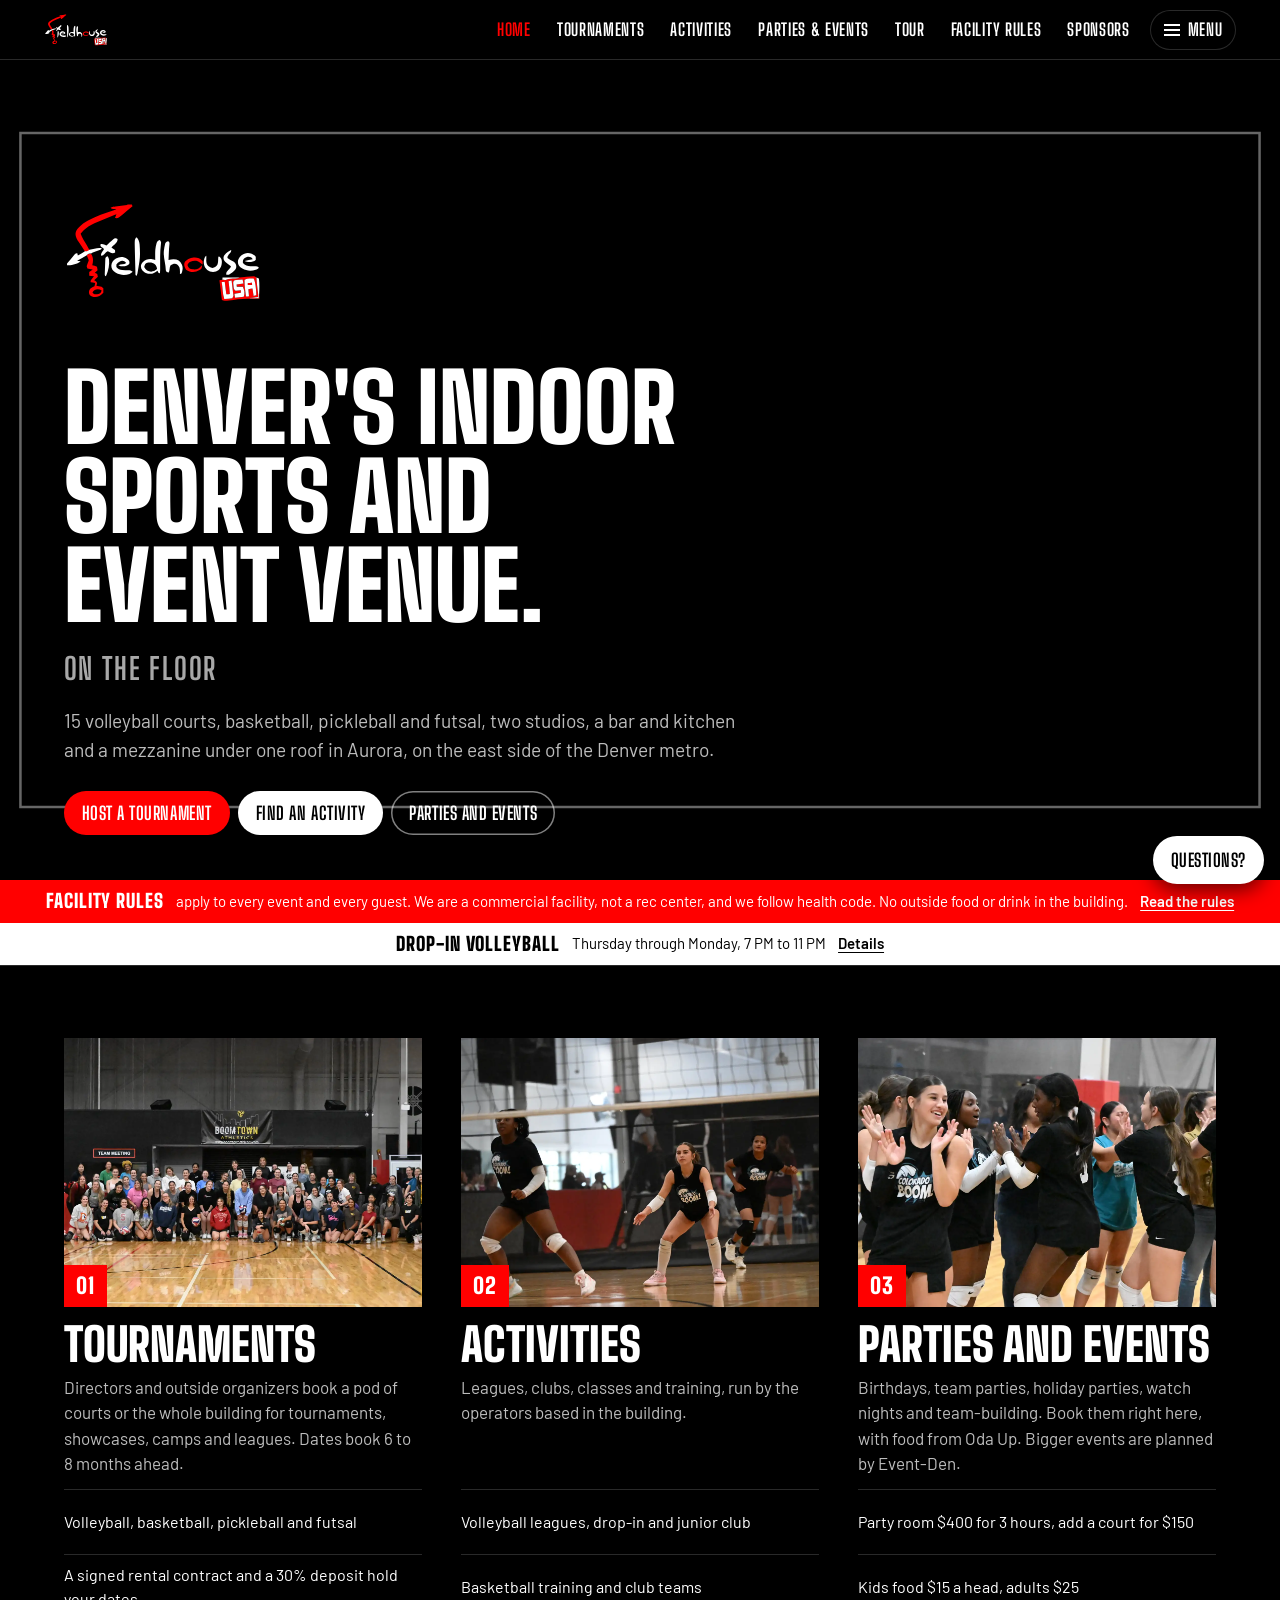
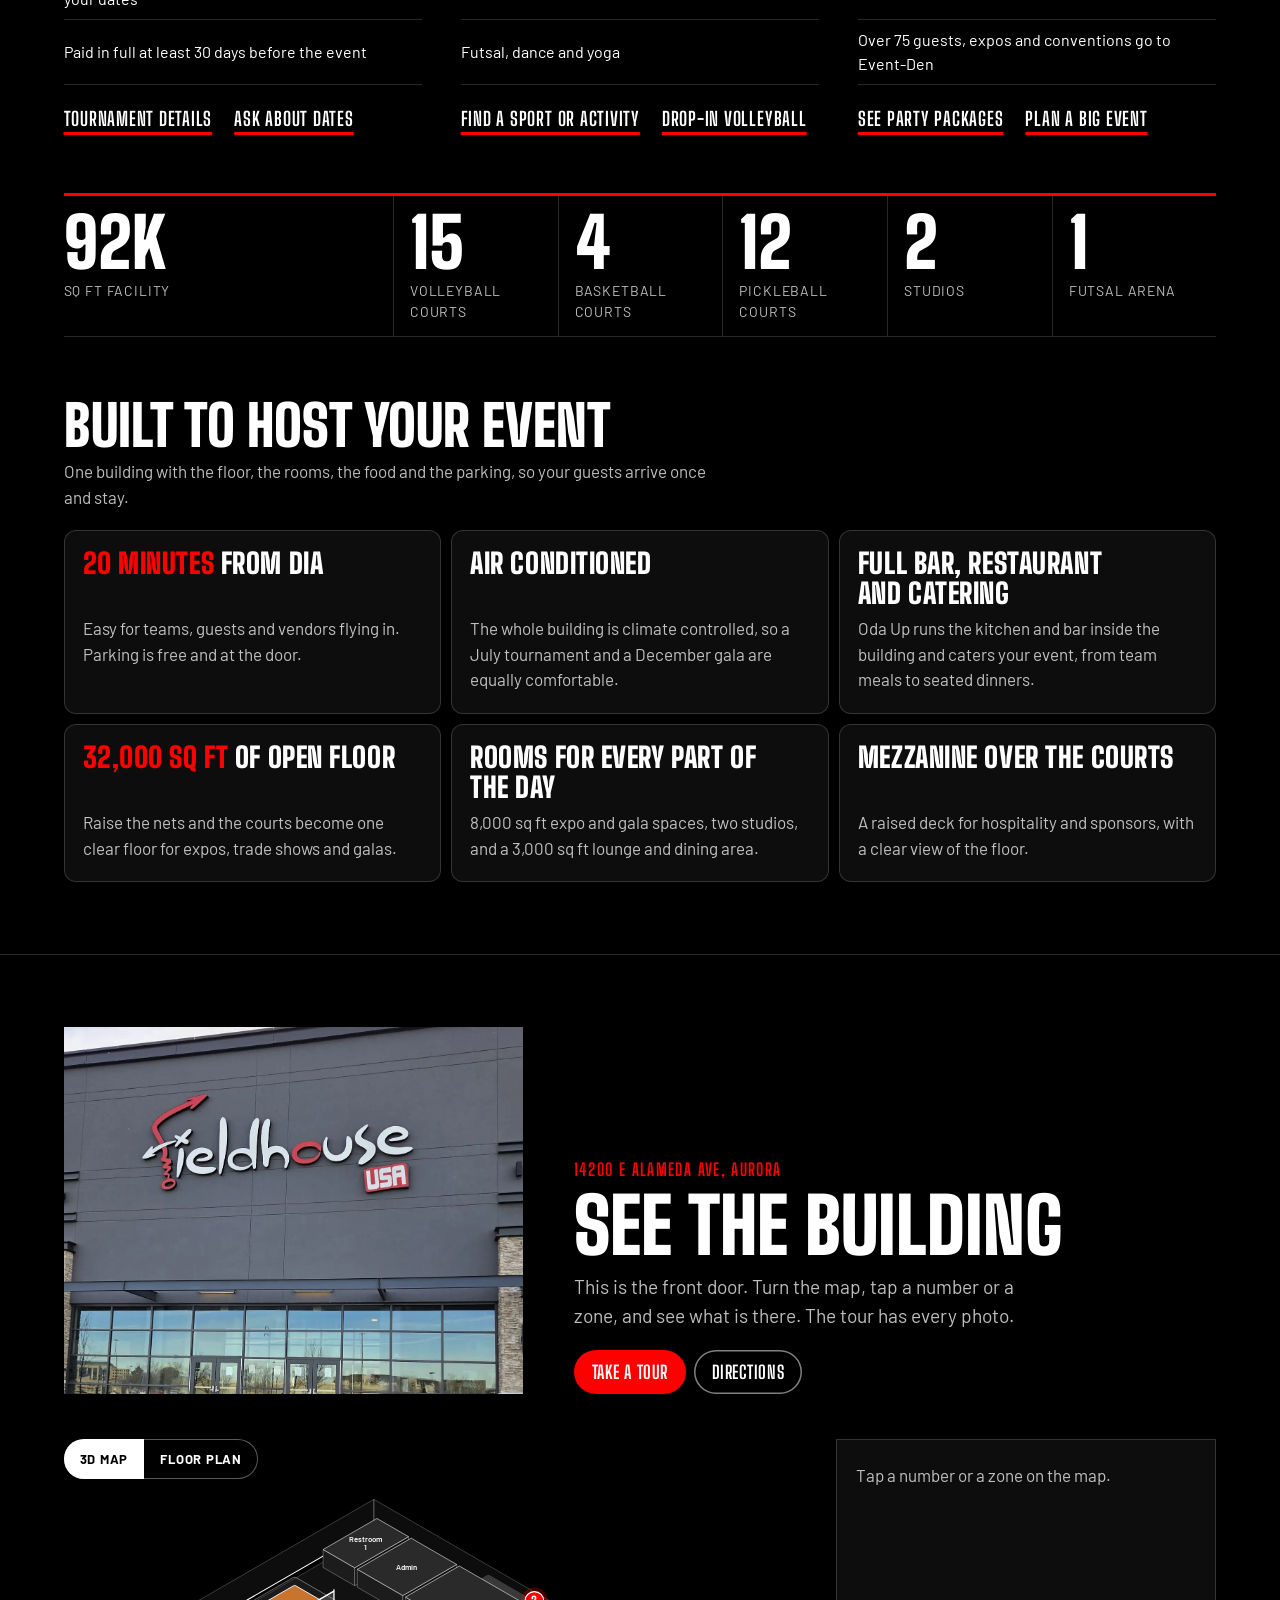
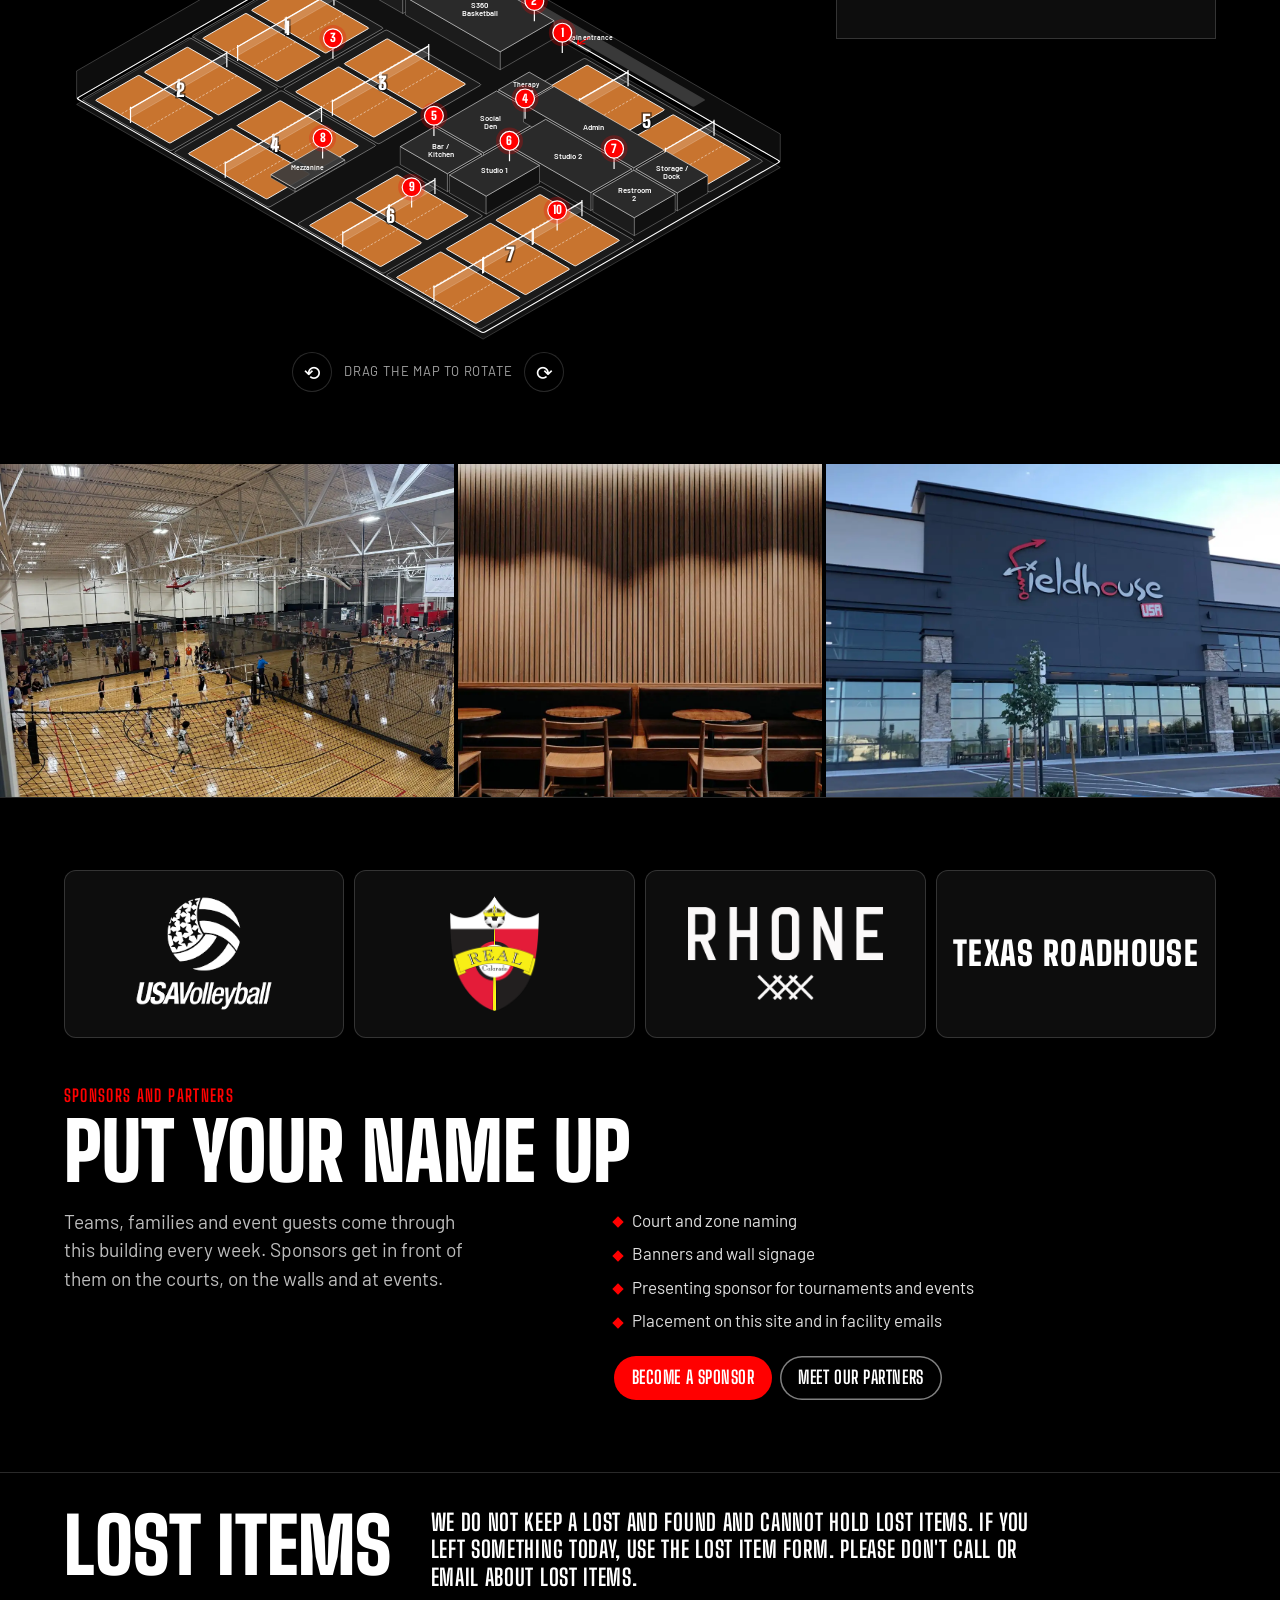
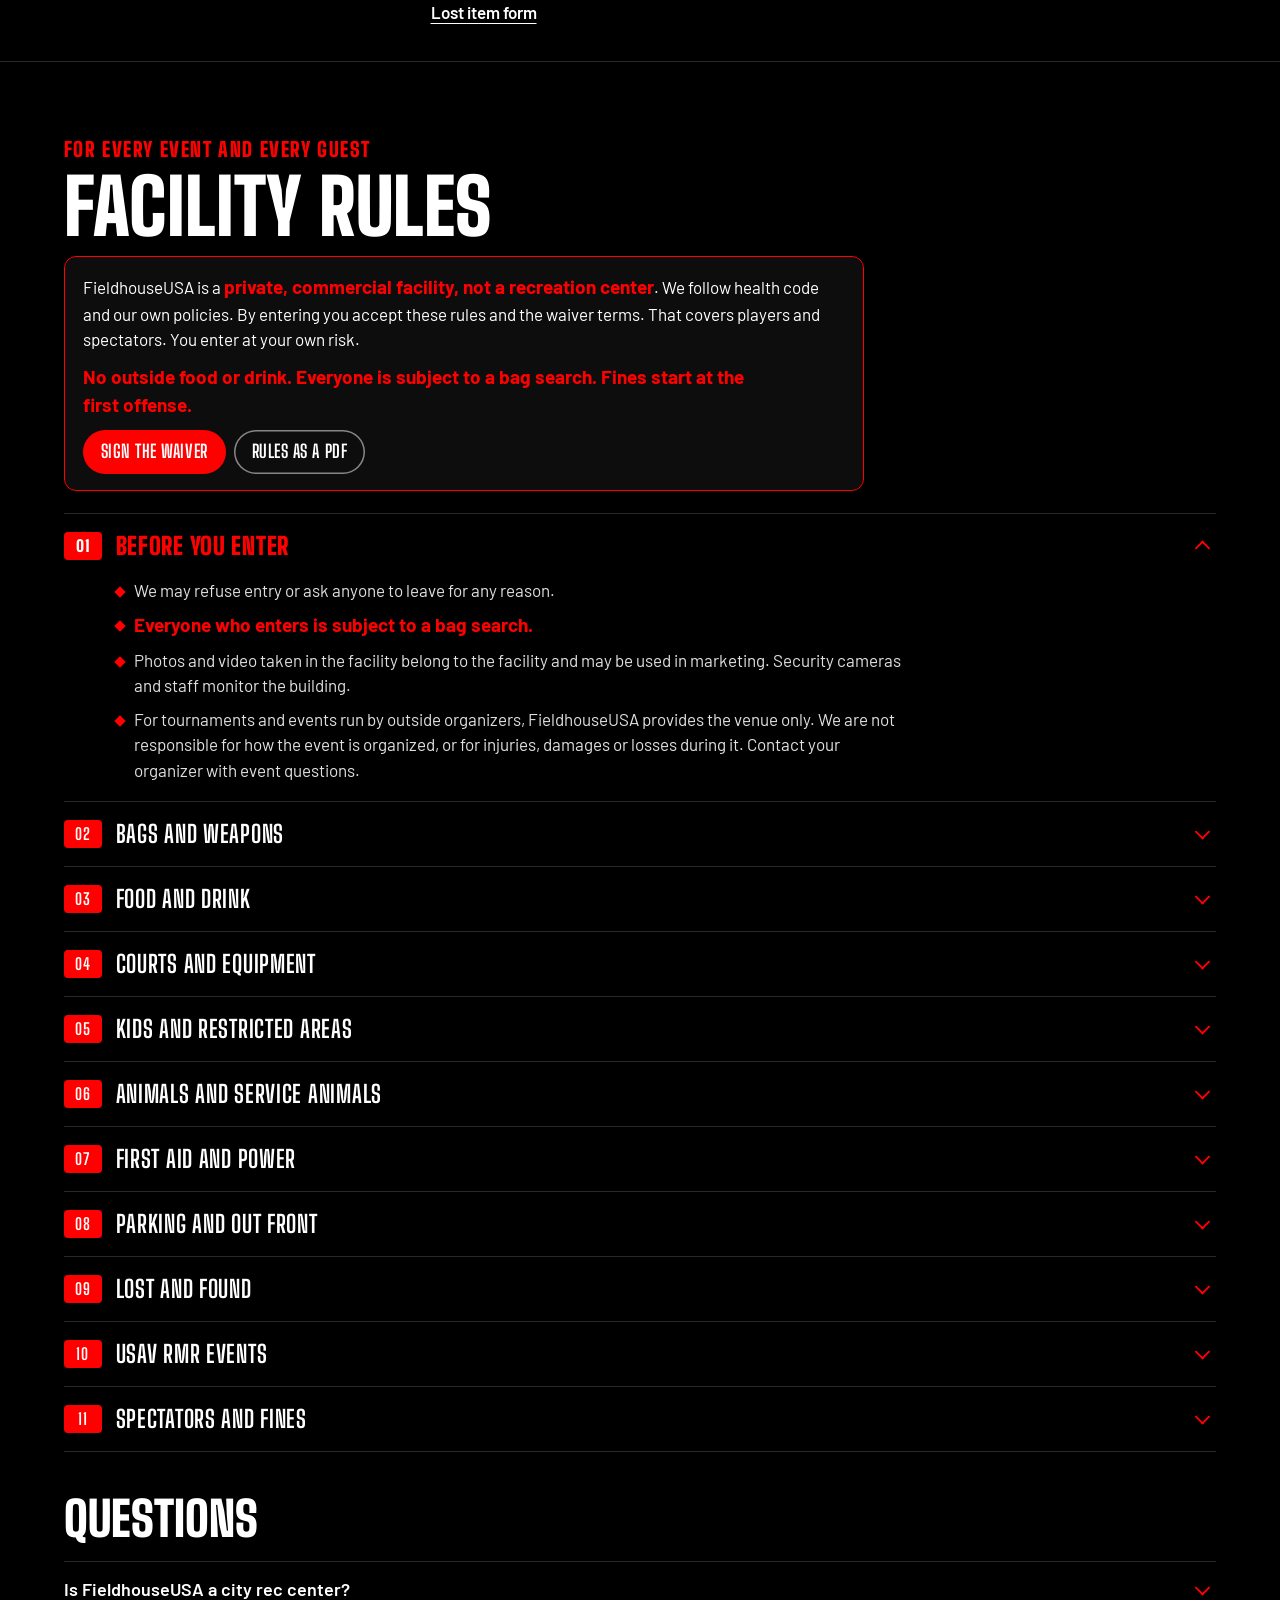
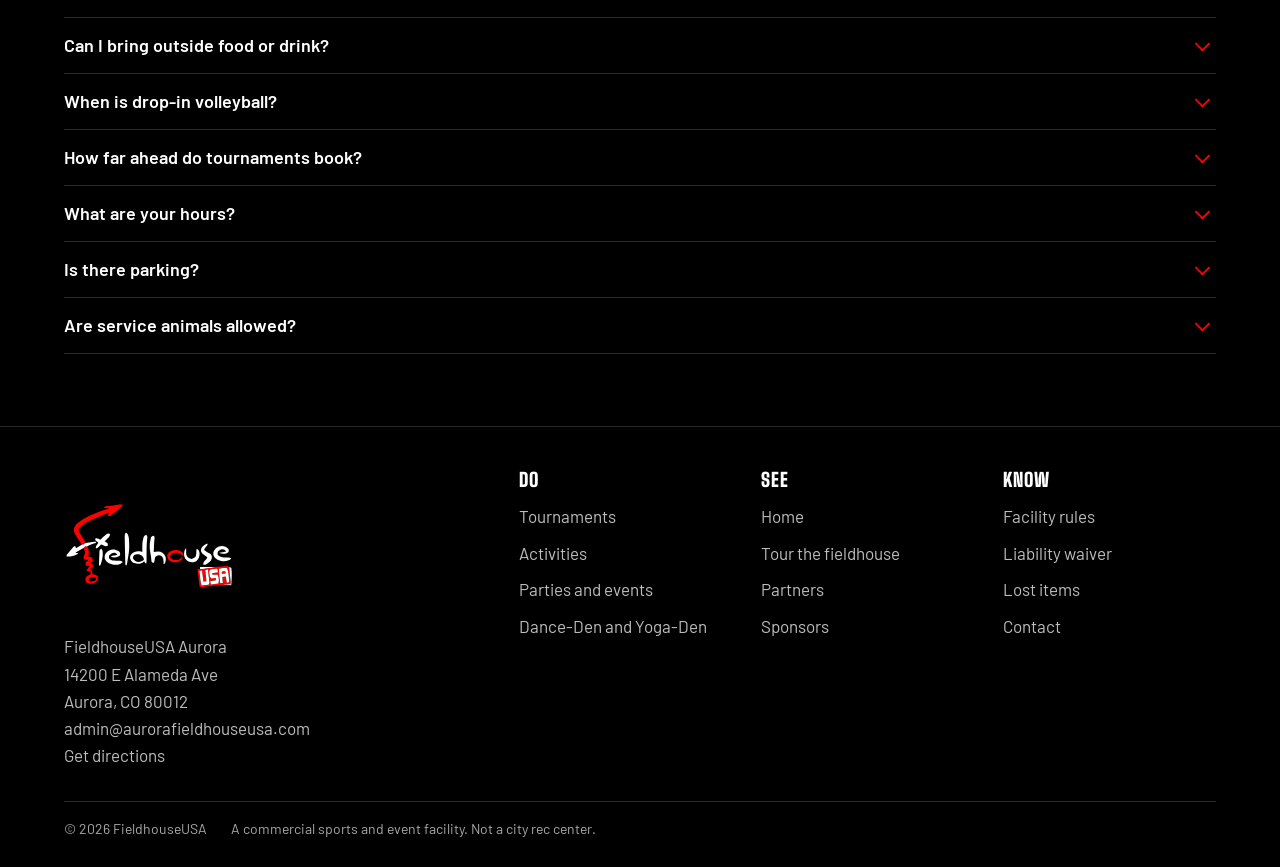
==== commit a9c34248: "Real photos across the site, a hidden photo library, more tournament types The site leaned on stock " ====
--- a/index.html
+++ b/index.html
@@ -225,21 +225,21 @@
     <h2 id="offer-h" class="sr">What you can do here</h2>
     <div class="ways">
       <article id="tournaments">
-        <a class="shot" href="tournaments.html"><img src="assets/fieldhouse-panorama.webp" srcset="assets/fieldhouse-panorama-800.webp 800w, assets/fieldhouse-panorama-1200.webp 1200w, assets/fieldhouse-panorama.webp 2000w" sizes="(max-width:900px) 190vw, min(56vw, 700px)" alt="A volleyball tournament in progress" loading="lazy" width="2000" height="764"><span>01</span></a>
+        <a class="shot" href="tournaments.html"><img src="assets/tournament-group.webp" alt="A big group of volleyball players on the hardwood under the Boomtown banner" loading="lazy" width="1600" height="1067"><span>01</span></a>
         <h3>Tournaments</h3>
         <p>Directors and outside organizers book a pod of courts or the whole building for tournaments, showcases, camps and leagues. Dates book 6 to 8 months ahead.</p>
         <ul><li>Volleyball, basketball, pickleball and futsal</li><li>A signed rental contract and a 30% deposit hold your dates</li><li>Paid in full at least 30 days before the event</li></ul>
         <p class="go"><a href="tournaments.html">Tournament details</a><a href="#ask" data-ask="tournament">Ask about dates</a></p>
       </article>
       <article id="activities">
-        <a class="shot" href="activities.html"><img src="assets/court-3.webp" alt="Volleyball on the hardwood courts" loading="lazy" width="1600" height="1067"><span>02</span></a>
+        <a class="shot" href="activities.html"><img src="assets/vb-women-defense.webp" alt="Women's volleyball players ready on defense" loading="lazy" width="1600" height="1067"><span>02</span></a>
         <h3>Activities</h3>
         <p>Leagues, clubs, classes and training, run by the operators based in the building.</p>
         <ul><li>Volleyball leagues, drop-in and junior club</li><li>Basketball training and club teams</li><li>Futsal, dance and yoga</li></ul>
         <p class="go"><a href="activities.html">Find a sport or activity</a><a href="https://www.boomtownathletics.com/drop-in.html" rel="noopener">Drop-in volleyball</a></p>
       </article>
       <article>
-        <a class="shot" href="events.html"><img src="assets/party-hero.webp" alt="Friends celebrating with confetti and balloons" loading="lazy" width="1400" height="900"><span>03</span></a>
+        <a class="shot" href="events.html"><img src="assets/team-high-fives.webp" alt="Players high-fiving down the line" loading="lazy" width="1600" height="1067"><span>03</span></a>
         <h3>Parties and events</h3>
         <p>Birthdays, team parties, holiday parties, watch nights and team-building. Book them right here, with food from Oda Up. Bigger events are planned by Event-Den.</p>
         <ul><li>Party room $400 for 3 hours, add a court for $150</li><li>Kids food $15 a head, adults $25</li><li>Over 75 guests, expos and conventions go to Event-Den</li></ul>
--- a/assets/site.css
+++ b/assets/site.css
@@ -172,5 +172,13 @@
 #chat form{display:flex;gap:6px;padding:10px 12px;border-top:1px solid var(--line)}
 #chat form input{min-height:42px}
 #chat form button{flex:none;min-height:42px;padding:0 14px;font-size:16px}
+/* photo grids: real photos from the building. --n sets the column count; .w2 spans two columns */
+.pgrid{display:grid;grid-template-columns:repeat(var(--n,3),minmax(0,1fr));gap:6px;margin-top:24px}
+.pgrid figure{margin:0;display:grid;grid-template-rows:1fr auto;background:#0b0b0b}
+.pgrid img{width:100%;height:100%;aspect-ratio:3/2;object-fit:cover}
+.pgrid .w2{grid-column:span 2}
+.pgrid .w2 img{aspect-ratio:auto;height:0;min-height:100%;object-position:50% 30%}
+.pgrid figcaption{padding:8px 10px 10px;font-size:15px;line-height:1.35;color:var(--ink-2)}
+@media (max-width:700px){.pgrid{grid-template-columns:1fr 1fr}.pgrid .w2{grid-column:1/-1}}
 /* no single words stranded on a last line */
 h1,h2,h3,summary,.lede,dt{text-wrap:balance}p,li,dd{text-wrap:pretty}
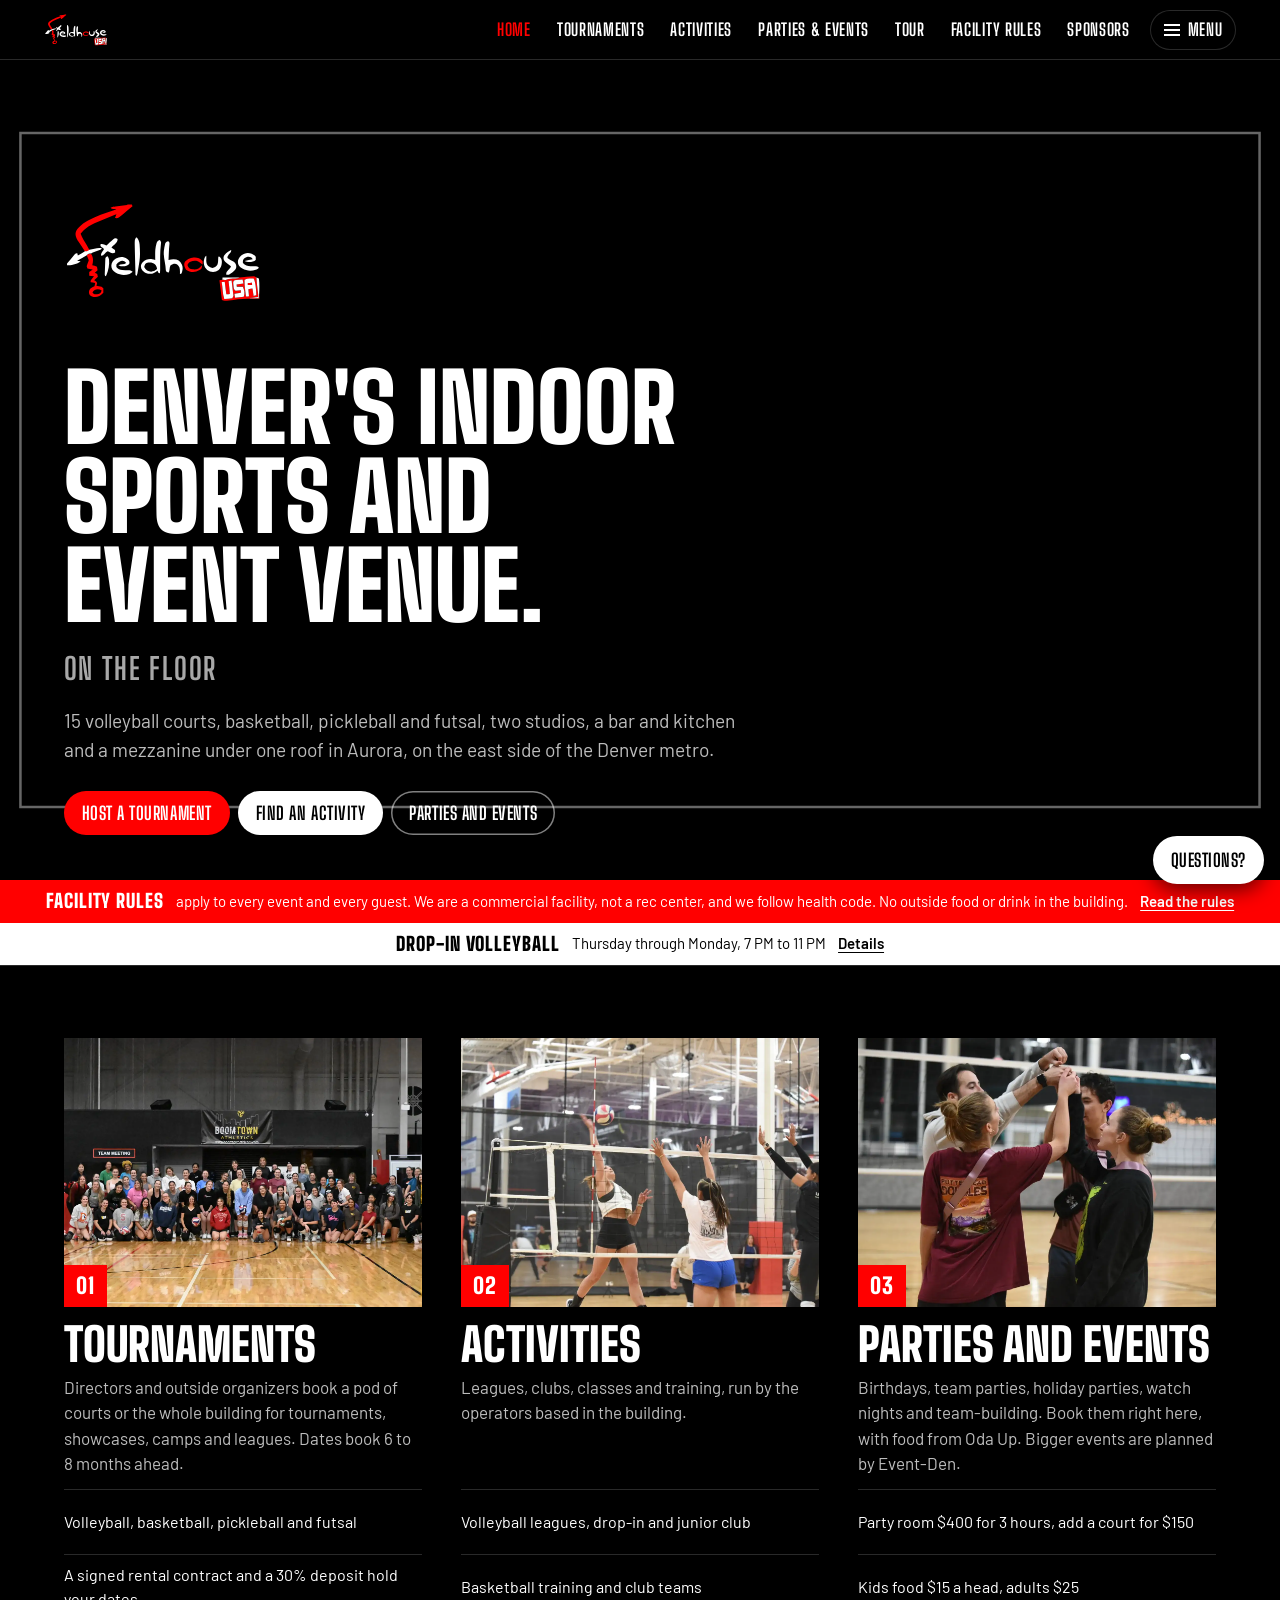
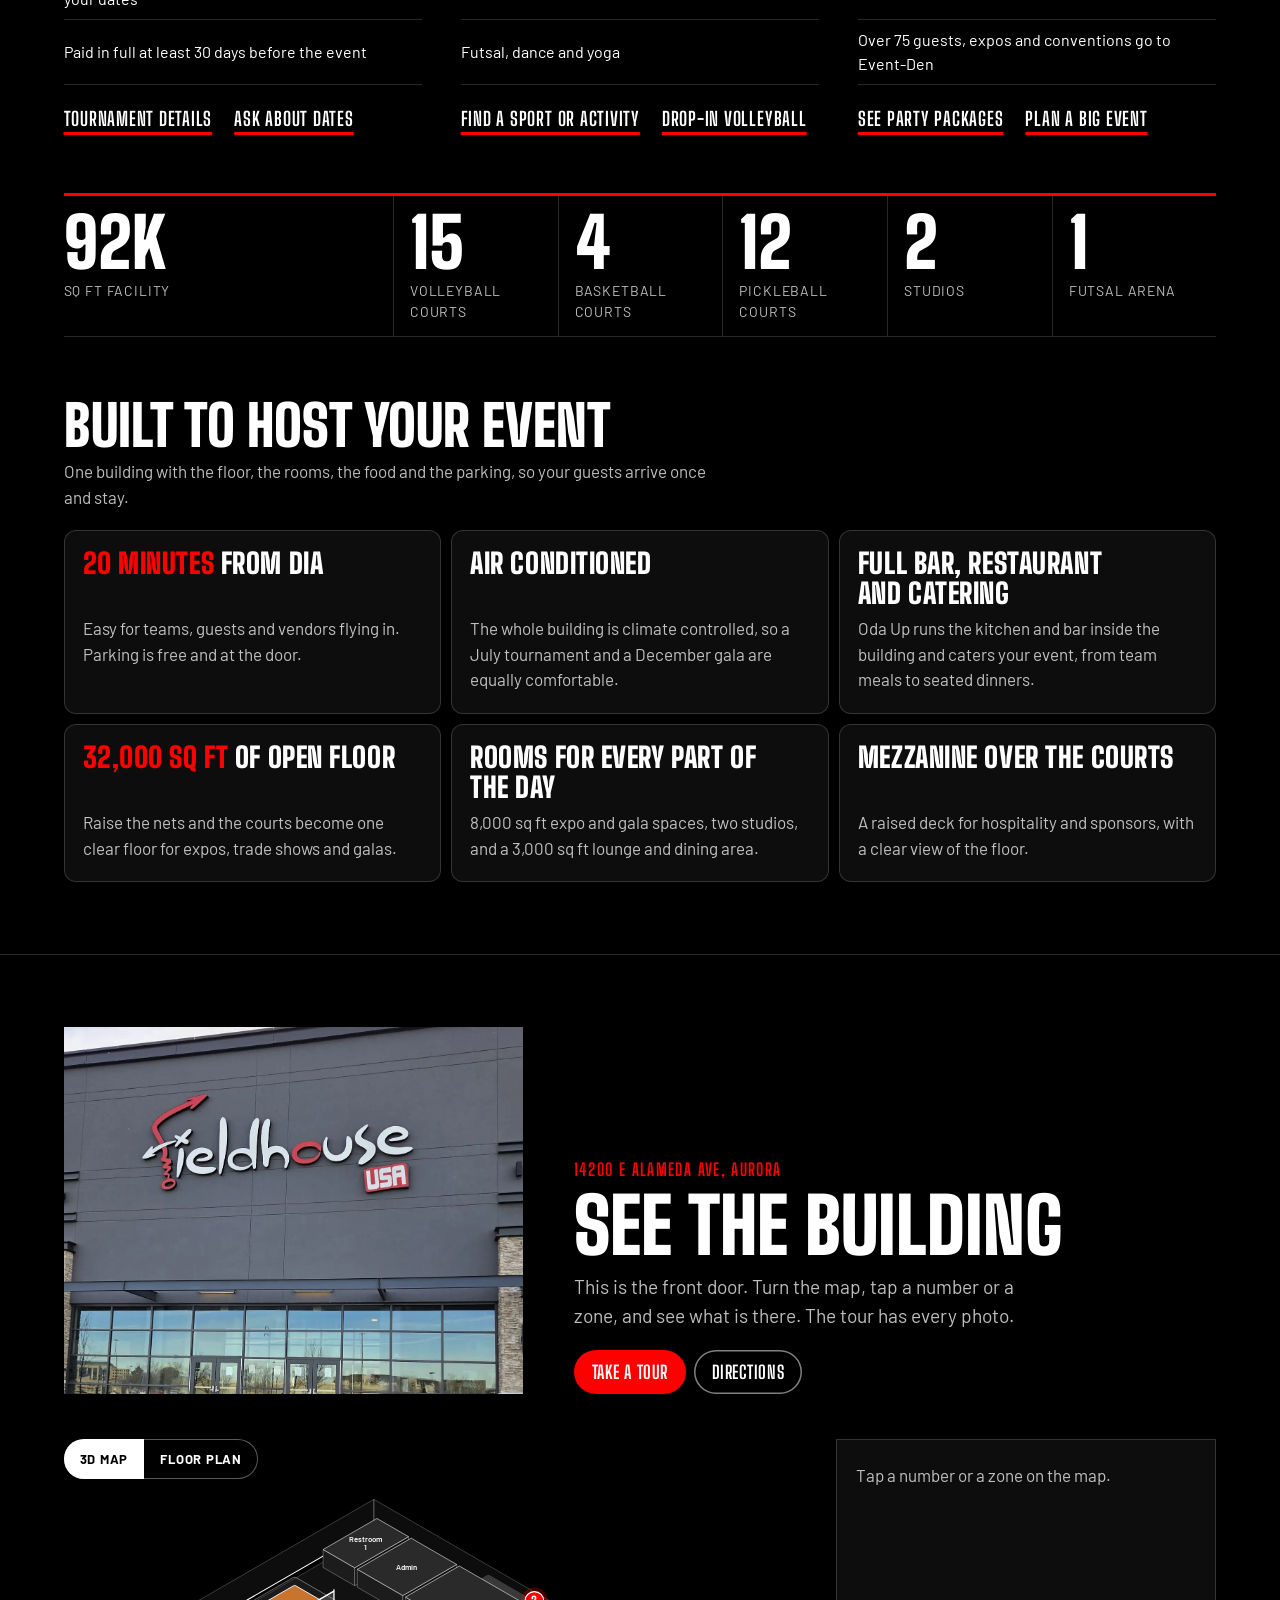
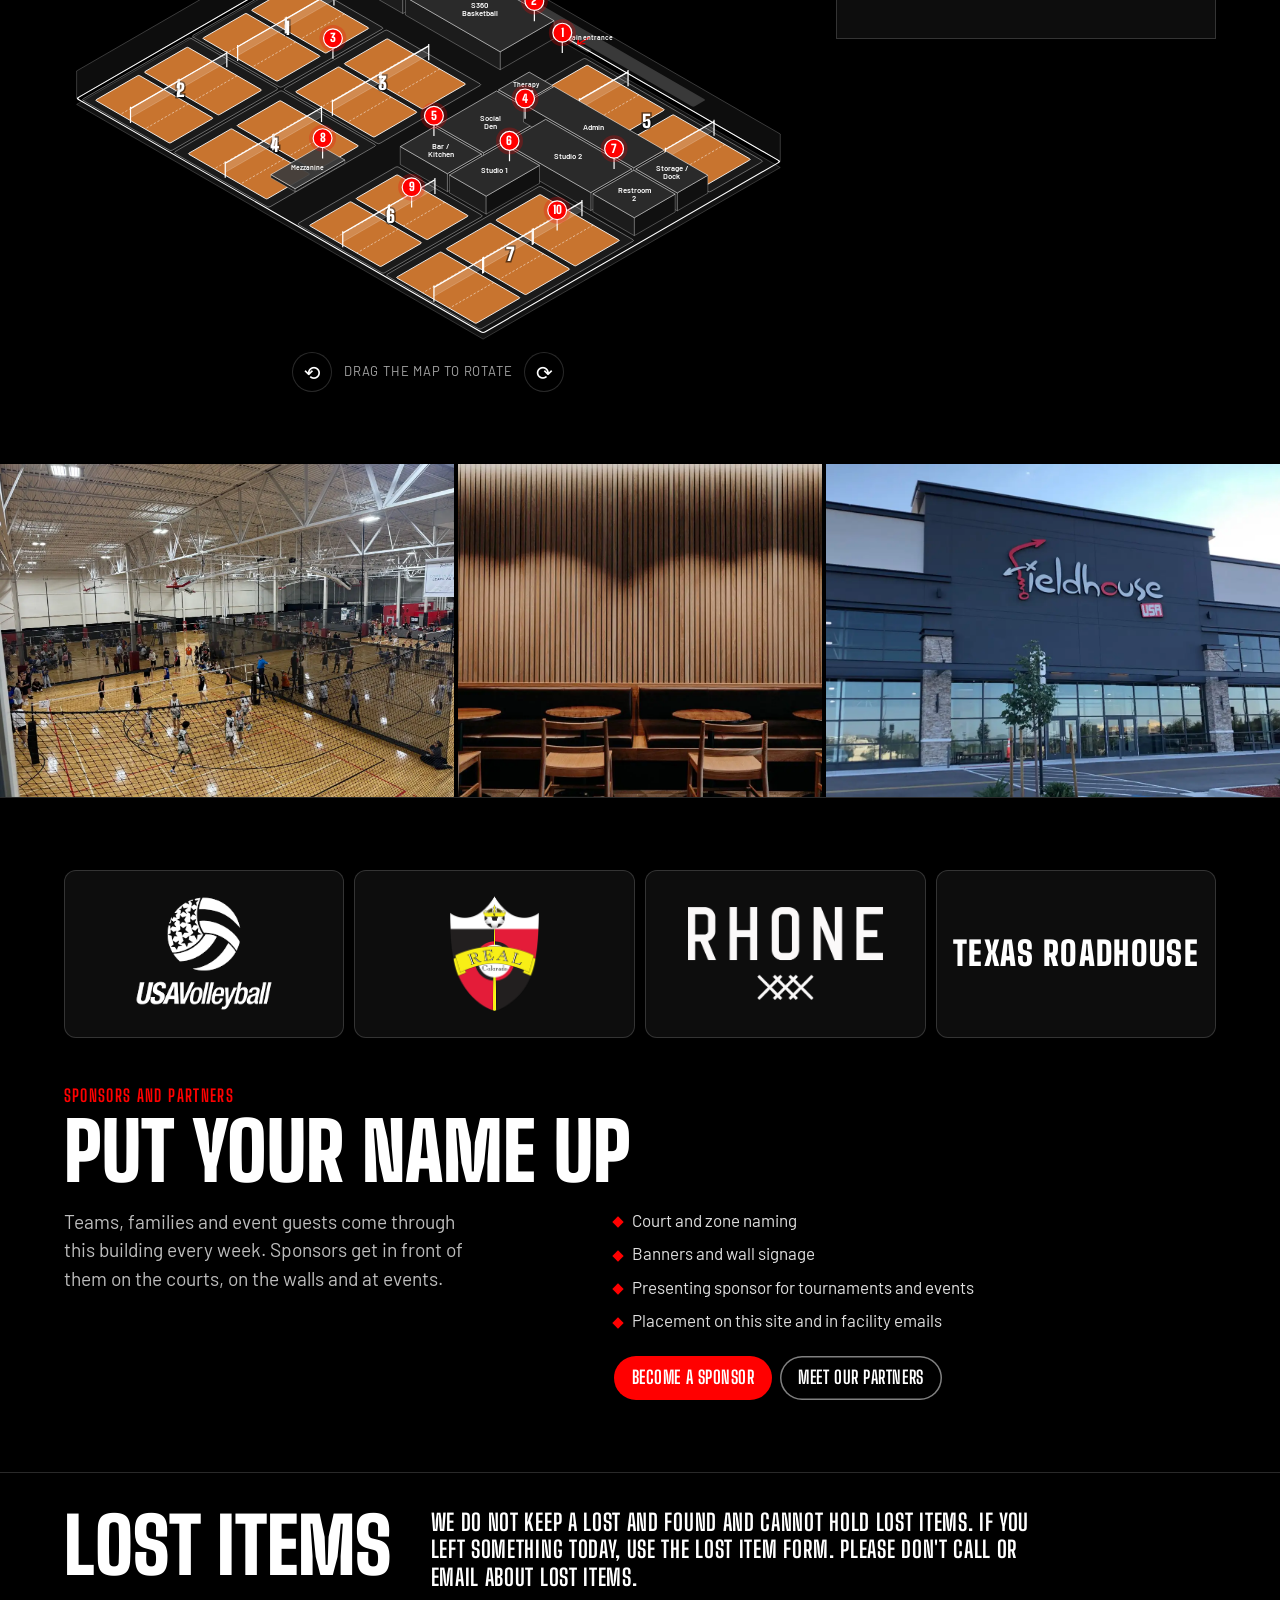
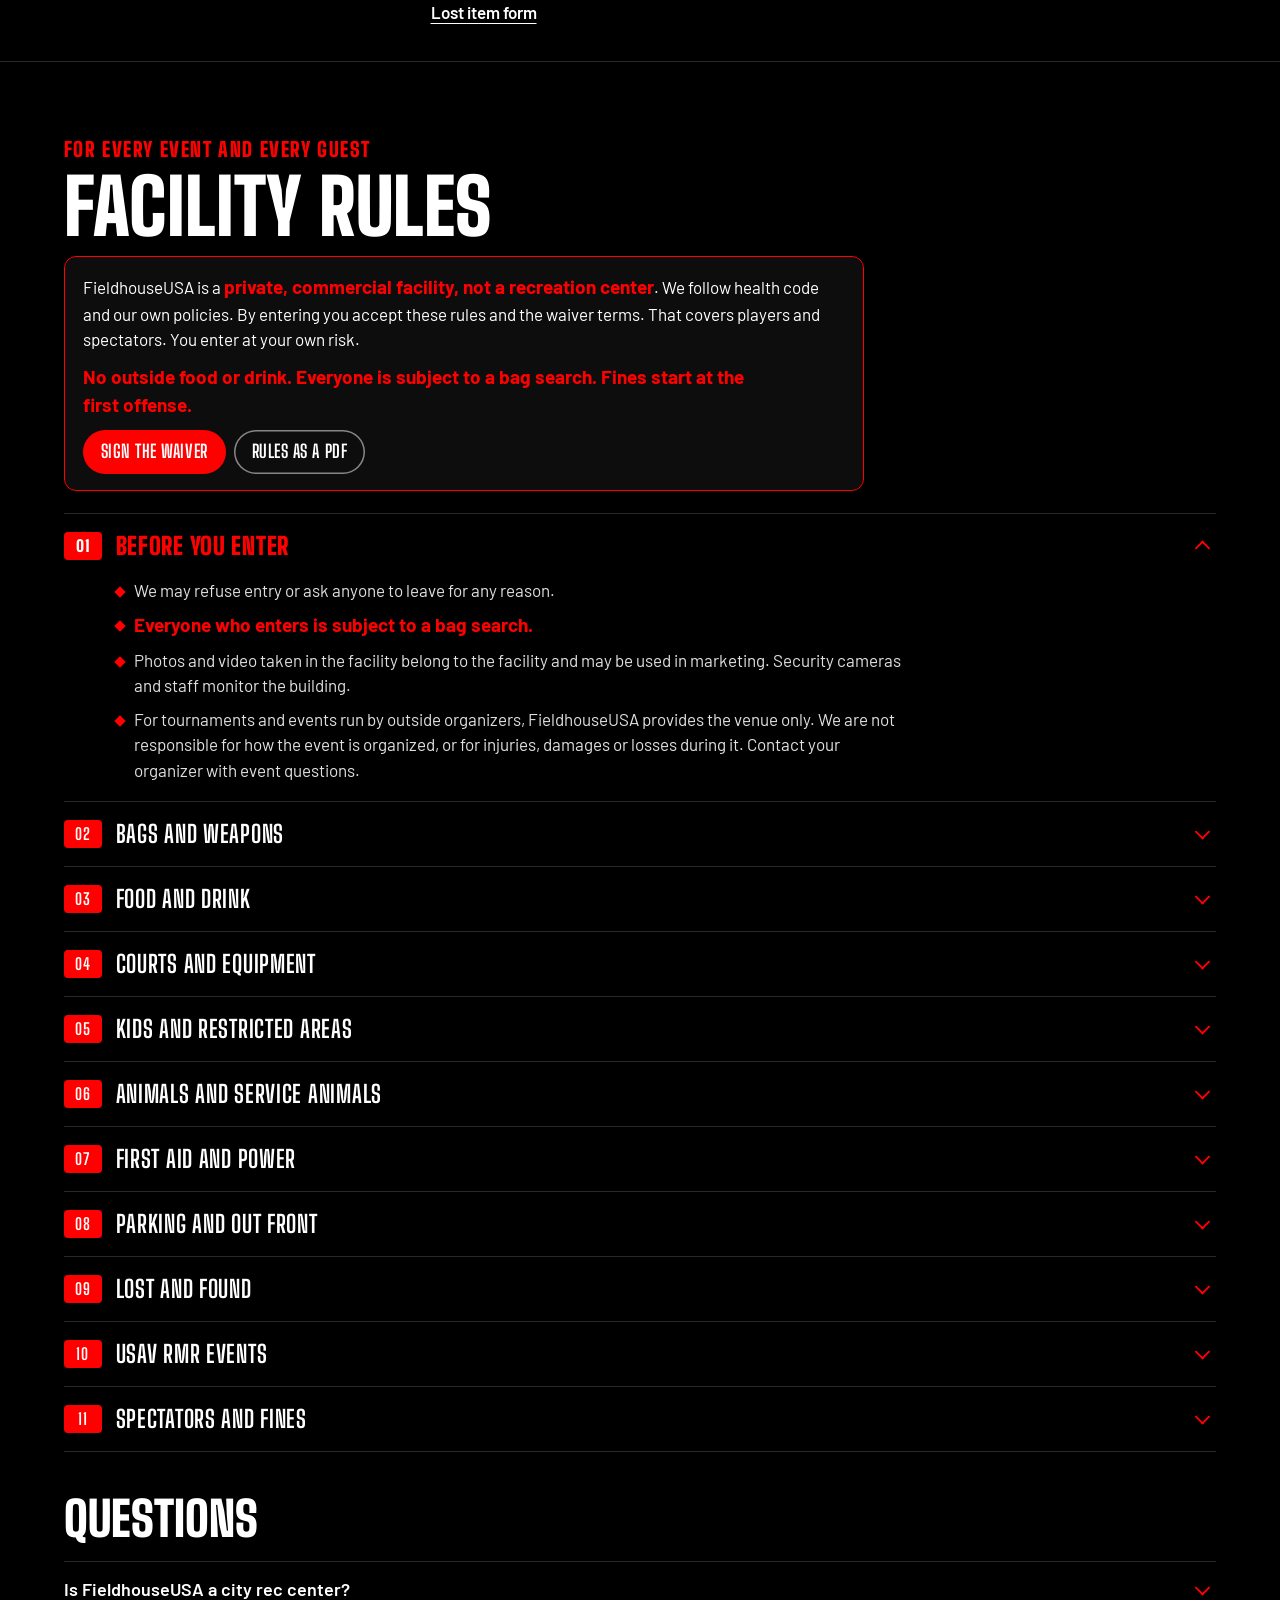
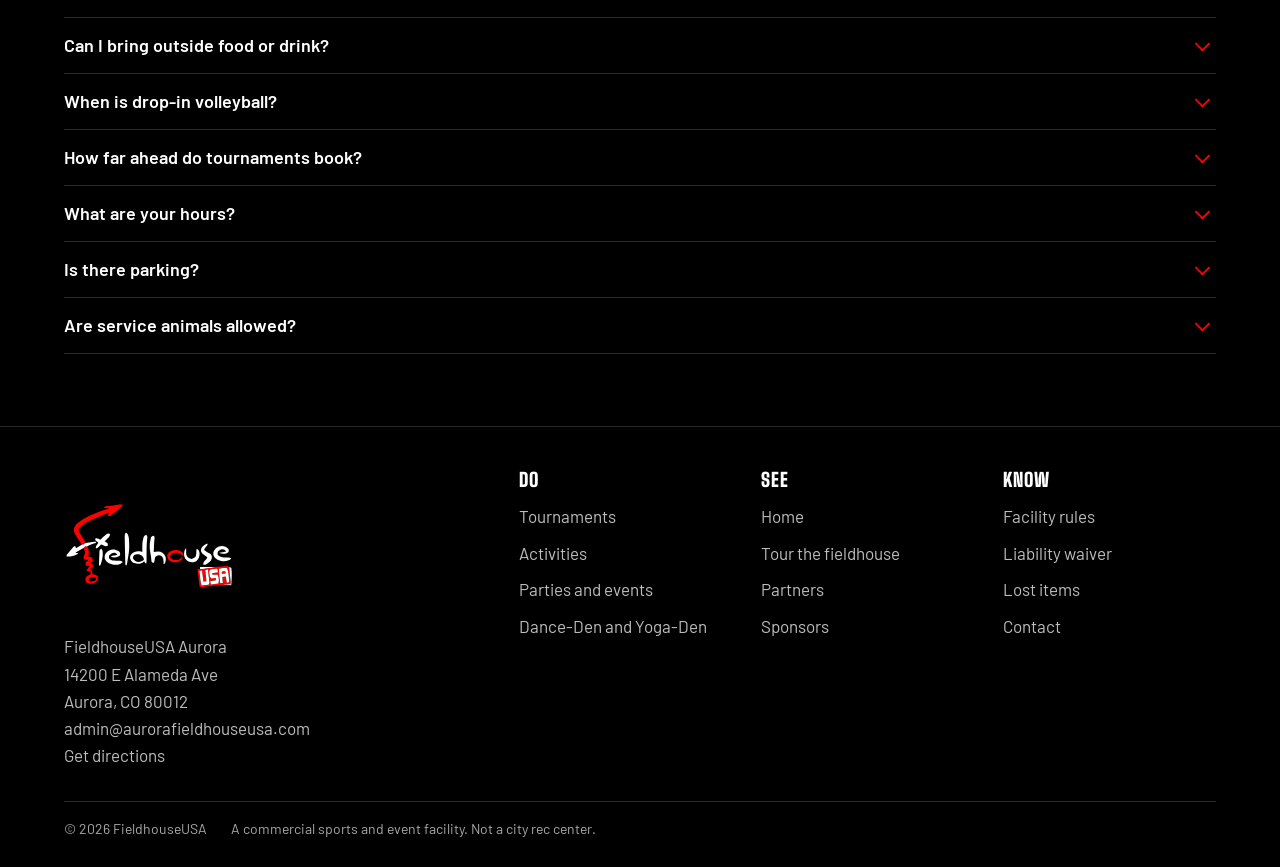
==== commit ebf63a43: "Photo and copy pass: zones, party page, tournaments, home - Zones: red/blue sports-court photos move" ====
--- a/index.html
+++ b/index.html
@@ -232,14 +232,14 @@
         <p class="go"><a href="tournaments.html">Tournament details</a><a href="#ask" data-ask="tournament">Ask about dates</a></p>
       </article>
       <article id="activities">
-        <a class="shot" href="activities.html"><img src="assets/vb-women-defense.webp" alt="Women's volleyball players ready on defense" loading="lazy" width="1600" height="1067"><span>02</span></a>
+        <a class="shot" href="activities.html"><img src="assets/league-attack-bright-lights.webp" alt="A women's league attacker hitting past the block under the fieldhouse lights" loading="lazy" width="1600" height="1068" style="object-position:45% 40%"><span>02</span></a>
         <h3>Activities</h3>
         <p>Leagues, clubs, classes and training, run by the operators based in the building.</p>
         <ul><li>Volleyball leagues, drop-in and junior club</li><li>Basketball training and club teams</li><li>Futsal, dance and yoga</li></ul>
         <p class="go"><a href="activities.html">Find a sport or activity</a><a href="https://www.boomtownathletics.com/drop-in.html" rel="noopener">Drop-in volleyball</a></p>
       </article>
       <article>
-        <a class="shot" href="events.html"><img src="assets/team-high-fives.webp" alt="Players high-fiving down the line" loading="lazy" width="1600" height="1067"><span>03</span></a>
+        <a class="shot" href="events.html"><img src="assets/team-hands-in.webp" alt="Friends stacking hands at the net before a game" loading="lazy" width="1600" height="1068" style="object-position:50% 30%"><span>03</span></a>
         <h3>Parties and events</h3>
         <p>Birthdays, team parties, holiday parties, watch nights and team-building. Book them right here, with food from Oda Up. Bigger events are planned by Event-Den.</p>
         <ul><li>Party room $400 for 3 hours, add a court for $150</li><li>Kids food $15 a head, adults $25</li><li>Over 75 guests, expos and conventions go to Event-Den</li></ul>
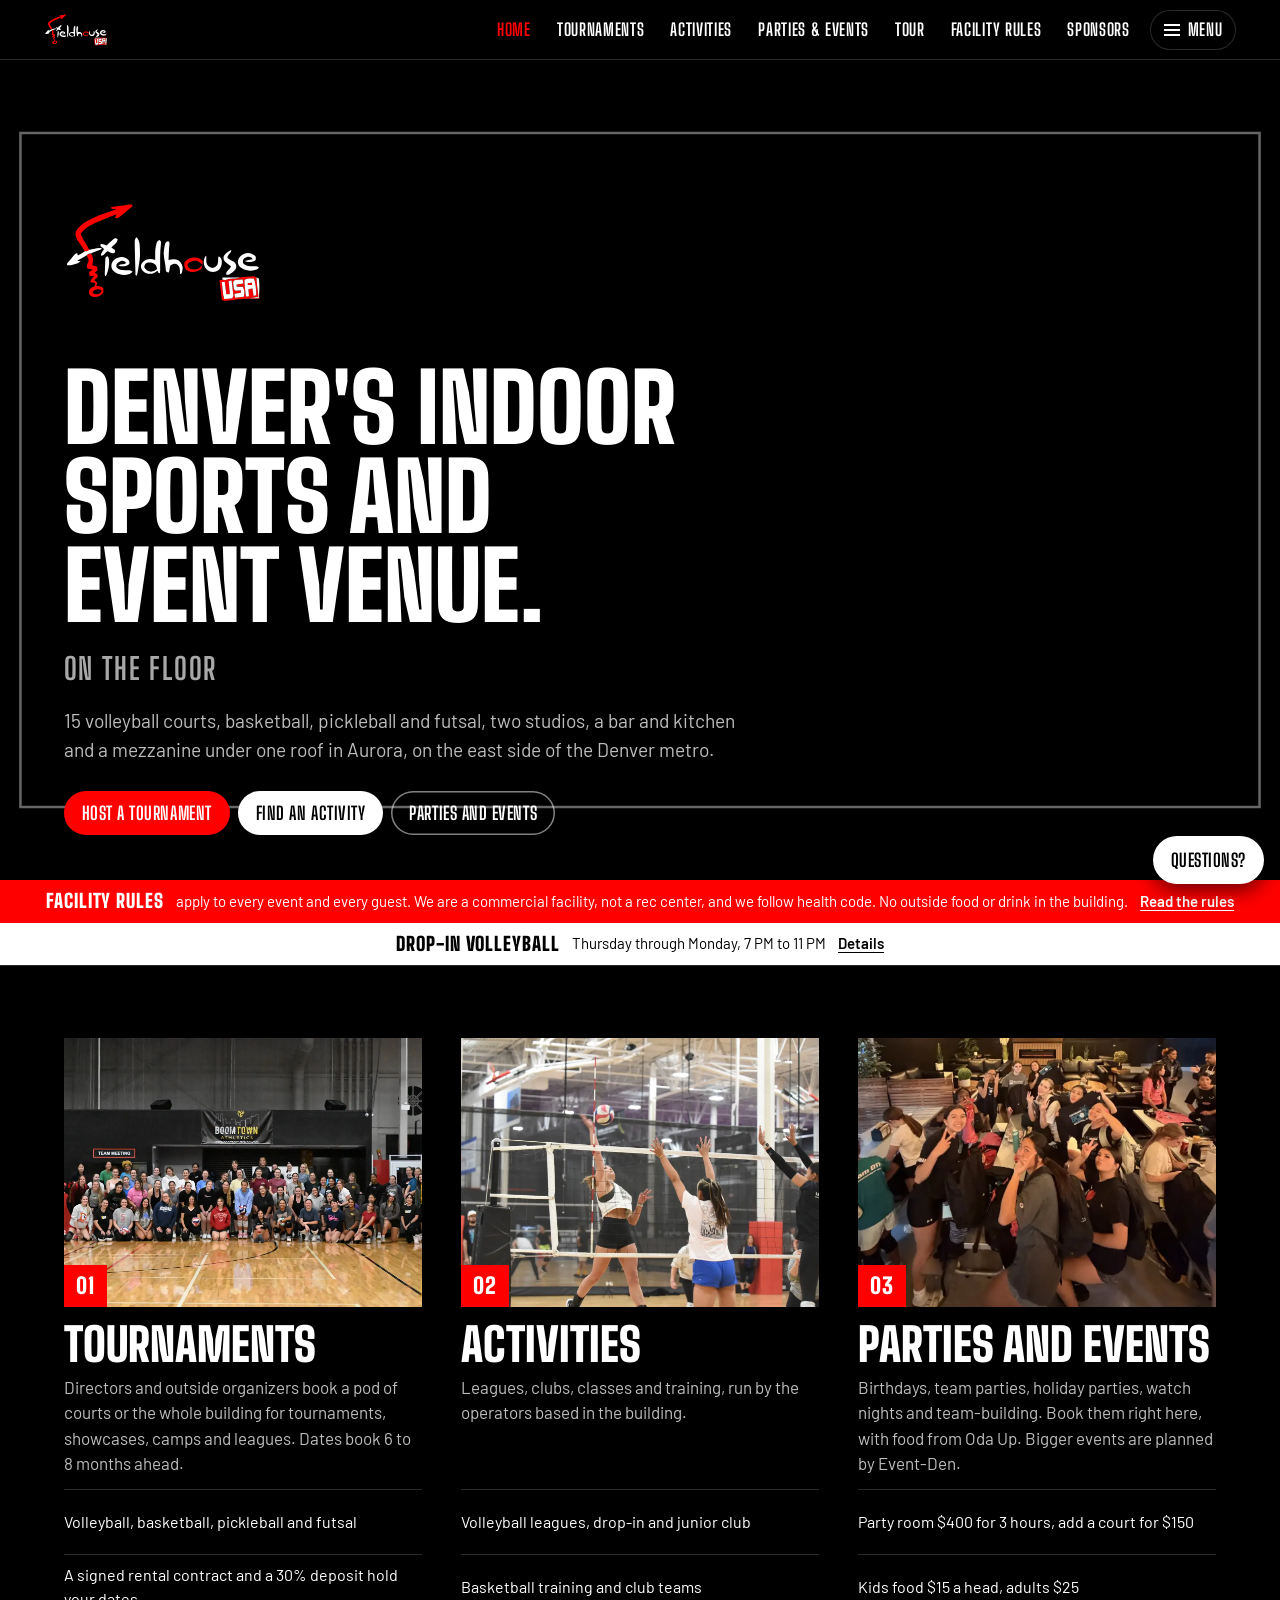
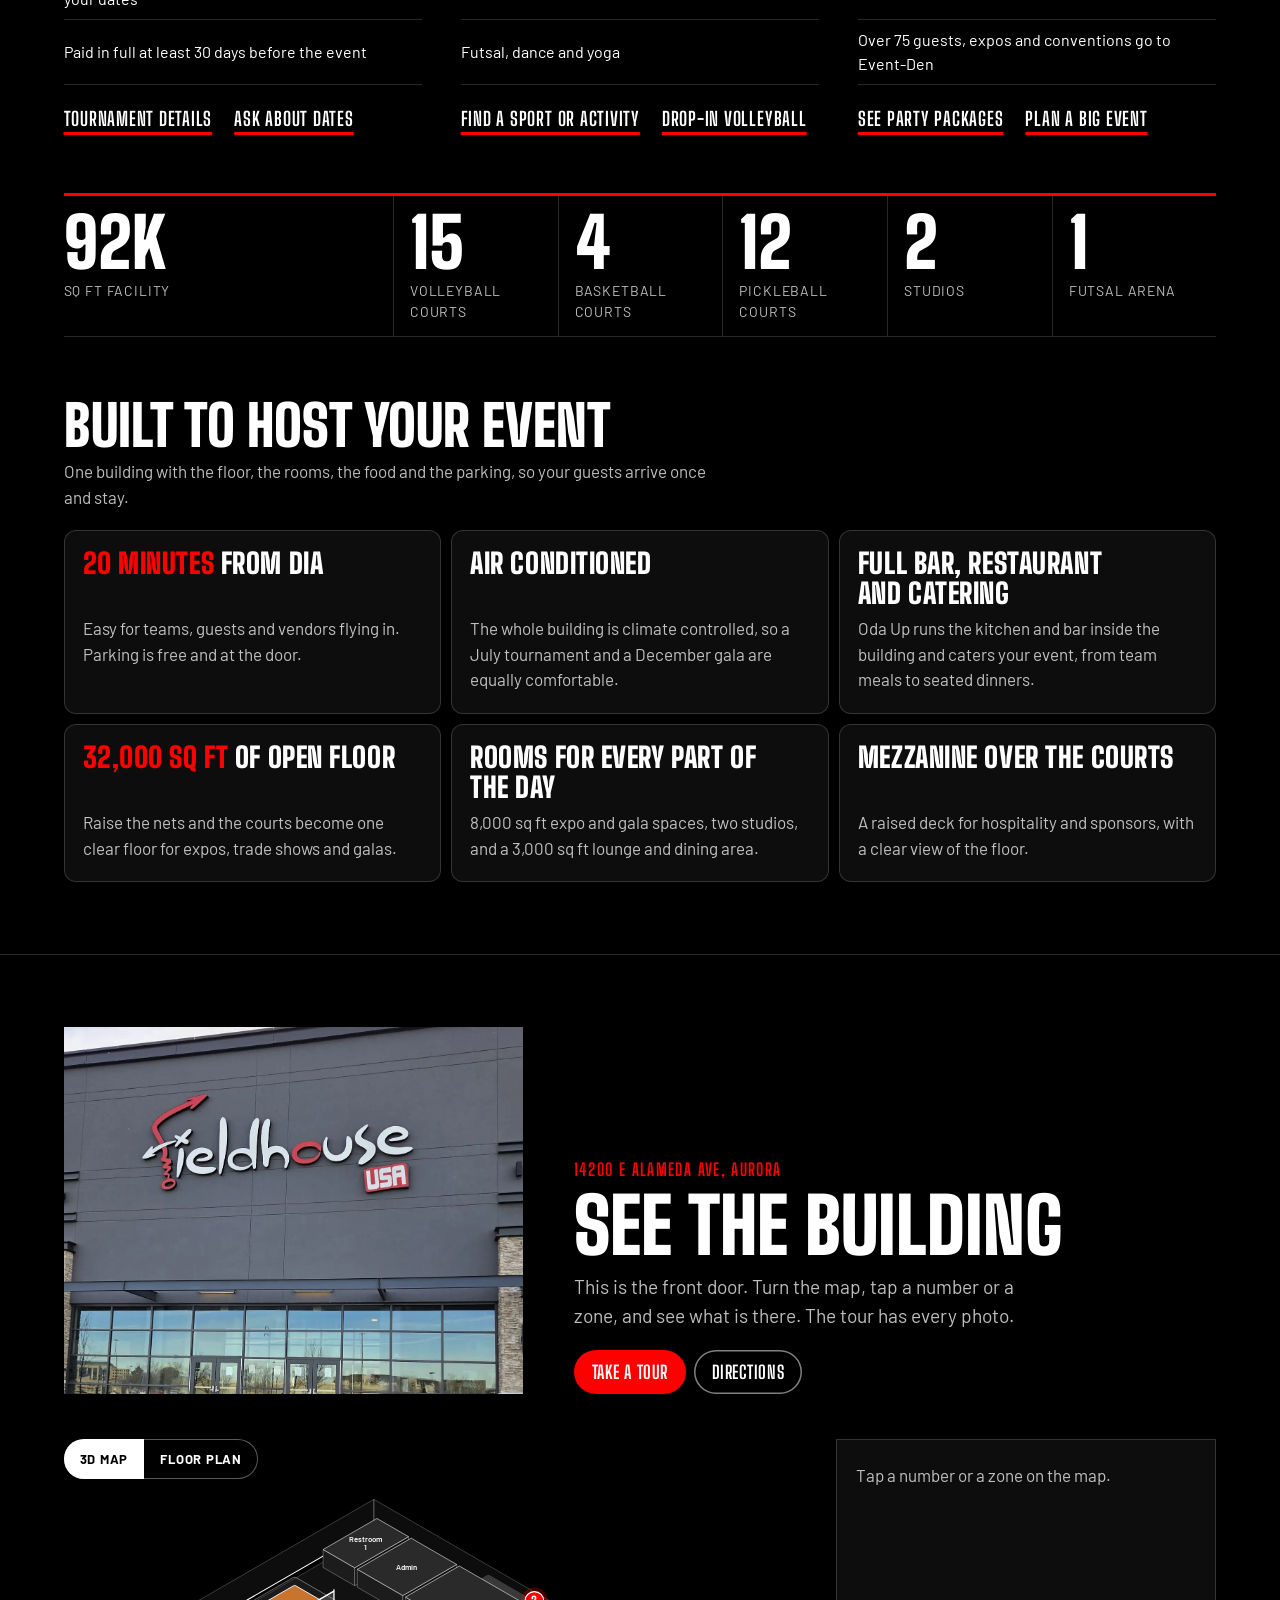
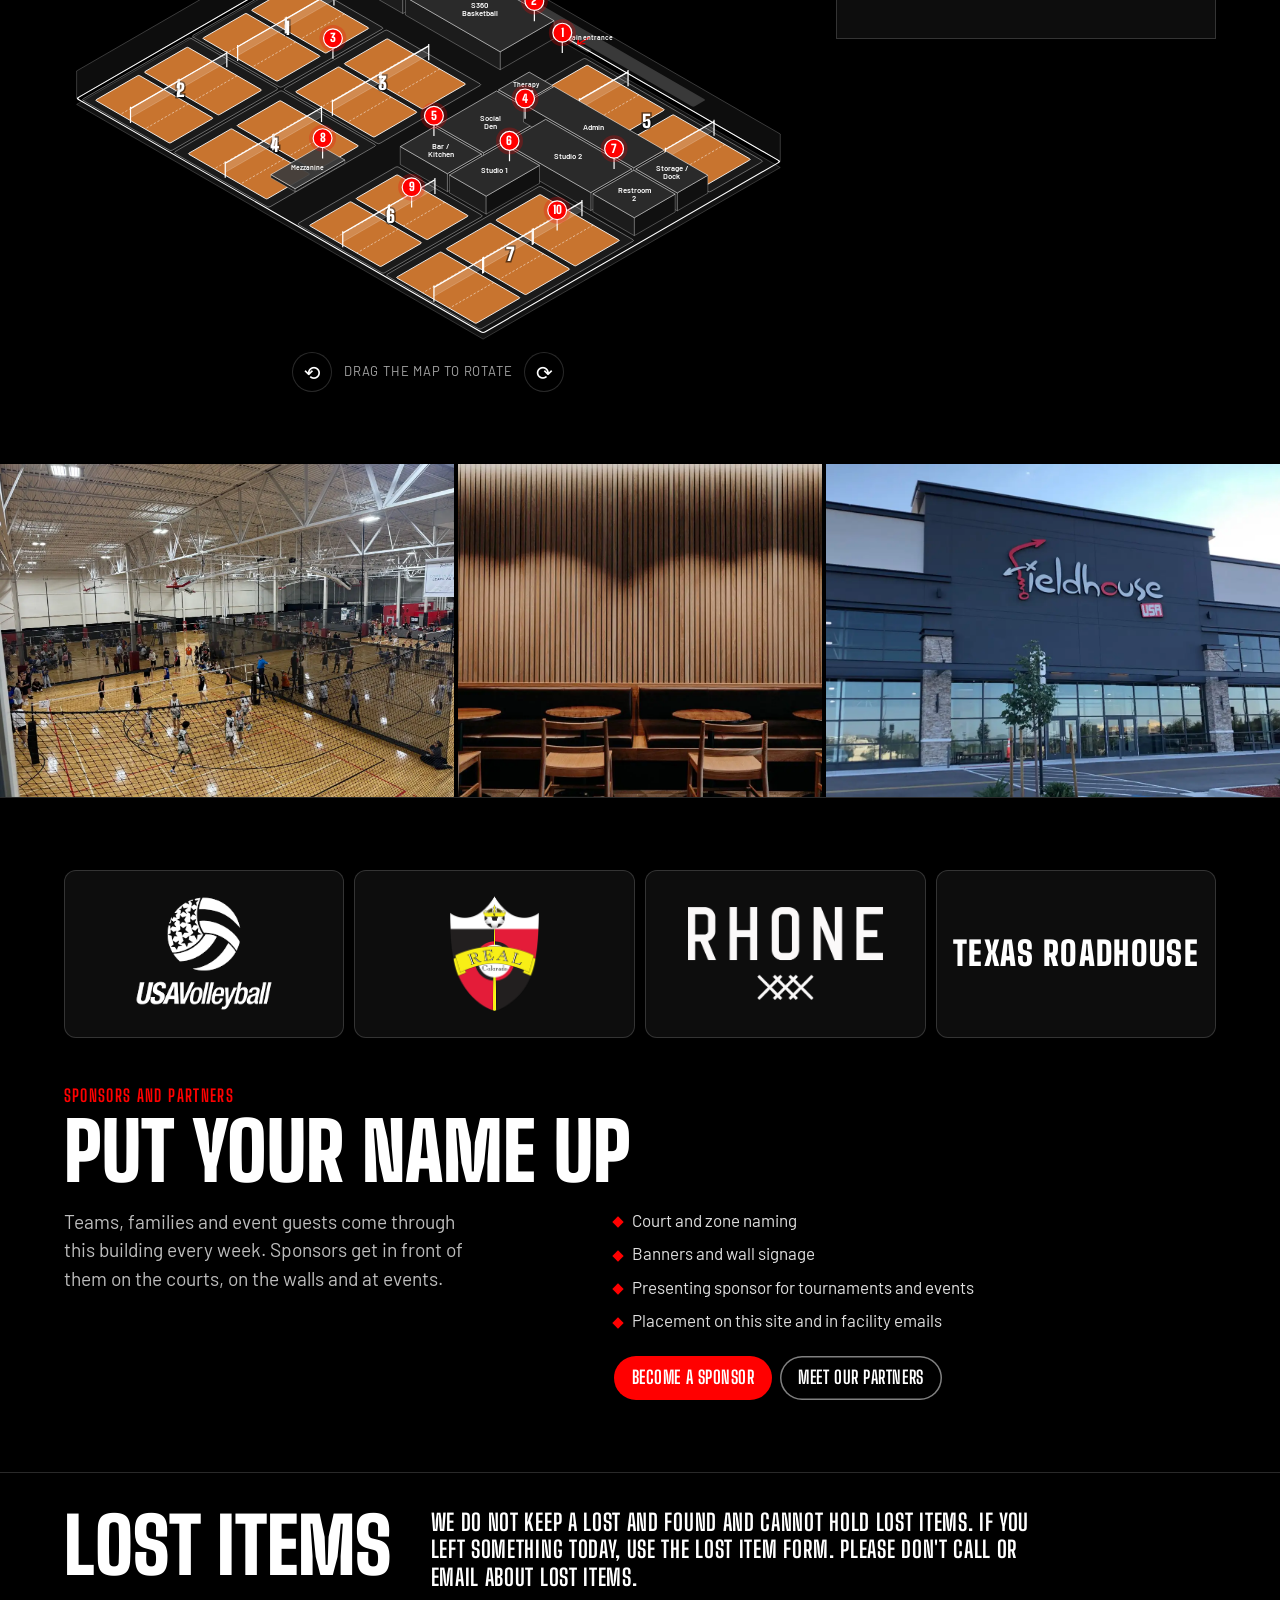
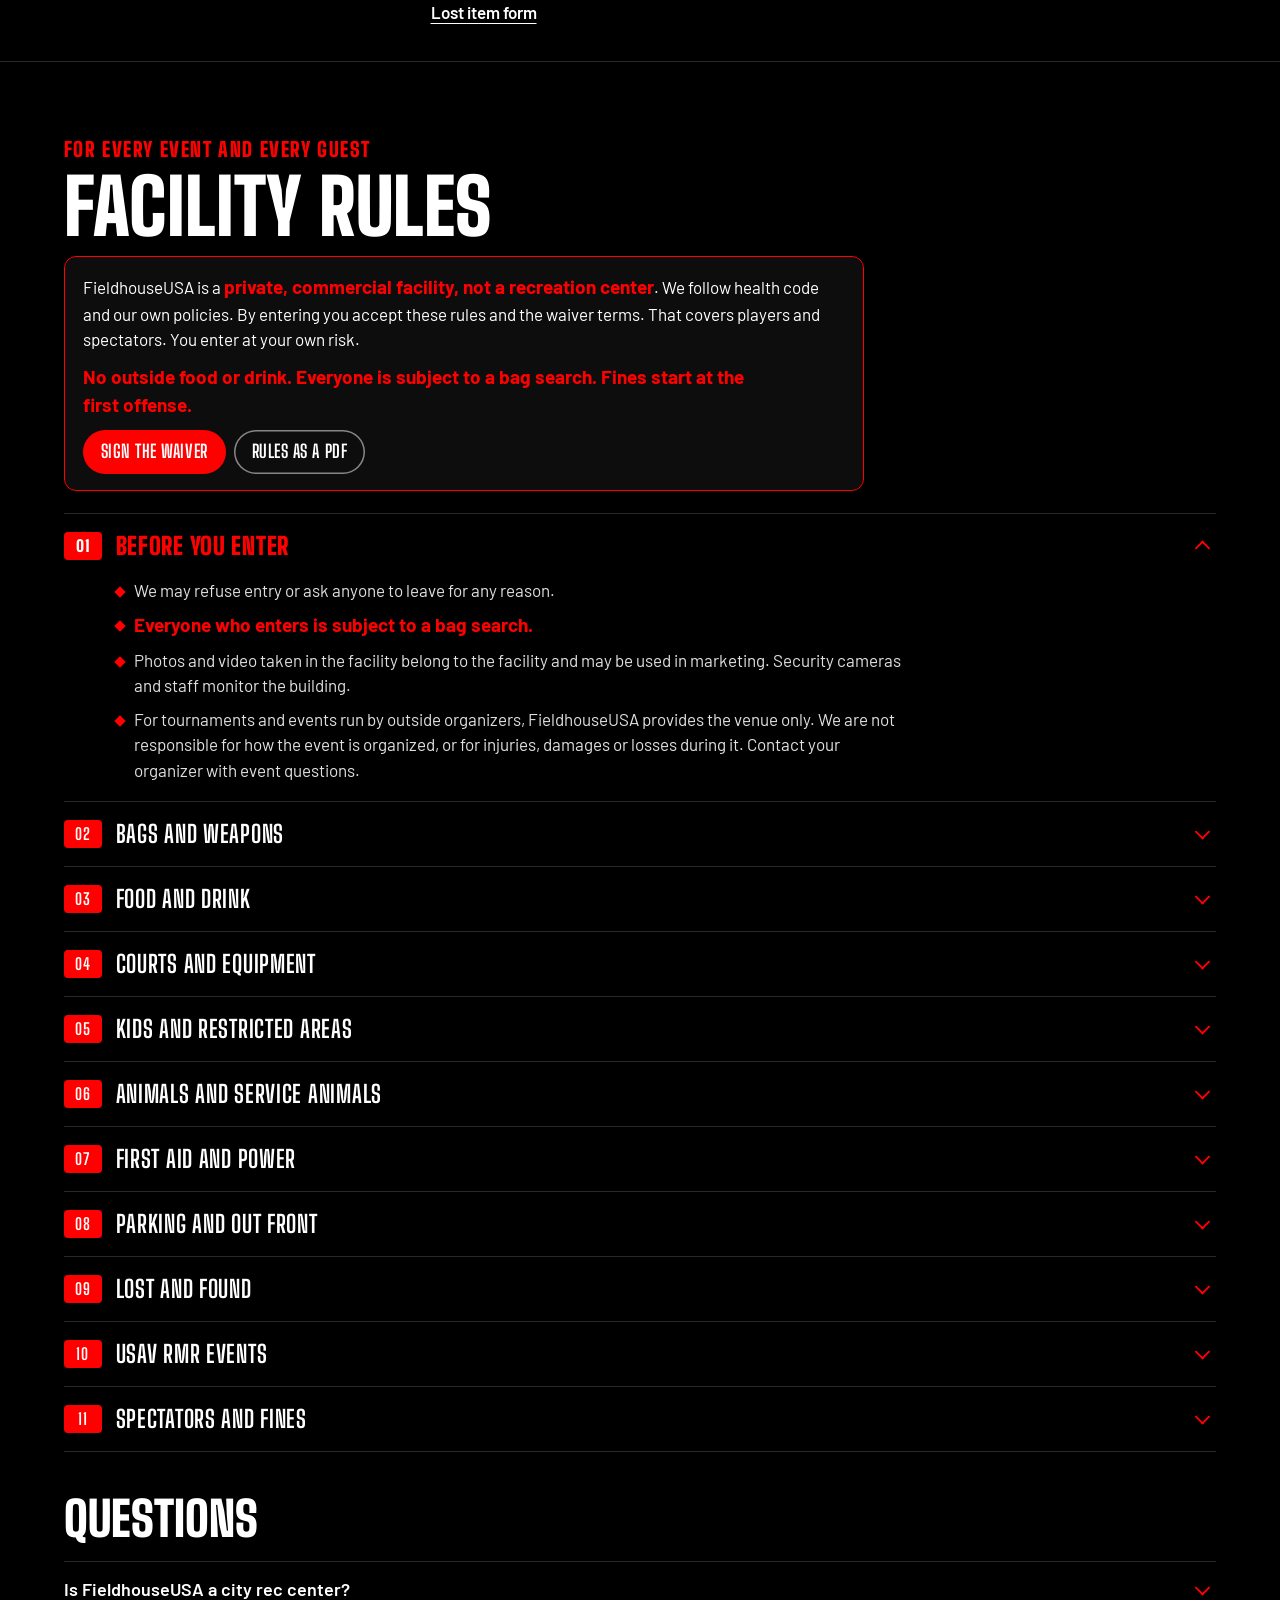
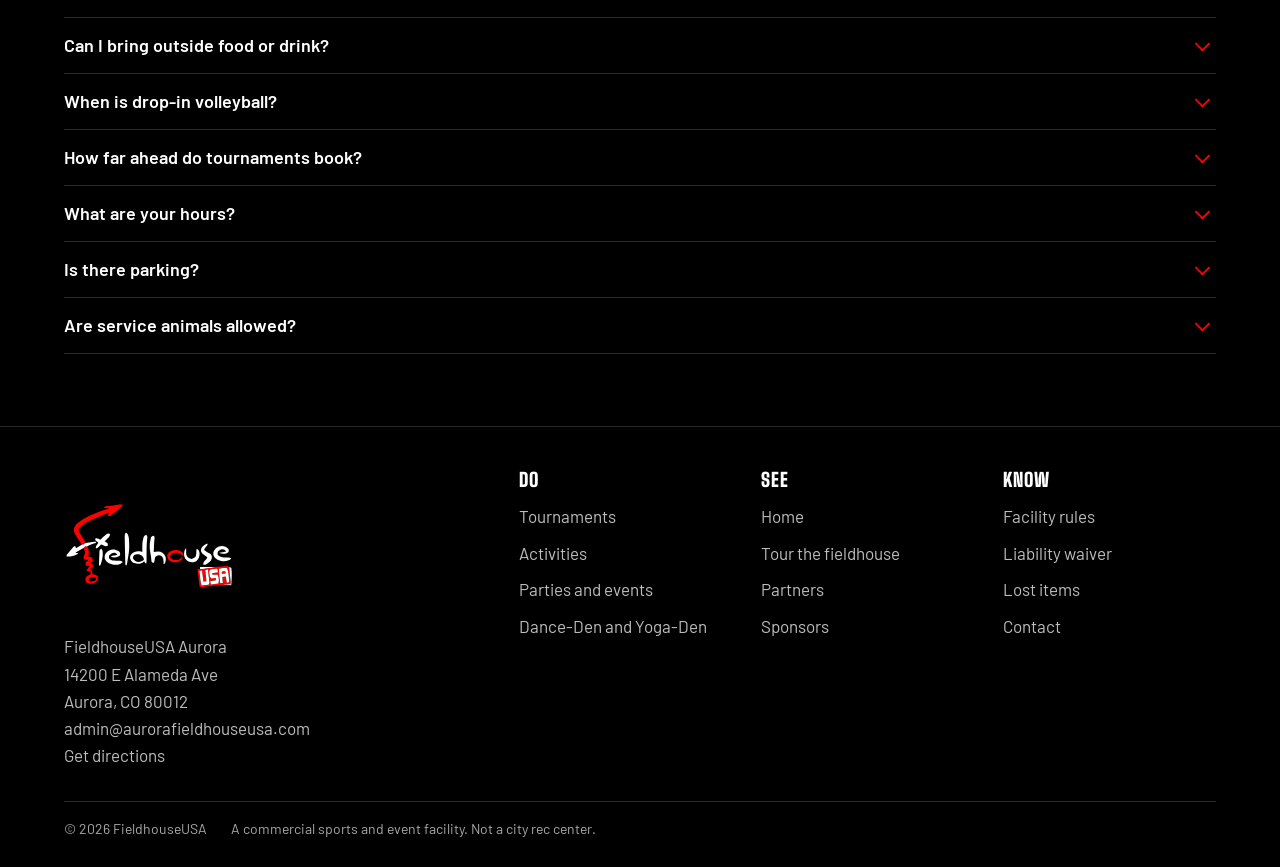
==== commit 011f0e83: "Restore requested photos and fix clipped crops - Zone 5: red/blue sports-court photos moved back out" ====
--- a/index.html
+++ b/index.html
@@ -35,15 +35,6 @@
 {"@type":"Question","name":"Are service animals allowed?","acceptedAnswer":{"@type":"Answer","text":"Yes. Tell us before you arrive so we have time to arrange a reasonable accommodation. Animals are not allowed on playing surfaces."}}]}]}
 </script>
 <style>
-/* banners: the first thing on the page */
-.bans{display:grid}
-.ban{display:flex;align-items:center;justify-content:center;flex-wrap:wrap;gap:4px 12px;padding:9px var(--gutter);text-align:center;text-decoration:none;font-size:15px;line-height:1.3}
-.ban b{font-family:var(--display);font-weight:900;font-size:19px;letter-spacing:.05em;text-transform:uppercase}
-.ban u{font-weight:600;text-underline-offset:3px;white-space:nowrap}
-.ban-red{background:var(--red);color:#fff}
-.ban-white{background:#fff;color:#000}
-@media (hover:hover){.ban-red:hover{background:var(--red-d)}.ban-white:hover{background:#eaeaea}}
-
 /* hero: a black court whose markings change sport every 4 seconds (opacity and transform only, so it stays cheap) */
 .bans{border-bottom:1px solid var(--line)}
 #hero{position:relative;min-height:min(calc(100svh - var(--header)),820px);display:grid;align-items:end;padding:32px 0 clamp(28px,5vh,64px);overflow:hidden;isolation:isolate}
@@ -239,7 +230,7 @@
         <p class="go"><a href="activities.html">Find a sport or activity</a><a href="https://www.boomtownathletics.com/drop-in.html" rel="noopener">Drop-in volleyball</a></p>
       </article>
       <article>
-        <a class="shot" href="events.html"><img src="assets/team-hands-in.webp" alt="Friends stacking hands at the net before a game" loading="lazy" width="1600" height="1068" style="object-position:50% 30%"><span>03</span></a>
+        <a class="shot" href="events.html"><img src="assets/socialden-fireplace-crop.webp" alt="A big group packed into the Social-Den at a party" loading="lazy" width="1200" height="800"><span>03</span></a>
         <h3>Parties and events</h3>
         <p>Birthdays, team parties, holiday parties, watch nights and team-building. Book them right here, with food from Oda Up. Bigger events are planned by Event-Den.</p>
         <ul><li>Party room $400 for 3 hours, add a court for $150</li><li>Kids food $15 a head, adults $25</li><li>Over 75 guests, expos and conventions go to Event-Den</li></ul>
--- a/assets/site.css
+++ b/assets/site.css
@@ -180,5 +180,23 @@
 .pgrid .w2 img{aspect-ratio:auto;height:0;min-height:100%;object-position:50% 30%}
 .pgrid figcaption{padding:8px 10px 10px;font-size:15px;line-height:1.35;color:var(--ink-2)}
 @media (max-width:700px){.pgrid{grid-template-columns:1fr 1fr}.pgrid .w2{grid-column:1/-1}}
+/* mosaic: photos are pre-cropped to their tile (2:1 wide, square beside it, 3:2 in rows of three), so nothing is cropped twice */
+.pgrid.mosaic img{object-position:50% 50%}
+.mosaic .sq img{aspect-ratio:1/1}
+@media (max-width:700px){.mosaic .w2 img{aspect-ratio:2/1;height:auto;min-height:0}}
+/* thin full-width banners (home and activities): the first thing under the header */
+.bans{display:grid}
+.ban{display:flex;align-items:center;justify-content:center;flex-wrap:wrap;gap:4px 12px;padding:9px var(--gutter);text-align:center;text-decoration:none;font-size:15px;line-height:1.3}
+.ban b{font-family:var(--display);font-weight:900;font-size:19px;letter-spacing:.05em;text-transform:uppercase}
+.ban u{font-weight:600;text-underline-offset:3px;white-space:nowrap}
+.ban-red{background:var(--red);color:#fff}
+.ban-white{background:#fff;color:#000}
+@media (hover:hover){.ban-red:hover{background:var(--red-d)}.ban-white:hover{background:#eaeaea}}
+/* red call-to-action band at the end of a page or between sections */
+.ctaban{background:var(--red);color:#fff;padding:clamp(36px,6vw,64px) 0}
+.ctaban .wrap{display:flex;flex-wrap:wrap;align-items:center;justify-content:space-between;gap:18px 32px}
+.ctaban h2{font-size:clamp(34px,5vw,64px);line-height:.95;max-width:16ch}
+.ctaban .k{font-family:var(--display);font-weight:700;font-size:17px;letter-spacing:.08em;text-transform:uppercase;margin-bottom:6px}
+.ctaban .acts{margin:0}
 /* no single words stranded on a last line */
 h1,h2,h3,summary,.lede,dt{text-wrap:balance}p,li,dd{text-wrap:pretty}
